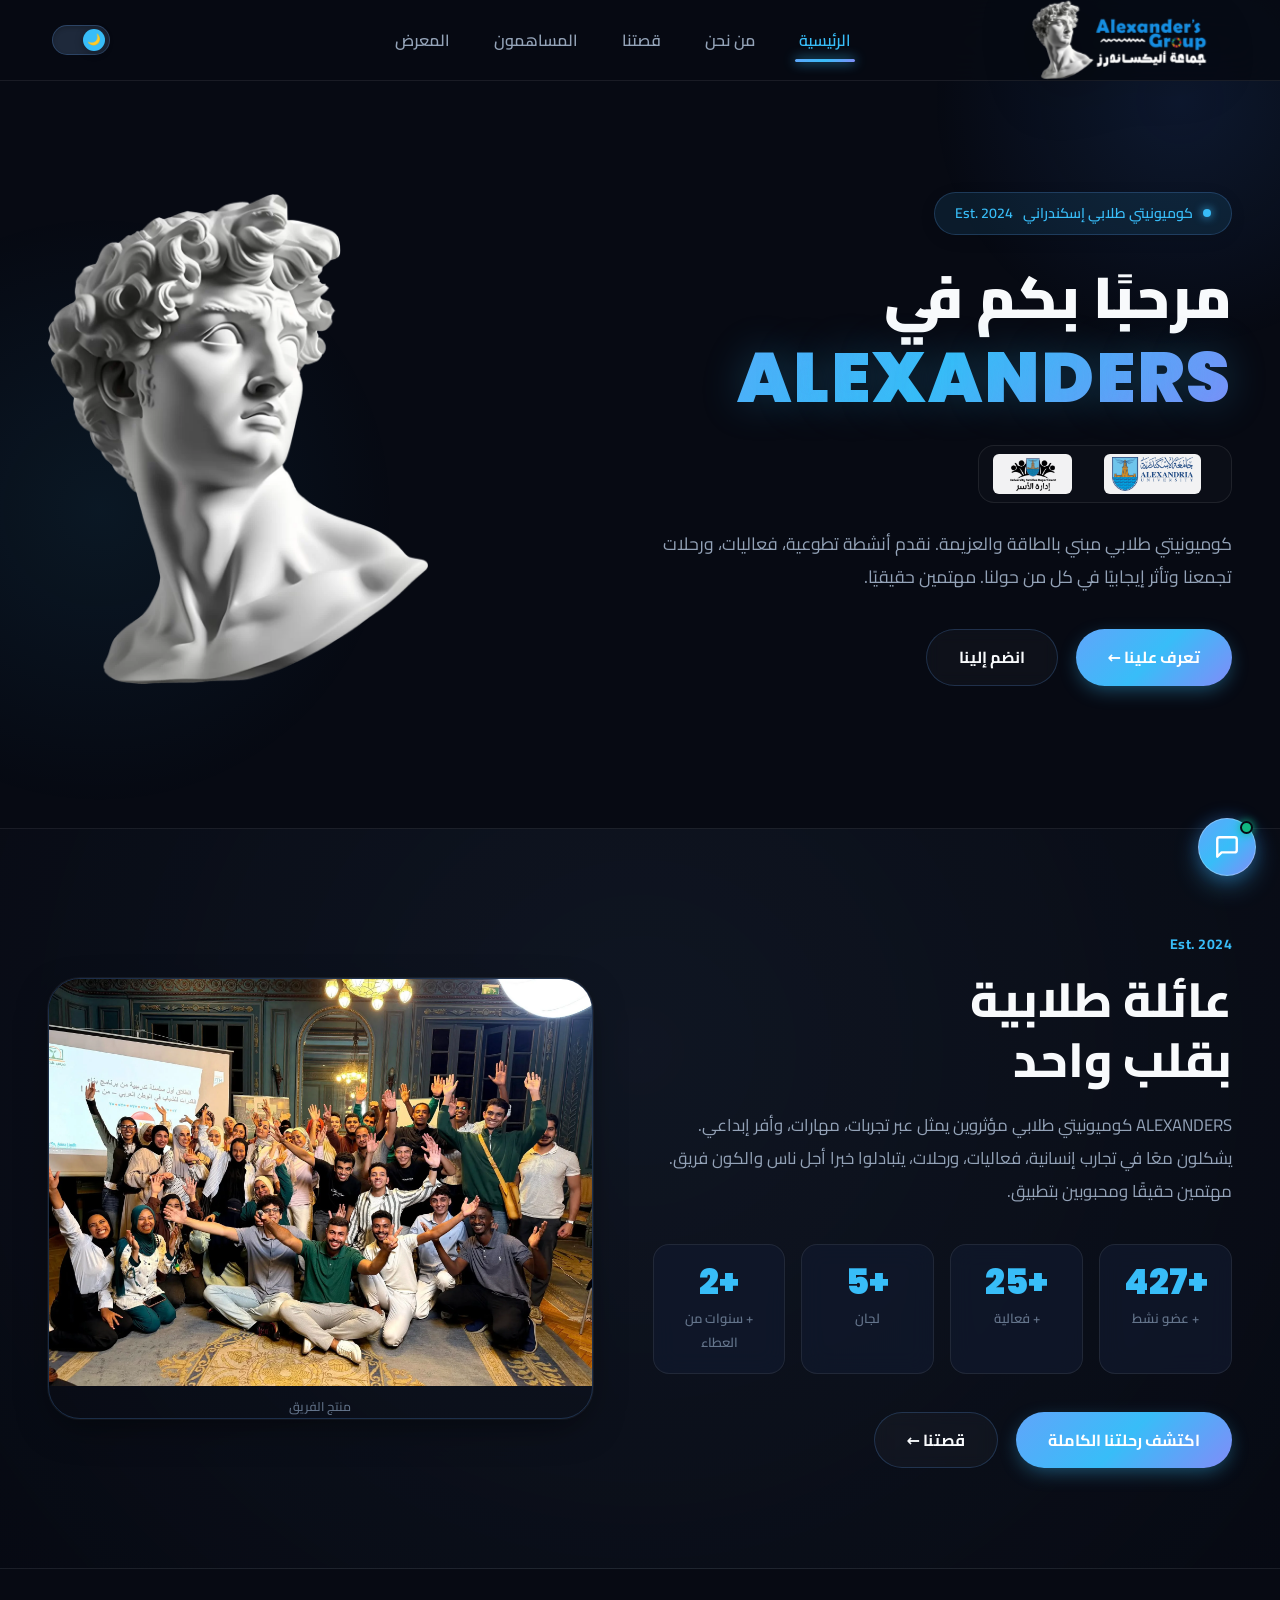
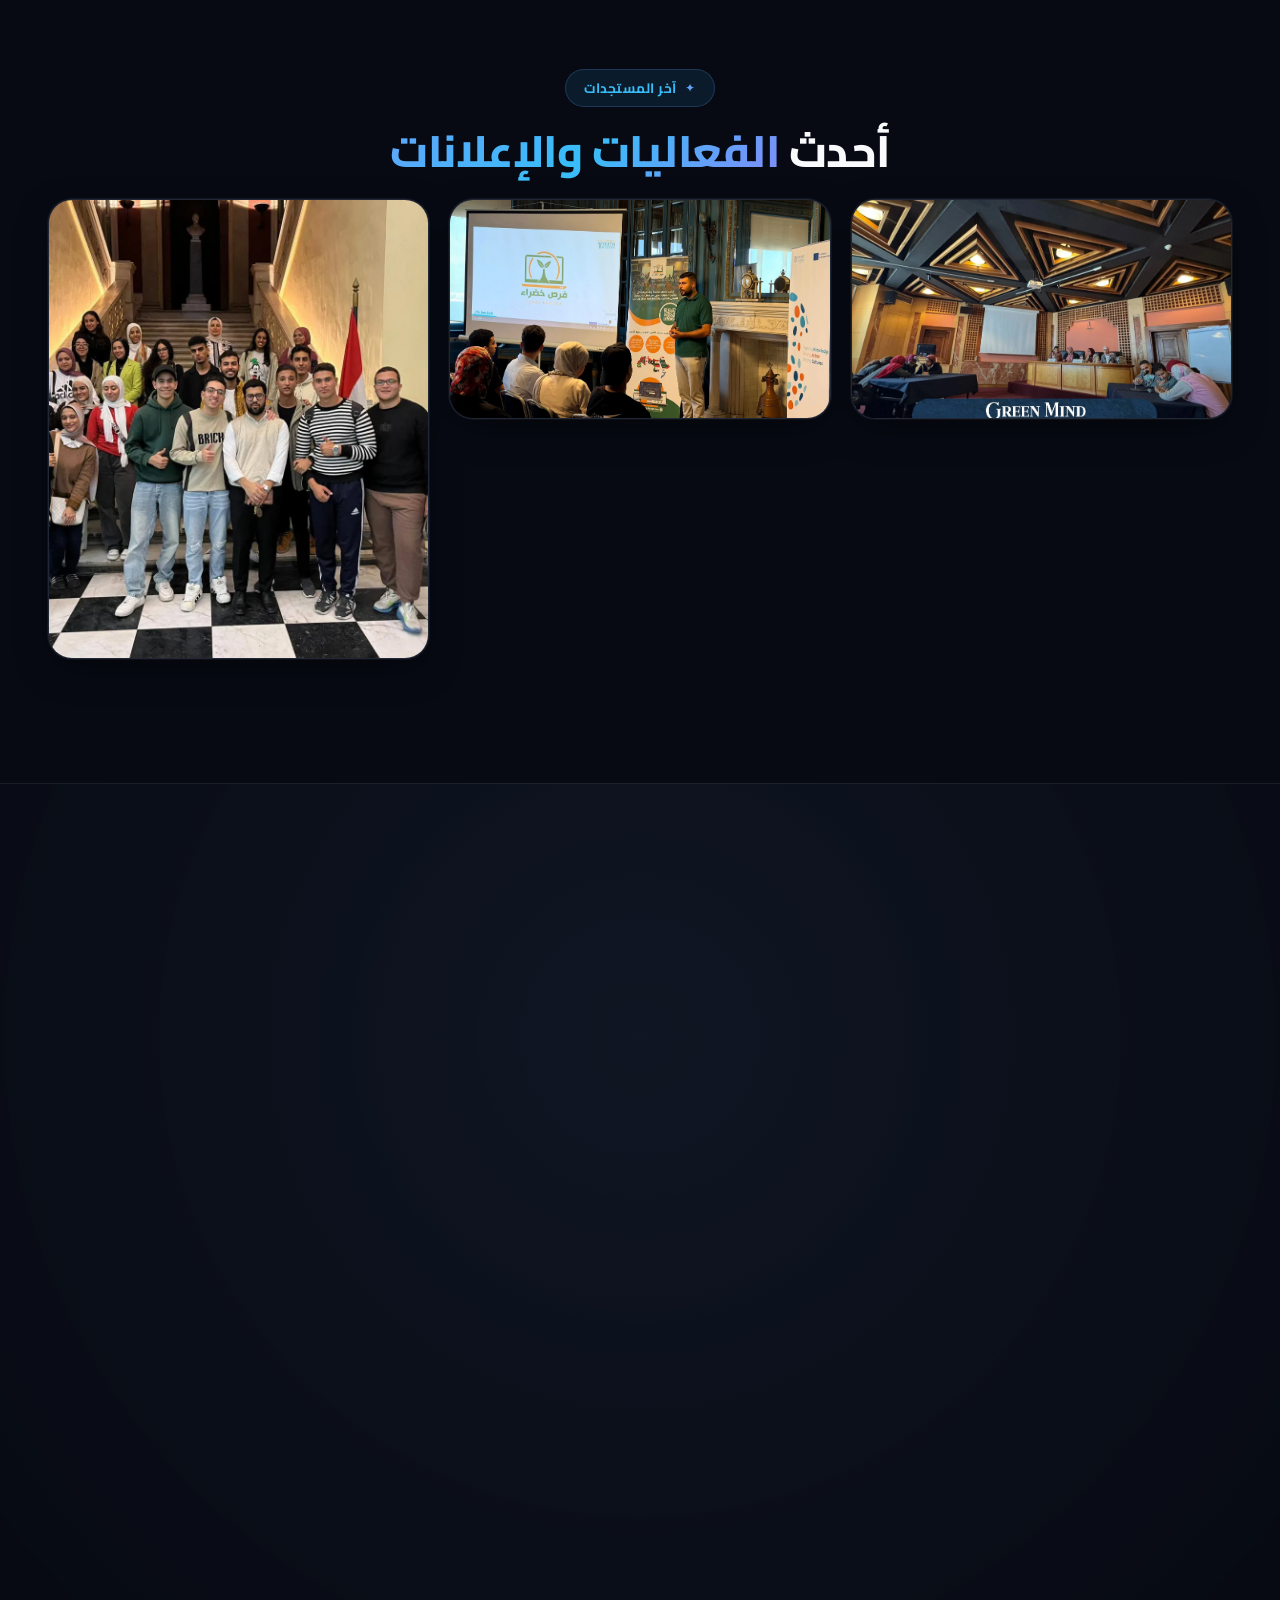
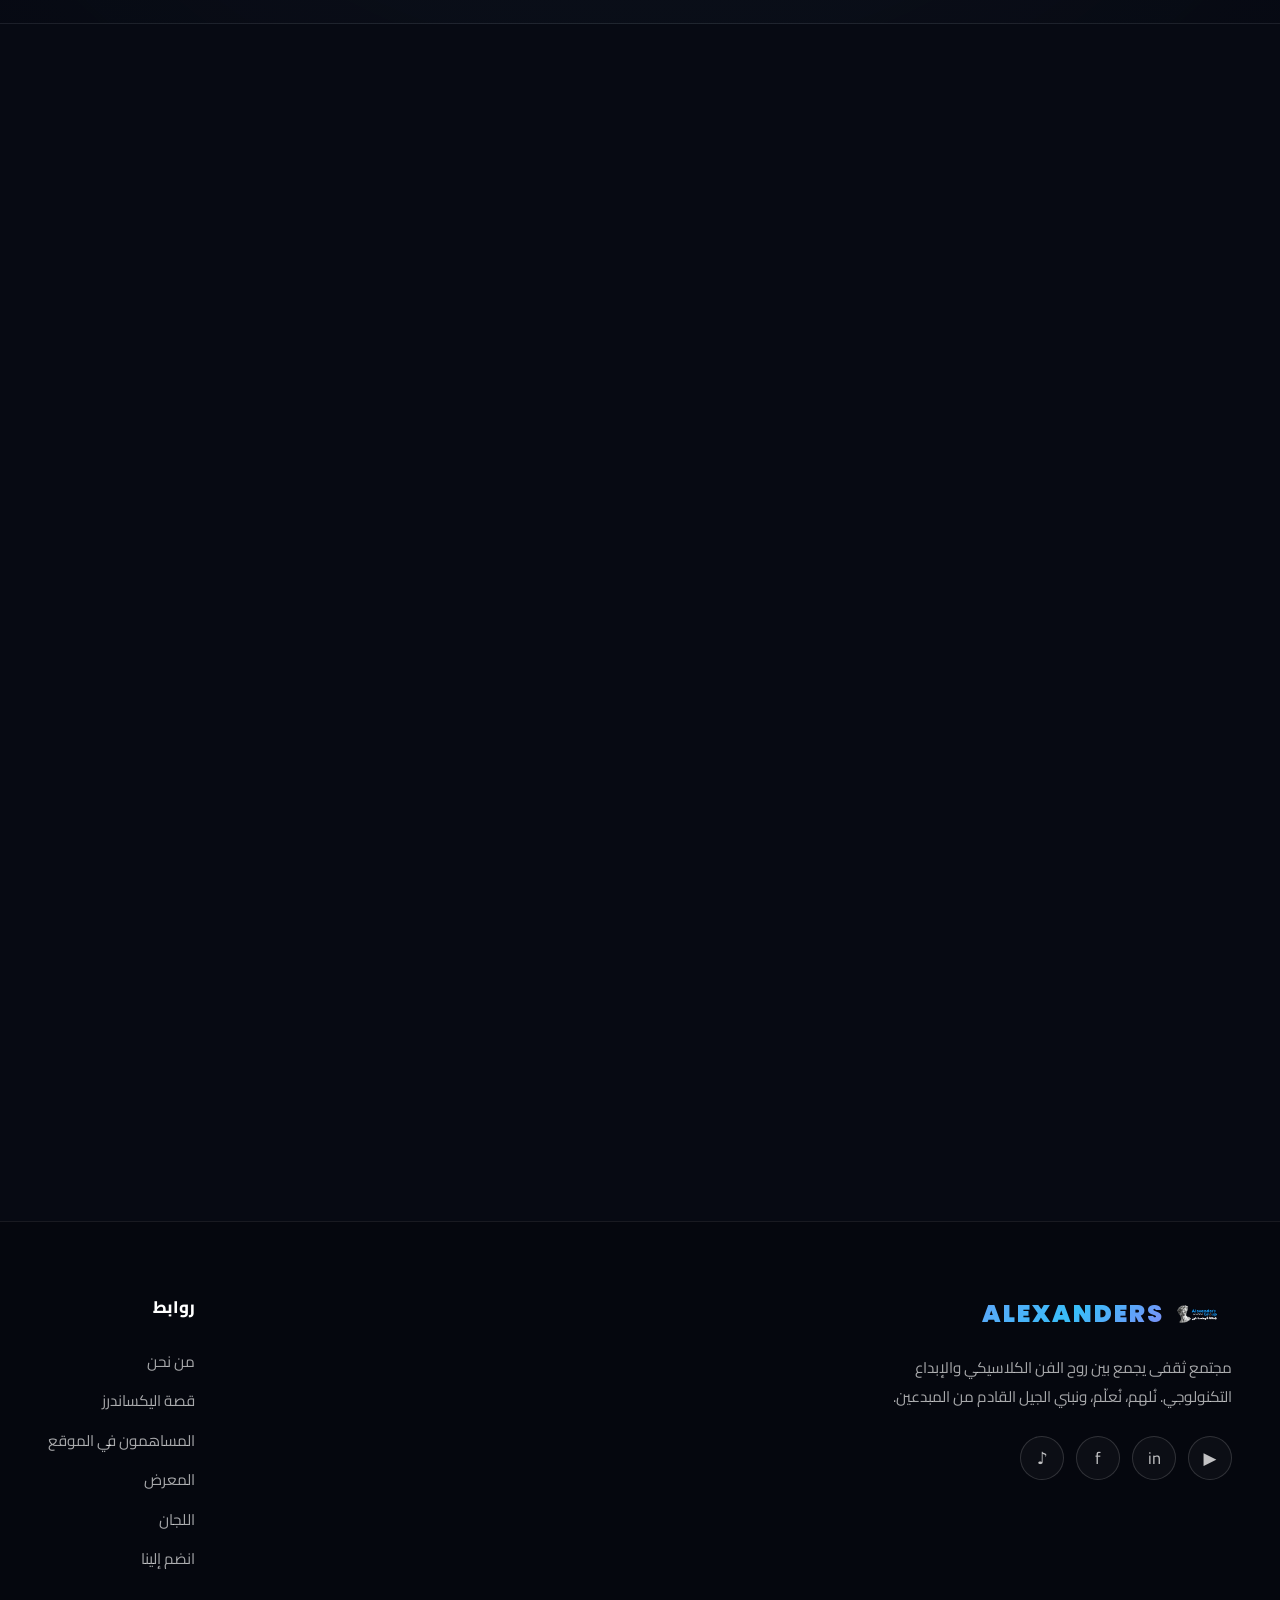
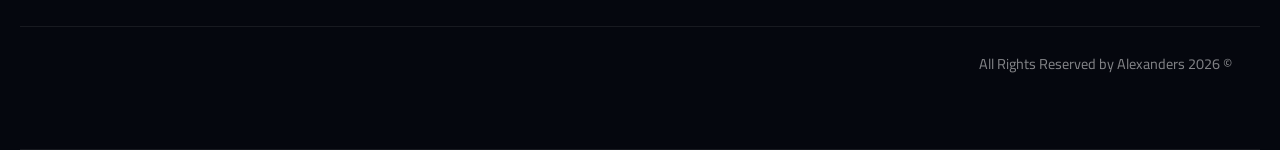
==== index.html @ 52b68302 "modified:   index.html" ====
<!DOCTYPE html>
<html lang="ar" dir="rtl" data-theme="dark">
<head>
  <meta charset="UTF-8">
  <meta name="viewport" content="width=device-width, initial-scale=1.0">
  <title>Alexanders | الرئيسية</title>
  <link rel="icon" href="favicon.webp" type="image/webp">
  <link rel="preconnect" href="https://fonts.googleapis.com">
  <link rel="preconnect" href="https://fonts.gstatic.com" crossorigin>
  <link href="https://fonts.googleapis.com/css2?family=Cairo:wght@400;500;600;700;800&family=Poppins:wght@600;700&display=swap" rel="stylesheet" media="print" onload="this.media='all'">
  <noscript><link href="https://fonts.googleapis.com/css2?family=Cairo:wght@400;500;600;700;800&family=Poppins:wght@600;700&display=swap" rel="stylesheet"></noscript>
  <link rel="stylesheet" href="css/style.css">
  <link rel="stylesheet" href="css/home.css">
</head>
<body>

  <!-- Navbar -->
  <nav class="navbar">
    <div class="container">
      <a href="index.html" class="navbar-logo">
        <picture>
          <source media="(max-width: 768px)" srcset="assets/mobile/logo-DX3b3OH2.webp">
          <img src="assets/pc/logo-DX3b3OH2.webp" alt="Alexanders Logo" width="1080" height="1080">
        </picture>
      </a>
      <div class="navbar-links">
        <a href="index.html" class="active">الرئيسية</a>
        <a href="about.html">من نحن</a>
        <a href="story.html">قصتنا</a>
        <a href="honor.html">المساهمون</a>
        <a href="gallery.html">المعرض</a>
      </div>
      <div class="navbar-actions">
        <button class="theme-toggle" onclick="toggleTheme()" aria-label="Toggle theme">
          <div class="toggle-track">
            <div class="toggle-dot">
              <span class="icon-moon">🌙</span>
              <span class="icon-sun">☀️</span>
            </div>
          </div>
        </button>
        <button class="hamburger" aria-label="Menu">
          <span></span>
          <span></span>
          <span></span>
        </button>
      </div>
    </div>
  </nav>

  <!-- Hero Section -->
  <section class="hero">
    <div class="container">
      <div class="hero-content">
        <div class="hero-badge">
          <span class="dot"></span>
          <span>كوميونيتي طلابي إسكندراني</span>
          <span>Est. 2024</span>
        </div>
        <h1 class="hero-title">
          مرحبًا بكم في
          <span class="brand">ALEXANDERS</span>
        </h1>
        <div class="hero-partners">
          <div class="partner-logos">
            <picture>
              <source media="(max-width: 768px)" srcset="assets/mobile/pop1-DugVZbxT.webp">
              <img src="assets/pc/pop1-DugVZbxT.webp" alt="جامعة الإسكندرية" title="جامعة الإسكندرية" width="8333" height="3496" decoding="async">
            </picture>
            <picture>
              <source media="(max-width: 768px)" srcset="assets/mobile/pop%202-n2Lqw1Sb.webp">
              <img src="assets/pc/pop%202-n2Lqw1Sb.webp" alt="إدارة الأسر والاتحادات الطلابية" title="إدارة الأسر والاتحادات الطلابية" width="856" height="465" decoding="async">
            </picture>
          </div>
        </div>
        <p class="hero-desc">
          كوميونيتي طلابي مبني بالطاقة والعزيمة. نقدم أنشطة تطوعية، فعاليات، ورحلات
          تجمعنا وتأثر إيجابيًا في كل من حولنا. مهتمين حقيقيًا.
        </p>
        <div class="hero-actions">
          <a href="about.html" class="btn btn-primary">تعرف علينا ←</a>
          <a href="#join" class="btn btn-outline">انضم إلينا</a>
        </div>
      </div>
      <div class="hero-image">
        <picture>
          <source media="(max-width: 768px)" srcset="assets/mobile/hero-statue-DgUsH6Rf.webp">
          <img src="assets/pc/hero-statue-DgUsH6Rf.webp" alt="David Statue" width="794" height="1024" fetchpriority="high" decoding="async">
        </picture>

      </div>
    </div>
  </section>

  <!-- About Preview Section -->
  <section class="about-preview">
    <div class="container">
      <div class="about-preview-content fade-in-right">
        <span class="est-badge">Est. 2024</span>
        <h2>عائلة طلابية<br>بقلب واحد</h2>
        <p>
          ALEXANDERS كوميونيتي طلابي مؤثروين يمثل عبر تجربات، مهارات،
          وأفر إبداعي. يشكلون معًا في تجارب إنسانية، فعاليات، ورحلات، يتبادلوا خبرا
          أجل ناس والكون فريق. مهتمين حقيقًا ومحبوبين بتطبيق.
        </p>
        <div class="stats-row stagger-children">
          <div class="stat-item">
            <div class="stat-number" data-target="500">0</div>
            <div class="stat-label">+ عضو نشط</div>
          </div>
          <div class="stat-item">
            <div class="stat-number" data-target="30">0</div>
            <div class="stat-label">+ فعالية</div>
          </div>
          <div class="stat-item">
            <div class="stat-number" data-target="7">0</div>
            <div class="stat-label">لجان</div>
          </div>
          <div class="stat-item">
            <div class="stat-number" data-target="3">0</div>
            <div class="stat-label">+ سنوات من العطاء</div>
          </div>
        </div>
        <div class="about-preview-actions">
          <a href="story.html" class="btn btn-primary">اكتشف رحلتنا الكاملة</a>
          <a href="about.html" class="btn btn-outline">قصتنا ←</a>
        </div>
      </div>
      <div class="about-preview-image fade-in-left">
        <picture>
          <source media="(max-width: 768px)" srcset="assets/mobile/MAIN-BnTpVCgF.webp">
          <img src="assets/pc/MAIN-BnTpVCgF.webp" alt="Alexanders Team" width="2048" height="1536" loading="lazy" decoding="async">
        </picture>
        <span class="credit">منتج الفريق</span>
      </div>
    </div>
  </section>

  <!-- Events Section -->
  <section class="events-section">
    <div class="container">
      <div class="text-center fade-in">
        <span class="section-label">آخر المستجدات</span>
        <h2 class="section-title">أحدث <span class="highlight">الفعاليات والإعلانات</span></h2>
      </div>
      <div class="events-grid stagger-children">
        <div class="event-card">
          <picture>
            <source media="(max-width: 768px)" srcset="assets/mobile/post-1-CZpH6_hv.webp">
            <img src="assets/pc/post-1-CZpH6_hv.webp" alt="Event 1" width="1890" height="1417" loading="lazy" decoding="async">
          </picture>
        </div>
        <div class="event-card">
          <picture>
            <source media="(max-width: 768px)" srcset="assets/mobile/post-2-D8a0PcyW.webp">
            <img src="assets/pc/post-2-D8a0PcyW.webp" alt="Event 2" width="2048" height="1152" loading="lazy" decoding="async">
          </picture>
        </div>
        <div class="event-card large">
          <picture>
            <source media="(max-width: 768px)" srcset="assets/mobile/post-3-DqthT74v.webp">
            <img src="assets/pc/post-3-DqthT74v.webp" alt="Event 3" width="1280" height="960" loading="lazy" decoding="async">
          </picture>
        </div>
      </div>
    </div>
  </section>

  <!-- Committees Section -->
  <section class="committees-section" id="committees">
    <div class="container">
      <div class="text-center fade-in">
        <span class="section-label">الفريق</span>
        <h2 class="section-title">سبع لجان، عائلة واحدة</h2>
        <p class="section-subtitle">كل لجنة فيها ناس فاهم إللي بيعملة — اختار اللجنة اللي تناسب شغفك وانضم للفريق بإمكانك.</p>
      </div>
      <div class="committees-slider">
        <div class="committee-card">
          <div class="card-header">
            <span class="card-number">01</span>
            <div class="card-icon">📰</div>
          </div>
          <h3>لجنة الإعلام</h3>
          <p>نوصل صوت المجتمع للعالم — تغطية إعلامية، كتابة محتوى، وصناعة قصص تلهم.</p>
        </div>
        <div class="committee-card">
          <div class="card-header">
            <span class="card-number">02</span>
            <div class="card-icon">🤝</div>
          </div>
          <h3>العلاقات العامة</h3>
          <p>بناء جسور التعاون مع الكليات والجهات الطلابية وتعزيز صورة المجتمع.</p>
        </div>
        <div class="committee-card">
          <div class="card-header">
            <span class="card-number">03</span>
            <div class="card-icon">💻</div>
          </div>
          <h3>لجنة البرمجة</h3>
          <p>قلب الحلول الرقمية وبناء المنصات — تصميم، تطوير، وإبتكار مواقع وتطبيقات احترافية.</p>
        </div>
        <div class="committee-card">
          <div class="card-header">
            <span class="card-number">04</span>
            <div class="card-icon">🎥</div>
          </div>
          <h3>لجنة الميديا</h3>
          <p>إنتاج فيديوهات، تصاميم، وموشن جرافيك بجودة احترافية تعكس هويتنا.</p>
        </div>
        <div class="committee-card">
          <div class="card-header">
            <span class="card-number">05</span>
            <div class="card-icon">🎤</div>
          </div>
          <h3>لجنة التنظيم</h3>
          <p>تنظيم وإدارة الأحداث والفعاليات — من التخطيط للتنفيذ لخلق تجارب مميزة.</p>
        </div>
        <div class="committee-card">
          <div class="card-header">
            <span class="card-number">06</span>
            <div class="card-icon">📢</div>
          </div>
          <h3>الموارد البشرية</h3>
          <p>بناء فريق متكامل ورعاية روح العائلة بين الأعضاء وتطوير مهاراتهم.</p>
        </div>
        <div class="committee-card">
          <div class="card-header">
            <span class="card-number">07</span>
            <div class="card-icon">🎨</div>
          </div>
          <h3>لجنة الفن</h3>
          <p>الإبداع والتعبير الفني — رسم، تصوير، وتنفيذ أعمال فنية تعبّر عن هوية الفريق.</p>
        </div>
      </div>
      <div class="committees-nav">
        <button class="committees-prev" aria-label="Previous">‹</button>
        <button class="committees-next" aria-label="Next">›</button>
      </div>
    </div>
  </section>

  <!-- What We Offer Section -->
  <section class="offer-section">
    <div class="container">
      <div class="text-center fade-in">
        <span class="section-label">خدماتنا</span>
        <h2 class="section-title"><span class="highlight">Offer</span> What We </h2>
      </div>
      <div class="offer-grid stagger-children">
        <div class="offer-card">
          <div class="offer-icon">🤝</div>
          <h3>أنشطة تطوعية</h3>
          <p>مبادرات إنسانية وأعمال مجتمعية اللجنة للمجتمع وتعود الي تكوين شخصية.</p>
        </div>
        <div class="offer-card">
          <div class="offer-icon">🎉</div>
          <h3>فعاليات وحفلات</h3>
          <p>حفلات تخرج ومناسبات للتعارف في أجواء مفعمة بالحيوية والمرح.</p>
        </div>
        <div class="offer-card">
          <div class="offer-icon">📚</div>
          <h3>ورش ودورات</h3>
          <p>ورش تدريب مهارات — تنمية بشرية واجتماعية هادفة في مختلف المجالات والتقنية.</p>
        </div>
      </div>
    </div>
  </section>

  <!-- CTA Section -->
  <section class="cta-section" id="join">
    <div class="container">
      <div class="cta-box fade-in">
        <h2>يلا انضم لـ العيلة</h2>
        <p>لو بتحب التطوع، الفعاليات والتجارب الجامدة — مكانك هنا! ستكون جزءًا من كيان وإيد واحدة.</p>
        <a href="join.html" class="btn btn-cta">انضم إلينا الآن ←</a>
      </div>
    </div>
  </section>

    <!-- Footer -->
  <footer class="footer">
    <div class="container">
      <div class="footer-brand">
        <div class="brand-header">
          <picture>
            <source media="(max-width: 768px)" srcset="assets/mobile/logo-DX3b3OH2.webp">
            <img src="assets/pc/logo-DX3b3OH2.webp" alt="Alexanders" loading="lazy" decoding="async">
          </picture>
          <span>ALEXANDERS</span>
        </div>
        <p>مجتمع ثقفى يجمع بين روح الفن الكلاسيكي والإبداع التكنولوجي. نُلهم، نُعلّم، ونبني الجيل القادم من المبدعين.</p>
        <div class="footer-socials">
          <a href="https://www.youtube.com/@alexandersgroup" aria-label="YouTube">▶</a>
          <a href="https://www.linkedin.com/company/alexanders-group/posts/" aria-label="LinkedIn">in</a>
          <a href="https://www.facebook.com/profile.php?id=61573564592001" aria-label="Facebook">f</a>
          <a href="https://www.tiktok.com/@alexanders.groupp" aria-label="TikTok">♪</a>
        </div>
      </div>
      <div class="footer-links-group">
        <h4>روابط</h4>
        <a href="about.html">من نحن</a>
        <a href="story.html">قصة اليكساندرز</a>
        <a href="honor.html">المساهمون في الموقع</a>
        <a href="gallery.html">المعرض</a>
        <a href="#committees">اللجان</a>
        <a href="join.html">انضم إلينا</a>
      </div>
      <!--<div class="footer-links-group">
        <h4>قانوني</h4>
        <a href="privacy.html">سياسة الخصوصية</a>
        <a href="terms.html">الشروط والأحكام</a>
      </div>-->
    </div>
    <div class="container">
      <div class="footer-bottom">
        <span class="copyright">© All Rights Reserved by Alexanders 2026</span>
      </div>
    </div>
  </footer>


  <script src="js/main.js"></script>
  <script>
    (() => {
      let loaded = false;
      const loadChat = () => {
        if (loaded) return;
        loaded = true;

        const css = document.createElement('link');
        css.rel = 'stylesheet';
        css.href = 'chat-widget.css';
        document.head.appendChild(css);

        const puter = document.createElement('script');
        puter.src = 'https://js.puter.com/v2/';
        puter.onload = () => {
          const widget = document.createElement('script');
          widget.type = 'module';
          widget.src = 'chat-widget.js';
          document.body.appendChild(widget);
        };
        puter.onerror = () => {
          const widget = document.createElement('script');
          widget.type = 'module';
          widget.src = 'chat-widget.js';
          document.body.appendChild(widget);
        };
        document.body.appendChild(puter);
      };

      ['pointerdown', 'keydown'].forEach(type => {
        window.addEventListener(type, loadChat, { once: true, passive: true });
      });

      const schedule = window.requestIdleCallback || (callback => setTimeout(callback, 1800));
      schedule(loadChat, { timeout: 4000 });
    })();
  </script>
</body>
</html>
---- css/style.css ----
/* ==========================================================================
   ALEXANDERS COMMUNITY - DESIGN SYSTEM (V2 MODERN REFRESH)
   ========================================================================== */

/* ===== CSS Variables & Theming ===== */
:root {
  /* Dark Theme (Default) - Deep Cyber Midnight */
  --bg-primary: #070a13;
  --bg-secondary: #0c1222;
  --bg-card: rgba(16, 24, 44, 0.75);
  --bg-card-hover: rgba(24, 35, 64, 0.85);
  --bg-glass: rgba(15, 23, 42, 0.65);
  --bg-glass-border: rgba(96, 165, 250, 0.18);

  --text-primary: #f8fafc;
  --text-secondary: #94a3b8;
  --text-muted: #64748b;

  --accent-blue: #3b82f6;
  --accent-blue-light: #60a5fa;
  --accent-cyan: #38bdf8;
  --accent-indigo: #818cf8;
  --accent-gradient: linear-gradient(135deg, #60a5fa 0%, #38bdf8 50%, #818cf8 100%);
  --accent-gradient-subtle: linear-gradient(135deg, rgba(59, 130, 246, 0.15), rgba(56, 189, 248, 0.15));

  --border-color: rgba(255, 255, 255, 0.08);
  --border-color-light: rgba(96, 165, 250, 0.22);
  --border-glow: rgba(56, 189, 248, 0.4);

  --shadow-sm: 0 2px 8px rgba(0, 0, 0, 0.25);
  --shadow-card: 0 12px 36px -8px rgba(0, 0, 0, 0.5), 0 0 0 1px rgba(255, 255, 255, 0.06);
  --shadow-card-hover: 0 20px 48px -10px rgba(56, 189, 248, 0.2), 0 0 0 1px rgba(96, 165, 250, 0.35);
  --shadow-glow: 0 0 40px rgba(56, 189, 248, 0.25);

  --nav-bg: rgba(7, 10, 19, 0.82);
  --cta-bg: linear-gradient(135deg, #1d4ed8 0%, #0284c7 50%, #0d9488 100%);
  --cta-text: #ffffff;
  --footer-bg: #05070e;
  --toggle-bg: #1e293b;
  --toggle-dot: #38bdf8;
  --section-alt-bg: radial-gradient(circle at 50% 30%, rgba(30, 41, 59, 0.4) 0%, rgba(7, 10, 19, 0.95) 100%);

  --committee-card-bg: rgba(15, 23, 42, 0.7);
  --committee-card-border: rgba(96, 165, 250, 0.18);
  --offer-card-bg: rgba(16, 24, 44, 0.65);
  --offer-icon-bg: linear-gradient(135deg, rgba(59, 130, 246, 0.2), rgba(56, 189, 248, 0.25));
  --timeline-line: linear-gradient(180deg, #3b82f6 0%, #38bdf8 50%, #818cf8 100%);
  --timeline-dot: #38bdf8;
  --gallery-placeholder-bg: rgba(16, 24, 44, 0.6);

  --radius-sm: 10px;
  --radius-md: 16px;
  --radius-lg: 24px;
  --radius-xl: 32px;
  --radius-pill: 9999px;
}

/* Light Theme - Clean Modern Ceramic */
[data-theme="light"] {
  --bg-primary: #f8fafc;
  --bg-secondary: #f1f5f9;
  --bg-card: rgba(255, 255, 255, 0.95);
  --bg-card-hover: #ffffff;
  --bg-glass: rgba(255, 255, 255, 0.85);
  --bg-glass-border: rgba(37, 99, 235, 0.15);

  --text-primary: #0f172a;
  --text-secondary: #475569;
  --text-muted: #94a3b8;

  --accent-blue: #2563eb;
  --accent-blue-light: #1d4ed8;
  --accent-cyan: #0284c7;
  --accent-indigo: #4f46e5;
  --accent-gradient: linear-gradient(135deg, #1d4ed8 0%, #0284c7 60%, #0f766e 100%);
  --accent-gradient-subtle: linear-gradient(135deg, rgba(37, 99, 235, 0.08), rgba(2, 132, 199, 0.08));

  --border-color: rgba(15, 23, 42, 0.08);
  --border-color-light: rgba(37, 99, 235, 0.18);
  --border-glow: rgba(37, 99, 235, 0.25);

  --shadow-sm: 0 2px 6px rgba(15, 23, 42, 0.04);
  --shadow-card: 0 10px 30px -6px rgba(15, 23, 42, 0.07), 0 0 0 1px rgba(15, 23, 42, 0.04);
  --shadow-card-hover: 0 20px 40px -8px rgba(37, 99, 235, 0.15), 0 0 0 1px rgba(37, 99, 235, 0.25);
  --shadow-glow: 0 0 35px rgba(37, 99, 235, 0.12);

  --nav-bg: rgba(248, 250, 252, 0.88);
  --cta-bg: linear-gradient(135deg, #2563eb 0%, #0284c7 60%, #0d9488 100%);
  --cta-text: #ffffff;
  --footer-bg: #0f172a;
  --toggle-bg: #e2e8f0;
  --toggle-dot: #f59e0b;
  --section-alt-bg: #f1f5f9;

  --committee-card-bg: #ffffff;
  --committee-card-border: rgba(37, 99, 235, 0.12);
  --offer-card-bg: #ffffff;
  --offer-icon-bg: linear-gradient(135deg, rgba(37, 99, 235, 0.12), rgba(2, 132, 199, 0.15));
  --timeline-line: linear-gradient(180deg, #2563eb 0%, #0284c7 50%, #4f46e5 100%);
  --timeline-dot: #2563eb;
  --gallery-placeholder-bg: #ffffff;
}

/* ===== Global Reset & Standards ===== */
*,
*::before,
*::after {
  margin: 0;
  padding: 0;
  box-sizing: border-box;
}

html {
  scroll-behavior: smooth;
  font-size: 16px;
  -webkit-text-size-adjust: 100%;
  overflow-x: clip;
}

body {
  font-family: 'Cairo', system-ui, -apple-system, BlinkMacSystemFont, 'Segoe UI', Roboto, sans-serif;
  background-color: var(--bg-primary);
  color: var(--text-primary);
  direction: rtl;
  line-height: 1.8;
  transition: background-color 0.4s cubic-bezier(0.4, 0, 0.2, 1), color 0.4s ease;
  position: relative;
}

/* Ambient Background Light Blobs */
body::before {
  content: '';
  position: fixed;
  top: -150px;
  right: -150px;
  width: 500px;
  height: 500px;
  border-radius: 50%;
  background: radial-gradient(circle, rgba(59, 130, 246, 0.12) 0%, transparent 70%);
  pointer-events: none;
  z-index: 0;
}

body::after {
  content: '';
  position: fixed;
  bottom: 10%;
  left: -200px;
  width: 600px;
  height: 600px;
  border-radius: 50%;
  background: radial-gradient(circle, rgba(56, 189, 248, 0.08) 0%, transparent 70%);
  pointer-events: none;
  z-index: 0;
}

a {
  text-decoration: none;
  color: inherit;
  transition: all 0.25s ease;
}

ul {
  list-style: none;
}

img {
  max-width: 100%;
  height: auto;
  display: block;
}

.container {
  width: 100%;
  max-width: 1240px;
  margin: 0 auto;
  padding: 0 28px;
  position: relative;
  z-index: 1;
}

/* ===== Section Framework ===== */
section {
  padding: 100px 0;
  position: relative;
}

.section-label {
  display: inline-flex;
  align-items: center;
  gap: 8px;
  padding: 6px 18px;
  border-radius: var(--radius-pill);
  background: rgba(56, 189, 248, 0.1);
  border: 1px solid var(--border-color-light);
  color: var(--accent-cyan);
  font-size: 0.85rem;
  font-weight: 700;
  letter-spacing: 0.5px;
  margin-bottom: 16px;
  backdrop-filter: blur(8px);
}

.section-label::before {
  content: '✦';
  font-size: 0.75rem;
  color: var(--accent-blue-light);
}

.section-title {
  font-size: clamp(2rem, 3.5vw, 2.75rem);
  font-weight: 800;
  letter-spacing: -0.5px;
  margin-bottom: 18px;
  line-height: 1.3;
}

.section-title .highlight {
  background: var(--accent-gradient);
  -webkit-background-clip: text;
  -webkit-text-fill-color: transparent;
  background-clip: text;
  display: inline-block;
}

.section-subtitle {
  color: var(--text-secondary);
  font-size: 1.05rem;
  max-width: 620px;
  margin: 0 auto 52px;
  line-height: 1.9;
}

.text-center {
  text-align: center;
}

/* ===== Navbar (Elevated Floating Glass) ===== */
.navbar {
  position: fixed;
  top: 0;
  left: 0;
  right: 0;
  z-index: 1000;
  background: var(--nav-bg);
  backdrop-filter: blur(20px);
  -webkit-backdrop-filter: blur(20px);
  border-bottom: 1px solid var(--border-color);
  transition: all 0.3s cubic-bezier(0.4, 0, 0.2, 1);
}

.navbar .container {
  display: flex;
  align-items: center;
  justify-content: space-between;
  height: 80px;
}

.navbar-logo {
  display: flex;
  align-items: center;
  gap: 12px;
  transition: transform 0.25s ease;
}

.navbar-logo:hover {
  transform: translateY(-2px);
}

.navbar-logo img {
  height: 88px;
  width: auto;
  transform: scale(2.2);
  transform-origin: center right;
  filter: drop-shadow(0 4px 12px rgba(0, 0, 0, 0.35));
}

.navbar-links {
  display: flex;
  align-items: center;
  gap: 36px;
}

.navbar-links a {
  font-size: 1rem;
  font-weight: 600;
  color: var(--text-secondary);
  position: relative;
  padding: 8px 4px;
  transition: color 0.25s ease;
}

.navbar-links a:hover {
  color: var(--text-primary);
}

.navbar-links a.active {
  color: var(--accent-cyan);
}

.navbar-links a.active::after {
  content: '';
  position: absolute;
  bottom: 0;
  right: 0;
  left: 0;
  height: 3px;
  background: var(--accent-gradient);
  border-radius: var(--radius-pill);
  box-shadow: 0 0 12px var(--accent-cyan);
}

/* Theme Toggle Button */
.theme-toggle {
  display: flex;
  align-items: center;
  cursor: pointer;
  background: none;
  border: none;
  padding: 4px;
}

.theme-toggle .toggle-track {
  width: 58px;
  height: 30px;
  background: var(--toggle-bg);
  border-radius: var(--radius-pill);
  position: relative;
  transition: all 0.3s cubic-bezier(0.4, 0, 0.2, 1);
  border: 1.5px solid var(--border-color-light);
  box-shadow: inset 0 2px 4px rgba(0, 0, 0, 0.2);
}

.theme-toggle .toggle-dot {
  width: 22px;
  height: 22px;
  border-radius: 50%;
  background: var(--toggle-dot);
  position: absolute;
  top: 2.5px;
  right: 4px;
  transition: transform 0.35s cubic-bezier(0.4, 0, 0.2, 1), background 0.3s ease;
  display: flex;
  align-items: center;
  justify-content: center;
  font-size: 11px;
  box-shadow: 0 2px 8px rgba(0, 0, 0, 0.3);
}

[data-theme="light"] .theme-toggle .toggle-dot {
  transform: translateX(-28px);
}

.theme-toggle .icon-moon,
.theme-toggle .icon-sun {
  font-size: 11px;
  line-height: 1;
}

.theme-toggle .icon-sun {
  display: none;
}

[data-theme="light"] .theme-toggle .icon-moon {
  display: none;
}

[data-theme="light"] .theme-toggle .icon-sun {
  display: block;
}

/* Mobile Hamburger Menu */
.hamburger {
  display: none;
  flex-direction: column;
  justify-content: center;
  gap: 6px;
  background: none;
  border: none;
  cursor: pointer;
  padding: 8px;
  border-radius: 8px;
}

.hamburger span {
  display: block;
  width: 26px;
  height: 2.5px;
  background: var(--text-primary);
  border-radius: 3px;
  transition: all 0.3s ease;
}

.hamburger.active span:nth-child(1) {
  transform: rotate(45deg) translate(6px, 6px);
}

.hamburger.active span:nth-child(2) {
  opacity: 0;
  transform: translateX(-8px);
}

.hamburger.active span:nth-child(3) {
  transform: rotate(-45deg) translate(6px, -6px);
}

/* ===== Buttons & Interactions ===== */
.btn {
  display: inline-flex;
  align-items: center;
  justify-content: center;
  gap: 10px;
  padding: 13px 32px;
  border-radius: var(--radius-pill);
  font-size: 1rem;
  font-weight: 700;
  cursor: pointer;
  border: none;
  transition: all 0.3s cubic-bezier(0.4, 0, 0.2, 1);
  font-family: inherit;
  position: relative;
  overflow: hidden;
}

.btn-primary {
  background: var(--accent-gradient);
  color: #ffffff;
  box-shadow: 0 6px 20px -4px rgba(56, 189, 248, 0.45);
}

.btn-primary:hover {
  transform: translateY(-3px);
  box-shadow: 0 12px 28px -4px rgba(56, 189, 248, 0.6);
  filter: brightness(1.08);
}

.btn-outline {
  background: rgba(255, 255, 255, 0.03);
  color: var(--text-primary);
  border: 1.5px solid var(--border-color-light);
  backdrop-filter: blur(8px);
}

.btn-outline:hover {
  background: rgba(56, 189, 248, 0.1);
  border-color: var(--accent-cyan);
  color: var(--accent-cyan);
  transform: translateY(-3px);
  box-shadow: 0 6px 20px -4px rgba(56, 189, 248, 0.2);
}

.btn-cta {
  background: #ffffff;
  color: #0f172a;
  padding: 16px 42px;
  border-radius: var(--radius-pill);
  font-size: 1.05rem;
  box-shadow: 0 8px 24px rgba(0, 0, 0, 0.2);
}

.btn-cta:hover {
  transform: translateY(-3px) scale(1.02);
  box-shadow: 0 14px 32px rgba(0, 0, 0, 0.3);
  background: #f8fafc;
}

/* ===== Hero Section ===== */
.hero {
  padding-top: 150px;
  padding-bottom: 100px;
  min-height: 92vh;
  display: flex;
  align-items: center;
  position: relative;
}

.hero .container {
  display: flex;
  align-items: center;
  justify-content: space-between;
  gap: 60px;
}

.hero-content {
  flex: 1.2;
  max-width: 600px;
}

.hero-badge {
  display: inline-flex;
  align-items: center;
  gap: 10px;
  background: rgba(56, 189, 248, 0.1);
  border: 1px solid var(--border-color-light);
  padding: 8px 20px;
  border-radius: var(--radius-pill);
  font-size: 0.88rem;
  font-weight: 600;
  color: var(--accent-cyan);
  margin-bottom: 28px;
  box-shadow: 0 4px 16px rgba(0, 0, 0, 0.1);
}

.hero-badge .dot {
  width: 8px;
  height: 8px;
  border-radius: 50%;
  background: var(--accent-cyan);
  box-shadow: 0 0 10px var(--accent-cyan);
  animation: pulse-dot 2s infinite ease-in-out;
}

@keyframes pulse-dot {
  0%, 100% { opacity: 1; transform: scale(1); }
  50% { opacity: 0.4; transform: scale(0.8); }
}

.hero-title {
  font-size: clamp(2.5rem, 4.5vw, 3.6rem);
  font-weight: 900;
  line-height: 1.2;
  margin-bottom: 12px;
}

.hero-title .brand {
  display: block;
  font-size: clamp(3rem, 5.5vw, 4.4rem);
  font-weight: 900;
  letter-spacing: 2px;
  background: var(--accent-gradient);
  -webkit-background-clip: text;
  -webkit-text-fill-color: transparent;
  background-clip: text;
  font-family: 'Poppins', 'Cairo', sans-serif;
  margin-top: 4px;
  text-shadow: 0 0 40px rgba(56, 189, 248, 0.25);
}

.hero-partners {
  display: flex;
  align-items: center;
  gap: 16px;
  margin: 24px 0;
  padding: 8px 14px;
  background: rgba(255, 255, 255, 0.02);
  border-radius: var(--radius-md);
  border: 1px solid var(--border-color);
  width: fit-content;
}

.hero-partners .partner-logos {
  display: flex;
  align-items: center;
  gap: 16px;
}

.hero-partners .partner-logos img {
  height: 40px;
  width: auto;
  object-fit: contain;
  background: #ffffff;
  border-radius: 6px;
  padding: 3px 8px;
  opacity: 0.95;
  transition: opacity 0.3s ease;
}

.hero-partners .partner-logos img:hover {
  opacity: 1;
  transform: none;
}

.hero-desc {
  color: var(--text-secondary);
  font-size: 1.1rem;
  line-height: 1.9;
  margin-bottom: 36px;
}

.hero-actions {
  display: flex;
  gap: 18px;
  flex-wrap: wrap;
}

.hero-image {
  flex: 0 0 auto;
  position: relative;
  display: flex;
  justify-content: center;
  align-items: center;
}

/* Floating animation for statue */
@keyframes float {
  0%, 100% { transform: translateY(0px) rotate(0deg); }
  50% { transform: translateY(-12px) rotate(0.8deg); }
}

.hero-image img {
  width: 380px;
  max-width: 100%;
  height: auto;
  transition: transform 0.4s ease;
}

.hero-founder-badge {
  position: absolute;
  bottom: 24px;
  right: -10px;
  background: var(--bg-card);
  backdrop-filter: blur(16px);
  border: 1px solid var(--border-color-light);
  border-radius: var(--radius-pill);
  padding: 10px 22px;
  display: flex;
  align-items: center;
  gap: 10px;
  box-shadow: var(--shadow-card);
  transition: all 0.3s ease;
}

.hero-founder-badge:hover {
  transform: translateY(-3px);
  box-shadow: var(--shadow-card-hover);
  border-color: var(--accent-cyan);
}

.hero-founder-badge .status-dot {
  width: 10px;
  height: 10px;
  border-radius: 50%;
  background: #10b981;
  box-shadow: 0 0 10px #10b981;
}

.hero-founder-badge span {
  font-size: 0.88rem;
  font-weight: 700;
  color: var(--text-primary);
}

/* ===== About Preview Section (Homepage) ===== */
.about-preview {
  background: var(--section-alt-bg);
  border-top: 1px solid var(--border-color);
  border-bottom: 1px solid var(--border-color);
}

.about-preview .container {
  display: flex;
  align-items: center;
  gap: 60px;
}

.about-preview-content {
  flex: 1.1;
}

.about-preview-content .est-badge {
  display: inline-block;
  color: var(--accent-cyan);
  font-size: 0.88rem;
  font-weight: 700;
  margin-bottom: 12px;
  letter-spacing: 0.5px;
}

.about-preview-content h2 {
  font-size: clamp(2.2rem, 3.8vw, 3rem);
  font-weight: 800;
  line-height: 1.25;
  margin-bottom: 20px;
}

.about-preview-content p {
  color: var(--text-secondary);
  font-size: 1.05rem;
  line-height: 1.95;
  margin-bottom: 36px;
}

/* Elevated Modern Stats Grid */
.stats-row {
  display: grid;
  grid-template-columns: repeat(4, 1fr);
  gap: 16px;
  margin-bottom: 38px;
}

.stat-item {
  background: var(--bg-card);
  border: 1px solid var(--border-color);
  border-radius: var(--radius-md);
  padding: 18px 14px;
  text-align: center;
  backdrop-filter: blur(12px);
  transition: all 0.3s cubic-bezier(0.4, 0, 0.2, 1);
}

.stat-item:hover {
  transform: translateY(-4px);
  border-color: var(--border-color-light);
  box-shadow: var(--shadow-card-hover);
}

.stat-item .stat-number {
  font-size: 2.2rem;
  font-weight: 900;
  color: var(--accent-cyan);
  line-height: 1.1;
  font-family: 'Poppins', 'Cairo', sans-serif;
}

.stat-item .stat-label {
  font-size: 0.82rem;
  font-weight: 600;
  color: var(--text-muted);
  margin-top: 6px;
}

.about-preview-actions {
  display: flex;
  gap: 18px;
  flex-wrap: wrap;
}

.about-preview-image {
  flex: 0 0 46%;
  border-radius: var(--radius-xl);
  overflow: hidden;
  box-shadow: var(--shadow-card);
  border: 1px solid var(--border-color-light);
  position: relative;
  transition: all 0.4s ease;
}

.about-preview-image:hover {
  transform: translateY(-4px);
  box-shadow: var(--shadow-card-hover);
  border-color: var(--accent-cyan);
}

.about-preview-image img {
  width: 100%;
  height: 100%;
  max-height: 440px;
  object-fit: cover;
  transition: transform 0.6s ease;
}

.about-preview-image:hover img {
  transform: none;
}

.about-preview-image .credit {
  display: block;
  font-size: 0.78rem;
  color: var(--text-muted);
  text-align: center;
  margin-top: 10px;
  font-weight: 500;
}

/* ===== Events Section ===== */
.events-section {
  padding: 100px 0;
}

.events-grid {
  display: grid;
  grid-template-columns: repeat(3, 1fr);
  grid-auto-rows: 220px;
  gap: 20px;
  margin-bottom: 24px;
}

.event-card {
  border-radius: var(--radius-lg);
  overflow: hidden;
  position: relative;
  background: var(--bg-card);
  border: 1px solid var(--border-color);
  box-shadow: var(--shadow-card);
}

.event-card:hover {
  transform: none;
  box-shadow: var(--shadow-card);
  border-color: var(--border-color);
}

.event-card img {
  width: 100%;
  height: 100%;
  object-fit: cover;
}

.event-card:hover img {
  transform: none;
}

.event-card.large {
  grid-row: span 2;
}

.event-card .event-overlay {
  position: absolute;
  inset: auto 0 0 0;
  padding: 24px 20px;
  background: linear-gradient(180deg, transparent 0%, rgba(7, 10, 19, 0.92) 100%);
  color: #ffffff;
  display: flex;
  flex-direction: column;
  justify-content: flex-end;
  transition: background 0.3s ease;
}

.event-card:hover .event-overlay {
  background: linear-gradient(180deg, transparent 0%, rgba(7, 10, 19, 0.96) 100%);
}

.event-card .event-overlay h4 {
  font-size: 1.1rem;
  font-weight: 800;
  margin-bottom: 6px;
  line-height: 1.4;
}

.event-card .event-overlay p {
  font-size: 0.88rem;
  color: #cbd5e1;
}

/* Secondary Events Row */
.events-row {
  display: grid;
  grid-template-columns: repeat(2, 1fr);
  gap: 20px;
}

.events-row .event-card {
  height: 250px;
}

/* ===== Committees Section ===== */
.committees-section {
  background: var(--section-alt-bg);
  border-top: 1px solid var(--border-color);
  border-bottom: 1px solid var(--border-color);
  scroll-margin-top: 80px;
}

.committees-slider {
  display: flex;
  gap: 24px;
  overflow-x: auto;
  scroll-snap-type: x mandatory;
  padding: 24px 8px;
  -ms-overflow-style: none;
  scrollbar-width: none;
}

.committees-slider::-webkit-scrollbar {
  display: none;
}

.committee-card {
  flex: 0 0 350px;
  background: var(--committee-card-bg);
  backdrop-filter: blur(14px);
  border: 1px solid var(--committee-card-border);
  border-radius: var(--radius-lg);
  padding: 34px 28px;
  scroll-snap-align: start;
  transition: all 0.35s cubic-bezier(0.4, 0, 0.2, 1);
  box-shadow: var(--shadow-card);
  position: relative;
  overflow: hidden;
}

.committee-card::before {
  content: '';
  position: absolute;
  top: 0;
  right: 0;
  left: 0;
  height: 3px;
  background: var(--accent-gradient);
  opacity: 0;
  transition: opacity 0.3s ease;
}

.committee-card:hover {
  transform: translateY(-6px);
  border-color: var(--accent-cyan);
  box-shadow: var(--shadow-card-hover);
}

.committee-card:hover::before {
  opacity: 1;
}

.committee-card .card-header {
  display: flex;
  align-items: center;
  justify-content: space-between;
  margin-bottom: 22px;
}

.committee-card .card-number {
  font-size: 2.2rem;
  font-weight: 900;
  color: var(--text-muted);
  font-family: 'Poppins', sans-serif;
  opacity: 0.5;
}

.committee-card .card-icon {
  width: 52px;
  height: 52px;
  border-radius: var(--radius-md);
  background: var(--offer-icon-bg);
  border: 1px solid var(--border-color-light);
  display: flex;
  align-items: center;
  justify-content: center;
  color: var(--accent-cyan);
  font-size: 1.4rem;
  box-shadow: 0 4px 12px rgba(0, 0, 0, 0.15);
  transition: transform 0.3s ease;
}

.committee-card:hover .card-icon {
  transform: rotate(-6deg) scale(1.08);
}

.committee-card h3 {
  font-size: 1.3rem;
  font-weight: 800;
  margin-bottom: 12px;
  color: var(--text-primary);
}

.committee-card p {
  font-size: 0.95rem;
  color: var(--text-secondary);
  line-height: 1.85;
}

.committees-nav {
  display: flex;
  justify-content: center;
  gap: 16px;
  margin-top: 36px;
}

.committees-nav button {
  width: 48px;
  height: 48px;
  border-radius: 50%;
  border: 1.5px solid var(--border-color-light);
  background: var(--bg-card);
  backdrop-filter: blur(8px);
  color: var(--text-primary);
  cursor: pointer;
  display: flex;
  align-items: center;
  justify-content: center;
  transition: all 0.25s ease;
  font-size: 1.3rem;
  box-shadow: var(--shadow-sm);
}

.committees-nav button:hover {
  background: var(--accent-gradient);
  border-color: transparent;
  color: #ffffff;
  transform: translateY(-2px);
  box-shadow: 0 6px 18px -2px rgba(56, 189, 248, 0.4);
}

/* ===== What We Offer Section ===== */
.offer-section {
  padding: 100px 0;
}

.offer-grid {
  display: grid;
  grid-template-columns: repeat(3, 1fr);
  gap: 28px;
}

.offer-card {
  background: var(--offer-card-bg);
  backdrop-filter: blur(14px);
  border: 1px solid var(--border-color);
  border-radius: var(--radius-lg);
  padding: 40px 30px;
  text-align: center;
  transition: all 0.35s cubic-bezier(0.4, 0, 0.2, 1);
  box-shadow: var(--shadow-card);
  position: relative;
}

.offer-card:hover {
  transform: translateY(-6px);
  border-color: var(--border-color-light);
  box-shadow: var(--shadow-card-hover);
}

.offer-card .offer-icon {
  width: 68px;
  height: 68px;
  border-radius: var(--radius-lg);
  background: var(--offer-icon-bg);
  border: 1px solid var(--border-color-light);
  display: flex;
  align-items: center;
  justify-content: center;
  margin: 0 auto 22px;
  font-size: 1.8rem;
  color: var(--accent-cyan);
  box-shadow: var(--shadow-sm);
  transition: transform 0.3s ease;
}

.offer-card:hover .offer-icon {
  transform: scale(1.1) rotate(5deg);
}

.offer-card h3 {
  font-size: 1.25rem;
  font-weight: 800;
  margin-bottom: 12px;
}

.offer-card p {
  font-size: 0.95rem;
  color: var(--text-secondary);
  line-height: 1.85;
}

/* ===== CTA Section ===== */
.cta-section {
  padding: 90px 0;
}

.cta-box {
  background: var(--cta-bg);
  border-radius: var(--radius-xl);
  padding: 72px 48px;
  text-align: center;
  position: relative;
  overflow: hidden;
  box-shadow: 0 20px 50px -10px rgba(2, 132, 199, 0.4);
}

.cta-box::before {
  content: '';
  position: absolute;
  top: -60%;
  right: -20%;
  width: 480px;
  height: 480px;
  border-radius: 50%;
  background: radial-gradient(circle, rgba(255, 255, 255, 0.15) 0%, transparent 70%);
  pointer-events: none;
}

.cta-box h2 {
  font-size: clamp(2.2rem, 4vw, 3rem);
  font-weight: 900;
  color: #ffffff;
  margin-bottom: 16px;
  text-shadow: 0 2px 10px rgba(0, 0, 0, 0.15);
}

.cta-box p {
  color: rgba(255, 255, 255, 0.92);
  font-size: 1.1rem;
  margin-bottom: 36px;
  max-width: 580px;
  margin-left: auto;
  margin-right: auto;
  line-height: 1.9;
}

.cta-box .btn-cta {
  background: #ffffff;
  border: none;
  color: #0369a1;
  font-weight: 800;
}

.cta-box .btn-cta:hover {
  background: #f8fafc;
  color: #0284c7;
  transform: translateY(-3px) scale(1.03);
}

/* ===== Footer ===== */
.footer {
  background: var(--footer-bg);
  padding: 70px 0 0;
  color: #ffffff;
  border-top: 1px solid var(--border-color);
}

.footer .container {
  display: flex;
  justify-content: space-between;
  gap: 50px;
  padding-bottom: 48px;
  border-bottom: 1px solid rgba(255, 255, 255, 0.08);
}

.footer-brand {
  max-width: 380px;
}

.footer-brand .brand-header {
  display: flex;
  align-items: center;
  gap: 12px;
  margin-bottom: 18px;
}

.footer-brand .brand-header img {
  height: 44px;
}

.footer-brand .brand-header span {
  font-size: 1.5rem;
  font-weight: 900;
  letter-spacing: 2px;
  font-family: 'Poppins', sans-serif;
  background: var(--accent-gradient);
  -webkit-background-clip: text;
  -webkit-text-fill-color: transparent;
  background-clip: text;
}

.footer-brand p {
  color: rgba(255, 255, 255, 0.65);
  font-size: 0.95rem;
  line-height: 1.9;
  margin-bottom: 24px;
}

.footer-socials {
  display: flex;
  gap: 12px;
}

.footer-socials a {
  width: 44px;
  height: 44px;
  border-radius: 50%;
  border: 1px solid rgba(255, 255, 255, 0.15);
  background: rgba(255, 255, 255, 0.03);
  display: flex;
  align-items: center;
  justify-content: center;
  color: rgba(255, 255, 255, 0.75);
  transition: all 0.3s ease;
  font-size: 1.05rem;
}

.footer-socials a:hover {
  background: var(--accent-gradient);
  border-color: transparent;
  color: #ffffff;
  transform: translateY(-3px);
  box-shadow: 0 6px 16px rgba(56, 189, 248, 0.35);
}

.footer-links-group h4 {
  font-size: 1.05rem;
  font-weight: 800;
  margin-bottom: 20px;
  color: #ffffff;
}

.footer-links-group a {
  display: block;
  color: rgba(255, 255, 255, 0.65);
  font-size: 0.95rem;
  padding: 6px 0;
  transition: all 0.25s ease;
}

.footer-links-group a:hover {
  color: var(--accent-cyan);
  transform: translateX(-4px);
}

.footer-bottom {
  display: flex;
  align-items: center;
  justify-content: space-between;
  padding: 24px 0;
}

.footer-bottom .copyright {
  font-size: 0.9rem;
  color: rgba(255, 255, 255, 0.5);
}

.footer-bottom .designer-badge {
  display: inline-flex;
  align-items: center;
  gap: 10px;
  background: rgba(56, 189, 248, 0.08);
  border: 1px solid var(--border-color-light);
  border-radius: var(--radius-pill);
  padding: 8px 22px;
  font-size: 0.88rem;
  color: var(--accent-cyan);
  transition: all 0.3s ease;
}

.footer-bottom .designer-badge:hover {
  background: rgba(56, 189, 248, 0.18);
  border-color: var(--accent-cyan);
  transform: translateY(-2px);
  box-shadow: 0 4px 16px rgba(56, 189, 248, 0.25);
}

.footer-bottom .designer-badge .arrow {
  font-size: 1rem;
  transition: transform 0.25s ease;
}

.footer-bottom .designer-badge:hover .arrow {
  transform: translate(-2px, -2px);
}

.footer-bottom .designer-badge .name {
  color: #ffffff;
  font-weight: 700;
}

/* ===== About Page Specifics ===== */
.page-hero {
  padding-top: 160px;
  padding-bottom: 70px;
  text-align: center;
  position: relative;
}

.page-hero .section-label {
  margin-bottom: 16px;
}

.page-hero h1 {
  font-size: clamp(2.6rem, 4.5vw, 3.5rem);
  font-weight: 900;
  margin-bottom: 22px;
}

.page-hero h1 .highlight {
  background: var(--accent-gradient);
  -webkit-background-clip: text;
  -webkit-text-fill-color: transparent;
  background-clip: text;
}

.page-hero p {
  color: var(--text-secondary);
  font-size: 1.1rem;
  max-width: 760px;
  margin: 0 auto;
  line-height: 2;
}

/* Leadership Section */
.leadership-section {
  padding: 80px 0;
}

.leaders-grid {
  display: grid;
  grid-template-columns: repeat(4, 1fr);
  gap: 28px;
}

.leader-card {
  text-align: center;
  background: var(--bg-card);
  backdrop-filter: blur(12px);
  border: 1px solid var(--border-color);
  border-radius: var(--radius-lg);
  padding: 32px 20px;
  box-shadow: var(--shadow-card);
  transition: all 0.35s cubic-bezier(0.4, 0, 0.2, 1);
}

.leader-card:hover {
  transform: translateY(-6px);
  border-color: var(--accent-cyan);
  box-shadow: var(--shadow-card-hover);
}

.leader-card .leader-role {
  display: inline-block;
  background: rgba(56, 189, 248, 0.1);
  border: 1px solid var(--border-color-light);
  border-radius: var(--radius-pill);
  padding: 4px 16px;
  font-size: 0.78rem;
  font-weight: 700;
  color: var(--accent-cyan);
  margin-bottom: 18px;
}

.leader-card .leader-avatar {
  width: 90px;
  height: 90px;
  border-radius: 50%;
  background: linear-gradient(135deg, rgba(59, 130, 246, 0.2), rgba(56, 189, 248, 0.15));
  border: 2px solid var(--border-color-light);
  display: flex;
  align-items: center;
  justify-content: center;
  margin: 0 auto 16px;
  font-size: 2rem;
  font-weight: 800;
  color: var(--accent-cyan);
  box-shadow: 0 4px 16px rgba(0, 0, 0, 0.2);
  transition: all 0.3s ease;
}

.leader-card:hover .leader-avatar {
  transform: scale(1.08);
  border-color: var(--accent-cyan);
  box-shadow: 0 0 20px rgba(56, 189, 248, 0.4);
}

.leader-card .leader-name {
  font-size: 1.15rem;
  font-weight: 800;
  margin-bottom: 6px;
  color: var(--text-primary);
}

.leader-card .leader-desc {
  font-size: 0.85rem;
  color: var(--text-muted);
}

/* Activities Grid (About Page) */
.activities-section {
  padding: 80px 0 100px;
  background: var(--section-alt-bg);
  border-top: 1px solid var(--border-color);
}

.activities-grid {
  display: grid;
  grid-template-columns: repeat(3, 1fr);
  gap: 28px;
}

.activity-card {
  border-radius: var(--radius-lg);
  overflow: hidden;
  background: var(--bg-card);
  backdrop-filter: blur(14px);
  border: 1px solid var(--border-color);
  box-shadow: var(--shadow-card);
  transition: all 0.35s cubic-bezier(0.4, 0, 0.2, 1);
  display: flex;
  flex-direction: column;
}

.activity-card:hover {
  transform: translateY(-6px);
  border-color: var(--accent-cyan);
  box-shadow: var(--shadow-card-hover);
}

.activity-card .card-image {
  height: 220px;
  overflow: hidden;
  position: relative;
}

.activity-card .card-image img {
  width: 100%;
  height: 100%;
  object-fit: cover;
  transition: transform 0.6s cubic-bezier(0.4, 0, 0.2, 1);
}

.activity-card:hover .card-image img {
  transform: none;
}

.activity-card .card-body {
  padding: 24px 20px;
  text-align: center;
  flex: 1;
  display: flex;
  flex-direction: column;
  justify-content: space-between;
}

.activity-card .card-tag {
  display: inline-block;
  background: rgba(56, 189, 248, 0.1);
  color: var(--accent-cyan);
  border: 1px solid var(--border-color-light);
  border-radius: var(--radius-pill);
  padding: 4px 14px;
  font-size: 0.78rem;
  font-weight: 700;
  margin: 0 auto 10px;
}

.activity-card .card-body h3 {
  font-size: 1.15rem;
  font-weight: 800;
  margin-bottom: 8px;
  line-height: 1.45;
}

.activity-card .card-body p {
  font-size: 0.88rem;
  color: var(--text-secondary);
  line-height: 1.7;
}

/* ===== Story Page (Interactive Timeline) ===== */
.timeline-section {
  padding: 50px 0 100px;
}

.timeline {
  position: relative;
  max-width: 980px;
  margin: 0 auto;
}

.timeline::before {
  content: '';
  position: absolute;
  top: 0;
  bottom: 0;
  right: 50%;
  width: 3px;
  background: var(--timeline-line);
  transform: translateX(50%);
  border-radius: var(--radius-pill);
  box-shadow: 0 0 16px rgba(56, 189, 248, 0.4);
}

.timeline-item {
  display: flex;
  align-items: center;
  justify-content: space-between;
  margin-bottom: 70px;
  position: relative;
}

.timeline-item:nth-child(odd) {
  flex-direction: row-reverse;
}

.timeline-item .timeline-dot {
  position: absolute;
  right: 50%;
  transform: translateX(50%);
  width: 20px;
  height: 20px;
  border-radius: 50%;
  background: var(--timeline-dot);
  border: 4px solid var(--bg-primary);
  z-index: 2;
  box-shadow: 0 0 18px var(--accent-cyan);
  transition: transform 0.3s ease;
}

.timeline-item:hover .timeline-dot {
  transform: translateX(50%) scale(1.3);
}

.timeline-item .timeline-image {
  width: calc(50% - 32px);
  border-radius: var(--radius-lg);
  overflow: hidden;
  box-shadow: var(--shadow-card);
  border: 1px solid var(--border-color);
  position: relative;
  transition: all 0.4s ease;
}

.timeline-item:hover .timeline-image {
  transform: translateY(-4px);
  border-color: var(--accent-cyan);
  box-shadow: var(--shadow-card-hover);
}

.timeline-item .timeline-image img {
  width: 100%;
  height: 260px;
  object-fit: cover;
  transition: transform 0.6s ease;
}

.timeline-item:hover .timeline-image img {
  transform: none;
}

.timeline-item .timeline-image .image-label {
  position: absolute;
  bottom: 14px;
  right: 14px;
  background: rgba(7, 10, 19, 0.78);
  backdrop-filter: blur(12px);
  color: #ffffff;
  padding: 6px 18px;
  border-radius: var(--radius-pill);
  font-size: 0.9rem;
  font-weight: 800;
  border: 1px solid rgba(255, 255, 255, 0.15);
}

.timeline-item:nth-child(odd) .timeline-image .image-label {
  right: auto;
  left: 14px;
}

.timeline-item .timeline-text {
  width: calc(50% - 32px);
  padding: 0;
}

.timeline-item .timeline-text .text-bubble {
  background: var(--bg-card);
  backdrop-filter: blur(14px);
  border: 1px solid var(--border-color);
  border-radius: var(--radius-lg);
  padding: 26px 28px;
  font-size: 1rem;
  color: var(--text-secondary);
  line-height: 1.9;
  box-shadow: var(--shadow-card);
  transition: all 0.35s ease;
  position: relative;
}

.timeline-item:hover .timeline-text .text-bubble {
  border-color: var(--border-color-light);
  transform: translateY(-3px);
  color: var(--text-primary);
  box-shadow: var(--shadow-card-hover);
}

/* ===== Gallery Page ===== */
.gallery-section {
  padding: 50px 0 110px;
}

.gallery-placeholder {
  max-width: 760px;
  margin: 0 auto;
  background: var(--gallery-placeholder-bg);
  backdrop-filter: blur(18px);
  border: 1.5px dashed var(--border-color-light);
  border-radius: var(--radius-xl);
  padding: 90px 48px;
  text-align: center;
  box-shadow: var(--shadow-card);
  transition: all 0.4s ease;
  position: relative;
  overflow: hidden;
}

.gallery-placeholder::before {
  content: '✨';
  display: block;
  font-size: 2.5rem;
  margin-bottom: 16px;
  animation: pulse-dot 3s infinite ease-in-out;
}

.gallery-placeholder:hover {
  border-color: var(--accent-cyan);
  box-shadow: var(--shadow-glow);
  transform: translateY(-4px);
}

.gallery-placeholder h3 {
  font-size: 1.5rem;
  font-weight: 800;
  color: var(--text-primary);
  margin-bottom: 12px;
}

.gallery-placeholder p {
  color: var(--accent-cyan);
  font-size: 1.1rem;
  font-weight: 700;
}

/* ===== Scroll & Entrance Animations ===== */
.fade-in {
  opacity: 0;
  transform: translateY(30px);
  transition: opacity 0.7s cubic-bezier(0.4, 0, 0.2, 1), transform 0.7s cubic-bezier(0.4, 0, 0.2, 1);
}

.fade-in.visible {
  opacity: 1;
  transform: translateY(0);
}

.fade-in-right {
  opacity: 0;
  transform: translateY(20px);
  transition: opacity 0.7s cubic-bezier(0.4, 0, 0.2, 1), transform 0.7s cubic-bezier(0.4, 0, 0.2, 1);
}

.fade-in-right.visible {
  opacity: 1;
  transform: translateY(0);
}

.fade-in-left {
  opacity: 0;
  transform: translateY(20px);
  transition: opacity 0.7s cubic-bezier(0.4, 0, 0.2, 1), transform 0.7s cubic-bezier(0.4, 0, 0.2, 1);
}

.fade-in-left.visible {
  opacity: 1;
  transform: translateY(0);
}

/* Stagger Children Entrance */
.stagger-children > * {
  opacity: 0;
  transform: translateY(24px);
  transition: opacity 0.6s cubic-bezier(0.4, 0, 0.2, 1), transform 0.6s cubic-bezier(0.4, 0, 0.2, 1);
}

.stagger-children.visible > *:nth-child(1) { transition-delay: 0.08s; }
.stagger-children.visible > *:nth-child(2) { transition-delay: 0.16s; }
.stagger-children.visible > *:nth-child(3) { transition-delay: 0.24s; }
.stagger-children.visible > *:nth-child(4) { transition-delay: 0.32s; }
.stagger-children.visible > *:nth-child(5) { transition-delay: 0.40s; }
.stagger-children.visible > *:nth-child(6) { transition-delay: 0.48s; }

.stagger-children.visible > * {
  opacity: 1;
  transform: translateY(0);
}

/* ===== Responsive Breakpoints ===== */
@media (max-width: 1024px) {
  .hero .container {
    flex-direction: column-reverse;
    text-align: center;
    gap: 40px;
  }

  .hero-content {
    max-width: 100%;
  }

  .hero-partners {
    margin-left: auto;
    margin-right: auto;
  }

  .hero-actions {
    justify-content: center;
  }

  .hero-image img {
    width: 300px;
  }

  .about-preview .container {
    flex-direction: column;
    text-align: center;
  }

  .about-preview-image {
    width: 100%;
    max-height: 380px;
  }

  .about-preview-content h2 {
    font-size: clamp(1.8rem, 5vw, 3rem);
  }

  .about-preview-actions {
    justify-content: center;
  }

  .events-grid {
    grid-template-columns: repeat(2, 1fr);
    grid-auto-rows: 200px;
  }

  .event-card.large {
    grid-row: span 1;
  }

  .leaders-grid {
    grid-template-columns: repeat(2, 1fr);
  }

  .activities-grid {
    grid-template-columns: repeat(2, 1fr);
  }

  .footer .container {
    flex-direction: column;
    text-align: center;
    gap: 40px;
  }

  .footer-brand {
    max-width: 100%;
  }

  .footer-brand .brand-header,
  .footer-socials {
    justify-content: center;
  }
}

@media (max-width: 768px) {
  .navbar-links {
    display: none;
    position: absolute;
    top: 80px;
    left: 0;
    right: 0;
    background: var(--nav-bg);
    backdrop-filter: blur(24px);
    flex-direction: column;
    padding: 28px;
    gap: 20px;
    border-bottom: 1px solid var(--border-color);
  }

  .navbar-links.open {
    display: flex;
  }

  .hamburger {
    display: flex;
  }

  section {
    padding: 60px 0;
  }

  .hero {
    padding-top: 120px;
    padding-bottom: 60px;
  }

  .hero-image img {
    width: 240px;
  }

  .stats-row {
    grid-template-columns: repeat(2, 1fr);
  }

  .events-grid {
    grid-template-columns: 1fr;
    grid-auto-rows: 220px;
  }

  .events-row {
    grid-template-columns: 1fr;
  }

  .offer-grid {
    grid-template-columns: 1fr;
  }

  .committee-card {
    flex: 0 0 290px;
  }

  .leaders-grid {
    grid-template-columns: 1fr 1fr;
    gap: 20px;
  }

  .activities-grid {
    grid-template-columns: 1fr;
  }

  .cta-box {
    padding: 50px 24px;
  }

  .timeline::before {
    right: 24px;
    transform: none;
  }

  .timeline-item {
    flex-direction: column !important;
    align-items: flex-start;
    padding-right: 50px;
    margin-bottom: 48px;
  }

  .timeline-item .timeline-dot {
    right: 15px;
    transform: none;
    top: 10px;
  }

  .timeline-item:hover .timeline-dot {
    transform: scale(1.2);
  }

  .timeline-item .timeline-image,
  .timeline-item .timeline-text {
    width: 100%;
    padding: 0;
  }

  .timeline-item .timeline-image {
    margin-bottom: 16px;
  }

  .footer-bottom {
    flex-direction: column;
    gap: 16px;
    text-align: center;
  }
}

@media (max-width: 480px) {
  .container {
    padding: 0 16px;
  }

  .hero-founder-badge {
    position: static;
    margin-top: 16px;
    display: inline-flex;
  }

  .leaders-grid {
    grid-template-columns: 1fr;
  }

  /* Prevent hero badge text from overflowing */
  .hero-badge {
    max-width: 100%;
    flex-wrap: wrap;
    justify-content: center;
    text-align: center;
  }

  /* Constrain hero image on very small screens */
  .hero-image img {
    width: 200px;
  }

  /* Ensure hero title doesn't overflow */
  .hero-title {
    font-size: clamp(1.8rem, 8vw, 2.5rem);
    word-break: break-word;
  }

  .hero-title .brand {
    font-size: clamp(2rem, 10vw, 3rem);
    letter-spacing: 0;
  }

  /* Ensure buttons don't overflow on small screens */
  .hero-actions {
    flex-direction: column;
    align-items: center;
    width: 100%;
  }

  .hero-actions .btn {
    width: 100%;
    max-width: 280px;
    padding: 12px 24px;
    font-size: 0.95rem;
  }

  /* Stats grid: 2 columns is fine, but reduce stat-number size */
  .stat-item .stat-number {
    font-size: 1.6rem;
  }

  .stat-item {
    padding: 14px 10px;
  }

  /* About-preview actions */
  .about-preview-actions {
    flex-direction: column;
    align-items: center;
  }

  .about-preview-actions .btn {
    width: 100%;
    max-width: 280px;
  }

  /* Constrain hero-partners */
  .hero-partners {
    max-width: 100%;
    flex-wrap: wrap;
    justify-content: center;
    padding: 10px 14px;
  }

  /* CTA box */
  .cta-box {
    padding: 40px 16px;
  }

  .cta-box h2 {
    font-size: clamp(1.6rem, 6vw, 2.2rem);
  }

  .btn-cta {
    padding: 14px 28px;
    font-size: 0.95rem;
  }

  /* Committee cards fit viewport */
  .committee-card {
    flex: 0 0 260px;
    padding: 24px 18px;
  }

  /* Footer spacing */
  .footer .container {
    gap: 30px;
  }

  /* Timeline adjustments */
  .timeline-item {
    padding-right: 40px;
  }

  .timeline-item .timeline-text .text-bubble {
    padding: 18px 16px;
    font-size: 0.92rem;
  }

  /* Page hero text */
  .page-hero h1 {
    font-size: clamp(1.8rem, 7vw, 2.6rem);
  }

  .page-hero p {
    font-size: 0.95rem;
  }

  /* Gallery placeholder */
  .gallery-placeholder {
    padding: 50px 20px;
  }

  /* Scale header logo gracefully on small mobile */
  .navbar-logo img {
    height: 70px;
    transform: scale(1.8);
    transform-origin: center right;
  }
}

/* ==========================================================================
   ALEXANDERS COMMUNITY - HONOR BOARD STYLES (honor.html)
   ========================================================================== */

.honor-section {
  padding: 50px 0 110px;
}

.honor-grid {
  display: grid;
  grid-template-columns: repeat(3, 1fr);
  gap: 28px;
}

.honor-card {
  background: var(--bg-card);
  backdrop-filter: blur(14px);
  border: 1px solid var(--border-color);
  border-radius: var(--radius-lg);
  box-shadow: var(--shadow-card);
  overflow: hidden;
  text-align: center;
  transition: transform 0.3s ease, border-color 0.3s ease, box-shadow 0.3s ease;
}

.honor-card:hover {
  transform: translateY(-6px);
  border-color: var(--accent-cyan);
  box-shadow: var(--shadow-card-hover);
}

/* Responsive picture element support */
picture {
  display: contents;
}

.honor-photo picture {
  display: block;
  width: 100%;
  height: 100%;
}

.honor-photo {
  aspect-ratio: 1 / 1;
  display: flex;
  align-items: center;
  justify-content: center;
  background: linear-gradient(135deg, rgba(59, 130, 246, 0.2), rgba(56, 189, 248, 0.15));
  overflow: hidden;
}

.honor-photo img {
  width: 100%;
  height: 100%;
  object-fit: cover;
}

.honor-photo img.photo-pos-top {
  object-position: center top;
}

.honor-body {
  padding: 22px 18px 26px;
}

.honor-title {
  display: inline-block;
  padding: 4px 14px;
  margin-bottom: 12px;
  border-radius: var(--radius-pill);
  border: 1px solid var(--border-color-light);
  background: rgba(56, 189, 248, 0.1);
  color: var(--accent-cyan);
  font-size: 0.8rem;
  font-weight: 700;
}

.honor-name {
  font-size: 1.15rem;
  font-weight: 800;
  line-height: 1.4;
  margin-bottom: 6px;
  color: var(--text-primary);
}

.honor-committee {
  font-size: 0.9rem;
  color: var(--text-secondary);
}

@media (max-width: 1024px) {
  .honor-grid { grid-template-columns: repeat(2, 1fr); gap: 22px; }
}

@media (max-width: 768px) {
  .honor-grid { grid-template-columns: repeat(2, 1fr); gap: 16px; }
  .honor-section { padding: 30px 0 70px; }
}

@media (max-width: 520px) {
  .honor-grid { grid-template-columns: 1fr; }
}
---- css/home.css ----
/* ==========================================================================
   ALEXANDERS COMMUNITY - HOMEPAGE STYLES (index.html)
   ========================================================================== */

/* ===== Hero Section ===== */
.hero {
  padding-top: 150px;
  padding-bottom: 100px;
  min-height: 92vh;
  display: flex;
  align-items: center;
  position: relative;
}

.hero .container {
  display: flex;
  align-items: center;
  justify-content: space-between;
  gap: 60px;
}

.hero-content {
  flex: 1.2;
  max-width: 600px;
}

.hero-badge {
  display: inline-flex;
  align-items: center;
  gap: 10px;
  background: rgba(56, 189, 248, 0.1);
  border: 1px solid var(--border-color-light);
  padding: 8px 20px;
  border-radius: var(--radius-pill);
  font-size: 0.88rem;
  font-weight: 600;
  color: var(--accent-cyan);
  margin-bottom: 28px;
  box-shadow: 0 4px 16px rgba(0, 0, 0, 0.1);
}

.hero-badge .dot {
  width: 8px;
  height: 8px;
  border-radius: 50%;
  background: var(--accent-cyan);
  box-shadow: 0 0 10px var(--accent-cyan);
  animation: pulse-dot 2s infinite ease-in-out;
}

.hero-title {
  font-size: clamp(2.5rem, 4.5vw, 3.6rem);
  font-weight: 900;
  line-height: 1.2;
  margin-bottom: 12px;
}

.hero-title .brand {
  display: block;
  font-size: clamp(3rem, 5.5vw, 4.4rem);
  font-weight: 900;
  letter-spacing: 2px;
  background: var(--accent-gradient);
  -webkit-background-clip: text;
  -webkit-text-fill-color: transparent;
  background-clip: text;
  font-family: 'Poppins', 'Cairo', sans-serif;
  margin-top: 4px;
  text-shadow: 0 0 40px rgba(56, 189, 248, 0.25);
}

.hero-partners {
  display: flex;
  align-items: center;
  gap: 16px;
  margin: 24px 0;
  padding: 8px 14px;
  background: rgba(255, 255, 255, 0.02);
  border-radius: var(--radius-md);
  border: 1px solid var(--border-color);
  width: fit-content;
}

.hero-partners .partner-logos {
  display: flex;
  align-items: center;
  gap: 16px;
}

.hero-partners .partner-logos img {
  height: 40px;
  width: auto;
  object-fit: contain;
  background: #ffffff;
  border-radius: 6px;
  padding: 3px 8px;
  opacity: 0.95;
  transition: opacity 0.3s ease;
}

.hero-partners .partner-logos img:hover {
  opacity: 1;
  transform: none;
}

.hero-desc {
  color: var(--text-secondary);
  font-size: 1.1rem;
  line-height: 1.9;
  margin-bottom: 36px;
}

.hero-actions {
  display: flex;
  gap: 18px;
  flex-wrap: wrap;
}

.about-preview,
.events-section,
.committees-section,
.offer-section,
.cta-section {
  content-visibility: auto;
  contain-intrinsic-size: auto 600px;
}

.hero-image {
  flex: 0 0 auto;
  position: relative;
  display: flex;
  justify-content: center;
  align-items: center;
}

/* Floating animation for statue */
@keyframes float {
  0%, 100% { transform: translateY(0px) rotate(0deg); }
  50% { transform: translateY(-12px) rotate(0.8deg); }
}

.hero-image img {
  width: 380px;
  max-width: 100%;
  height: auto;
  transition: transform 0.4s ease;
}

@media (prefers-reduced-motion: reduce) {
  .hero-badge .dot,
  .hero-image img,
  .fade-in,
  .fade-in-right,
  .fade-in-left,
  .stagger-children > * {
    animation: none !important;
    transition: none !important;
  }
}

.hero-founder-badge {
  position: absolute;
  bottom: 24px;
  right: -10px;
  background: var(--bg-card);
  backdrop-filter: blur(16px);
  border: 1px solid var(--border-color-light);
  border-radius: var(--radius-pill);
  padding: 10px 22px;
  display: flex;
  align-items: center;
  gap: 10px;
  box-shadow: var(--shadow-card);
  transition: all 0.3s ease;
}

.hero-founder-badge:hover {
  transform: translateY(-3px);
  box-shadow: var(--shadow-card-hover);
  border-color: var(--accent-cyan);
}

.hero-founder-badge .status-dot {
  width: 10px;
  height: 10px;
  border-radius: 50%;
  background: #10b981;
  box-shadow: 0 0 10px #10b981;
}

.hero-founder-badge span {
  font-size: 0.88rem;
  font-weight: 700;
  color: var(--text-primary);
}

/* ===== About Preview Section (Homepage) ===== */
.about-preview {
  background: var(--section-alt-bg);
  border-top: 1px solid var(--border-color);
  border-bottom: 1px solid var(--border-color);
}

.about-preview .container {
  display: flex;
  align-items: center;
  gap: 60px;
}

.about-preview-content {
  flex: 1.1;
}

.about-preview-content .est-badge {
  display: inline-block;
  color: var(--accent-cyan);
  font-size: 0.88rem;
  font-weight: 700;
  margin-bottom: 12px;
  letter-spacing: 0.5px;
}

.about-preview-content h2 {
  font-size: clamp(2.2rem, 3.8vw, 3rem);
  font-weight: 800;
  line-height: 1.25;
  margin-bottom: 20px;
}

.about-preview-content p {
  color: var(--text-secondary);
  font-size: 1.05rem;
  line-height: 1.95;
  margin-bottom: 36px;
}

/* Elevated Modern Stats Grid */
.stats-row {
  display: grid;
  grid-template-columns: repeat(4, 1fr);
  gap: 16px;
  margin-bottom: 38px;
}

.stat-item {
  background: var(--bg-card);
  border: 1px solid var(--border-color);
  border-radius: var(--radius-md);
  padding: 18px 14px;
  text-align: center;
  backdrop-filter: blur(12px);
  transition: all 0.3s cubic-bezier(0.4, 0, 0.2, 1);
}

.stat-item:hover {
  transform: translateY(-4px);
  border-color: var(--border-color-light);
  box-shadow: var(--shadow-card-hover);
}

.stat-item .stat-number {
  font-size: 2.2rem;
  font-weight: 900;
  color: var(--accent-cyan);
  line-height: 1.1;
  font-family: 'Poppins', 'Cairo', sans-serif;
}

.stat-item .stat-label {
  font-size: 0.82rem;
  font-weight: 600;
  color: var(--text-muted);
  margin-top: 6px;
}

.about-preview-actions {
  display: flex;
  gap: 18px;
  flex-wrap: wrap;
}

.about-preview-image {
  flex: 0 0 46%;
  border-radius: var(--radius-xl);
  overflow: hidden;
  box-shadow: var(--shadow-card);
  border: 1px solid var(--border-color-light);
  position: relative;
  transition: all 0.4s ease;
}

.about-preview-image:hover {
  transform: translateY(-4px);
  box-shadow: var(--shadow-card-hover);
  border-color: var(--accent-cyan);
}

.about-preview-image img {
  width: 100%;
  height: 100%;
  max-height: 440px;
  object-fit: cover;
  transition: transform 0.6s ease;
}

.about-preview-image:hover img {
  transform: none;
}

.about-preview-image .credit {
  display: block;
  font-size: 0.78rem;
  color: var(--text-muted);
  text-align: center;
  margin-top: 10px;
  font-weight: 500;
}

/* ===== Events Section ===== */
.events-section {
  padding: 100px 0;
}

.events-grid {
  display: grid;
  grid-template-columns: repeat(3, 1fr);
  grid-auto-rows: 220px;
  gap: 20px;
  margin-bottom: 24px;
}

.event-card {
  border-radius: var(--radius-lg);
  overflow: hidden;
  position: relative;
  background: var(--bg-card);
  border: 1px solid var(--border-color);
  box-shadow: var(--shadow-card);
}

.event-card:hover {
  transform: none;
  box-shadow: var(--shadow-card);
  border-color: var(--border-color);
}

.event-card img {
  width: 100%;
  height: 100%;
  object-fit: cover;
}

.event-card:hover img {
  transform: none;
}

.event-card.large {
  grid-row: span 2;
}

.event-card .event-overlay {
  position: absolute;
  inset: auto 0 0 0;
  padding: 24px 20px;
  background: linear-gradient(180deg, transparent 0%, rgba(7, 10, 19, 0.92) 100%);
  color: #ffffff;
  display: flex;
  flex-direction: column;
  justify-content: flex-end;
  transition: background 0.3s ease;
}

.event-card:hover .event-overlay {
  background: linear-gradient(180deg, transparent 0%, rgba(7, 10, 19, 0.96) 100%);
}

.event-card .event-overlay h4 {
  font-size: 1.1rem;
  font-weight: 800;
  margin-bottom: 6px;
  line-height: 1.4;
}

.event-card .event-overlay p {
  font-size: 0.88rem;
  color: #cbd5e1;
}

/* Secondary Events Row */
.events-row {
  display: grid;
  grid-template-columns: repeat(2, 1fr);
  gap: 20px;
}

.events-row .event-card {
  height: 250px;
}

/* ===== Committees Section ===== */
.committees-section {
  background: var(--section-alt-bg);
  border-top: 1px solid var(--border-color);
  border-bottom: 1px solid var(--border-color);
  scroll-margin-top: 80px;
}

.committees-slider {
  display: flex;
  gap: 24px;
  overflow-x: auto;
  scroll-snap-type: x mandatory;
  padding: 24px 8px;
  -ms-overflow-style: none;
  scrollbar-width: none;
}

.committees-slider::-webkit-scrollbar {
  display: none;
}

.committee-card {
  flex: 0 0 350px;
  background: var(--committee-card-bg);
  backdrop-filter: blur(14px);
  border: 1px solid var(--committee-card-border);
  border-radius: var(--radius-lg);
  padding: 34px 28px;
  scroll-snap-align: start;
  transition: all 0.35s cubic-bezier(0.4, 0, 0.2, 1);
  box-shadow: var(--shadow-card);
  position: relative;
  overflow: hidden;
}

.committee-card::before {
  content: '';
  position: absolute;
  top: 0;
  right: 0;
  left: 0;
  height: 3px;
  background: var(--accent-gradient);
  opacity: 0;
  transition: opacity 0.3s ease;
}

.committee-card:hover {
  transform: translateY(-6px);
  border-color: var(--accent-cyan);
  box-shadow: var(--shadow-card-hover);
}

.committee-card:hover::before {
  opacity: 1;
}

.committee-card .card-header {
  display: flex;
  align-items: center;
  justify-content: space-between;
  margin-bottom: 22px;
}

.committee-card .card-number {
  font-size: 2.2rem;
  font-weight: 900;
  color: var(--text-muted);
  font-family: 'Poppins', sans-serif;
  opacity: 0.5;
}

.committee-card .card-icon {
  width: 52px;
  height: 52px;
  border-radius: var(--radius-md);
  background: var(--offer-icon-bg);
  border: 1px solid var(--border-color-light);
  display: flex;
  align-items: center;
  justify-content: center;
  color: var(--accent-cyan);
  font-size: 1.4rem;
  box-shadow: 0 4px 12px rgba(0, 0, 0, 0.15);
  transition: transform 0.3s ease;
}

.committee-card:hover .card-icon {
  transform: rotate(-6deg) scale(1.08);
}

.committee-card h3 {
  font-size: 1.3rem;
  font-weight: 800;
  margin-bottom: 12px;
  color: var(--text-primary);
}

.committee-card p {
  font-size: 0.95rem;
  color: var(--text-secondary);
  line-height: 1.85;
}

.committees-nav {
  display: flex;
  justify-content: center;
  gap: 16px;
  margin-top: 36px;
}

.committees-nav button {
  width: 48px;
  height: 48px;
  border-radius: 50%;
  border: 1.5px solid var(--border-color-light);
  background: var(--bg-card);
  backdrop-filter: blur(8px);
  color: var(--text-primary);
  cursor: pointer;
  display: flex;
  align-items: center;
  justify-content: center;
  transition: all 0.25s ease;
  font-size: 1.3rem;
  box-shadow: var(--shadow-sm);
}

.committees-nav button:hover {
  background: var(--accent-gradient);
  border-color: transparent;
  color: #ffffff;
  transform: translateY(-2px);
  box-shadow: 0 6px 18px -2px rgba(56, 189, 248, 0.4);
}

/* ===== What We Offer Section ===== */
.offer-section {
  padding: 100px 0;
}

.offer-grid {
  display: grid;
  grid-template-columns: repeat(3, 1fr);
  gap: 28px;
}

.offer-card {
  background: var(--offer-card-bg);
  backdrop-filter: blur(14px);
  border: 1px solid var(--border-color);
  border-radius: var(--radius-lg);
  padding: 40px 30px;
  text-align: center;
  transition: all 0.35s cubic-bezier(0.4, 0, 0.2, 1);
  box-shadow: var(--shadow-card);
  position: relative;
}

.offer-card:hover {
  transform: translateY(-6px);
  border-color: var(--border-color-light);
  box-shadow: var(--shadow-card-hover);
}

.offer-card .offer-icon {
  width: 68px;
  height: 68px;
  border-radius: var(--radius-lg);
  background: var(--offer-icon-bg);
  border: 1px solid var(--border-color-light);
  display: flex;
  align-items: center;
  justify-content: center;
  margin: 0 auto 22px;
  font-size: 1.8rem;
  color: var(--accent-cyan);
  box-shadow: var(--shadow-sm);
  transition: transform 0.3s ease;
}

.offer-card:hover .offer-icon {
  transform: scale(1.1) rotate(5deg);
}

.offer-card h3 {
  font-size: 1.25rem;
  font-weight: 800;
  margin-bottom: 12px;
}

.offer-card p {
  font-size: 0.95rem;
  color: var(--text-secondary);
  line-height: 1.85;
}

/* ===== CTA Section ===== */
.cta-section {
  padding: 90px 0;
}

.cta-box {
  background: var(--cta-bg);
  border-radius: var(--radius-xl);
  padding: 72px 48px;
  text-align: center;
  position: relative;
  overflow: hidden;
  box-shadow: 0 20px 50px -10px rgba(2, 132, 199, 0.4);
}

.cta-box::before {
  content: '';
  position: absolute;
  top: -60%;
  right: -20%;
  width: 480px;
  height: 480px;
  border-radius: 50%;
  background: radial-gradient(circle, rgba(255, 255, 255, 0.15) 0%, transparent 70%);
  pointer-events: none;
}

.cta-box h2 {
  font-size: clamp(2.2rem, 4vw, 3rem);
  font-weight: 900;
  color: #ffffff;
  margin-bottom: 16px;
  text-shadow: 0 2px 10px rgba(0, 0, 0, 0.15);
}

.cta-box p {
  color: rgba(255, 255, 255, 0.92);
  font-size: 1.1rem;
  margin-bottom: 36px;
  max-width: 580px;
  margin-left: auto;
  margin-right: auto;
  line-height: 1.9;
}

.cta-box .btn-cta {
  background: #ffffff;
  border: none;
  color: #0369a1;
  font-weight: 800;
}

.cta-box .btn-cta:hover {
  background: #f8fafc;
  color: #0284c7;
  transform: translateY(-3px) scale(1.03);
}

/* ===== Homepage Responsive Breakpoints ===== */
@media (max-width: 1024px) {
  .hero .container {
    flex-direction: column-reverse;
    text-align: center;
    gap: 40px;
  }

  .hero-content {
    max-width: 100%;
  }

  .hero-partners {
    margin-left: auto;
    margin-right: auto;
  }

  .hero-actions {
    justify-content: center;
  }

  .hero-image img {
    width: 300px;
  }

  .about-preview .container {
    flex-direction: column;
    text-align: center;
  }

  .about-preview-image {
    width: 100%;
    max-height: 380px;
  }

  .about-preview-content h2 {
    font-size: clamp(1.8rem, 5vw, 3rem);
  }

  .about-preview-actions {
    justify-content: center;
  }

  .events-grid {
    grid-template-columns: repeat(2, 1fr);
    grid-auto-rows: 200px;
  }

  .event-card.large {
    grid-row: span 1;
  }
}

@media (max-width: 768px) {
  .hero {
    padding-top: 120px;
    padding-bottom: 60px;
  }

  .hero-image img {
    width: 240px;
  }

  .stats-row {
    grid-template-columns: repeat(2, 1fr);
  }

  .events-grid {
    grid-template-columns: 1fr;
    grid-auto-rows: 220px;
  }

  .events-row {
    grid-template-columns: 1fr;
  }

  .offer-grid {
    grid-template-columns: 1fr;
  }

  .committee-card {
    flex: 0 0 290px;
  }

  .cta-box {
    padding: 50px 24px;
  }
}

@media (max-width: 480px) {
  .hero-founder-badge {
    position: static;
    margin-top: 16px;
    display: inline-flex;
  }

  /* Prevent hero badge text from overflowing */
  .hero-badge {
    max-width: 100%;
    flex-wrap: wrap;
    justify-content: center;
    text-align: center;
  }

  /* Constrain hero image on very small screens */
  .hero-image img {
    width: 200px;
  }

  /* Ensure hero title doesn't overflow */
  .hero-title {
    font-size: clamp(1.8rem, 8vw, 2.5rem);
    word-break: break-word;
  }

  .hero-title .brand {
    font-size: clamp(2rem, 10vw, 3rem);
    letter-spacing: 0;
  }

  /* Ensure buttons don't overflow on small screens */
  .hero-actions {
    flex-direction: column;
    align-items: center;
    width: 100%;
  }

  .hero-actions .btn {
    width: 100%;
    max-width: 280px;
    padding: 12px 24px;
    font-size: 0.95rem;
  }

  /* Stats grid: 2 columns is fine, but reduce stat-number size */
  .stat-item .stat-number {
    font-size: 1.6rem;
  }

  .stat-item {
    padding: 14px 10px;
  }

  /* About-preview actions */
  .about-preview-actions {
    flex-direction: column;
    align-items: center;
  }

  .about-preview-actions .btn {
    width: 100%;
    max-width: 280px;
  }

  /* Constrain hero-partners */
  .hero-partners {
    max-width: 100%;
    flex-wrap: wrap;
    justify-content: center;
    padding: 10px 14px;
  }

  /* CTA box */
  .cta-box {
    padding: 40px 16px;
  }

  .cta-box h2 {
    font-size: clamp(1.6rem, 6vw, 2.2rem);
  }

  .btn-cta {
    padding: 14px 28px;
    font-size: 0.95rem;
  }

  /* Committee cards fit viewport */
  .committee-card {
    flex: 0 0 260px;
    padding: 24px 18px;
  }
}
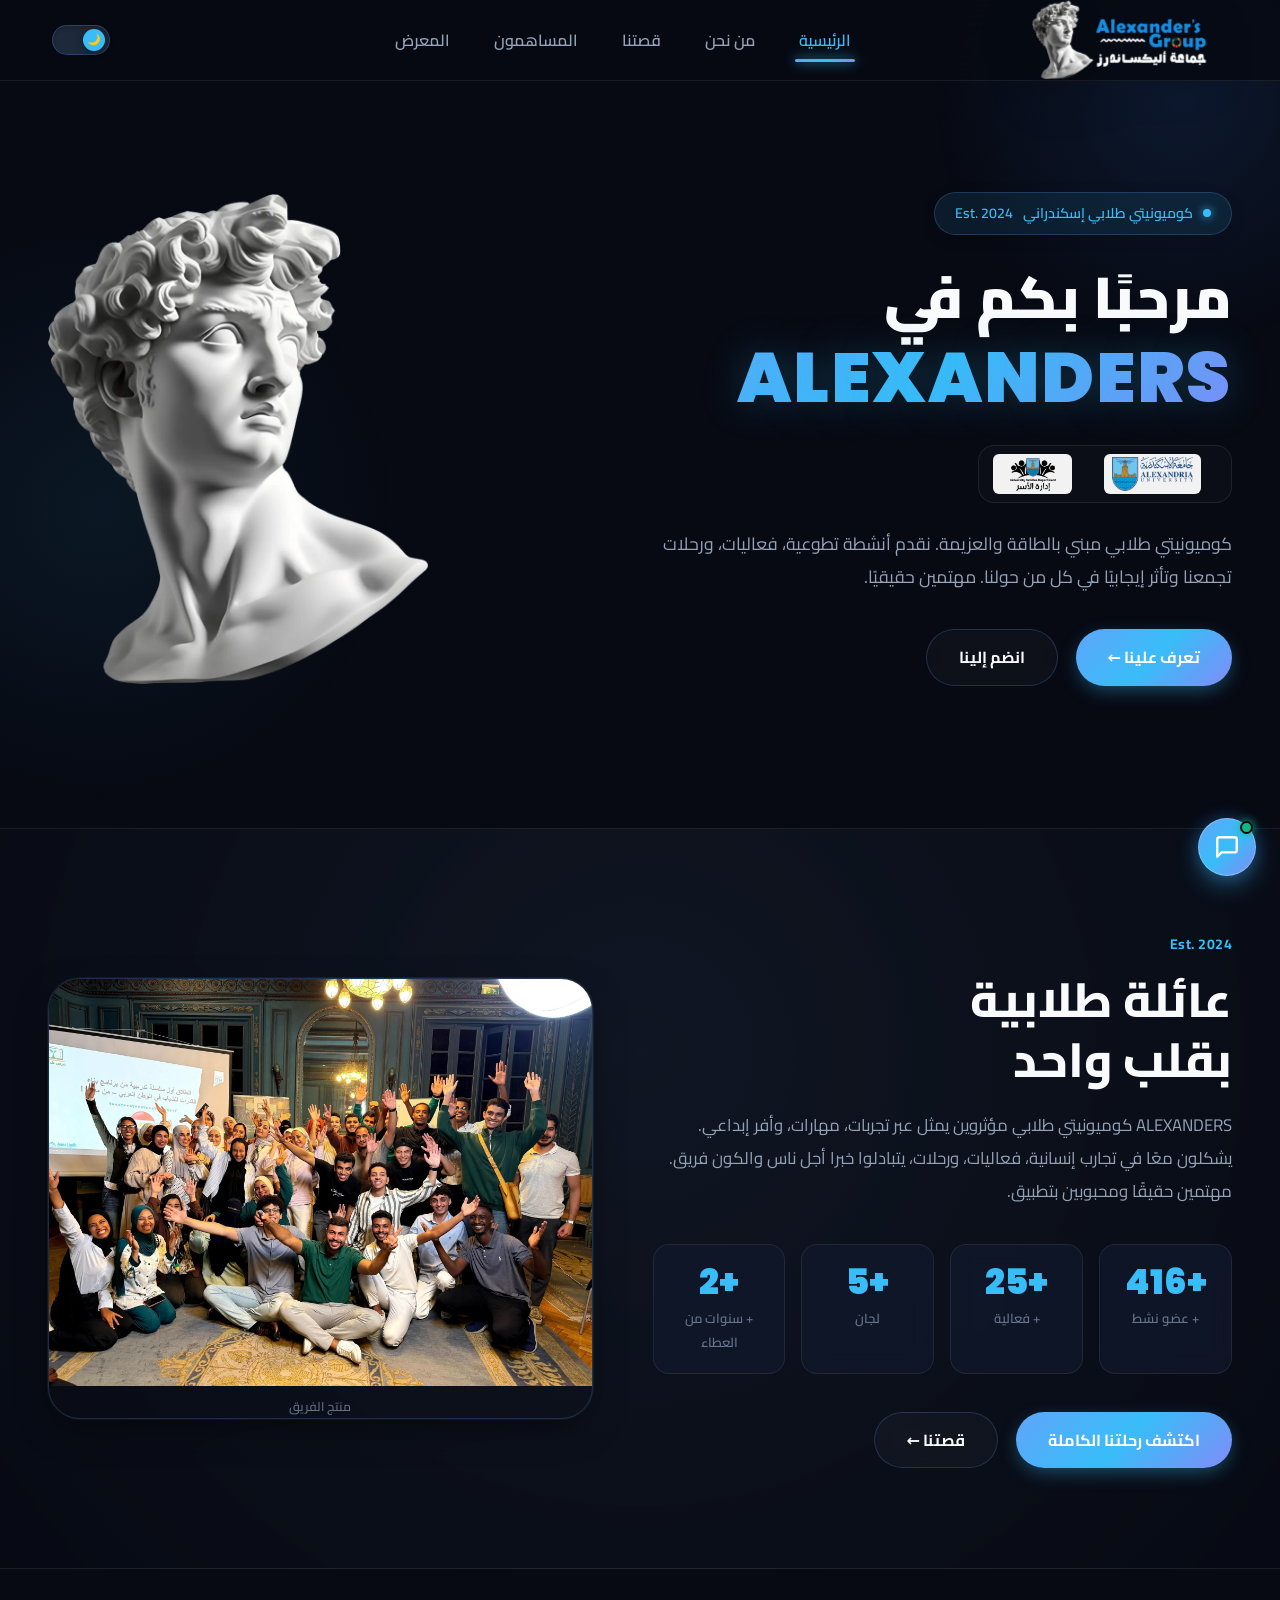
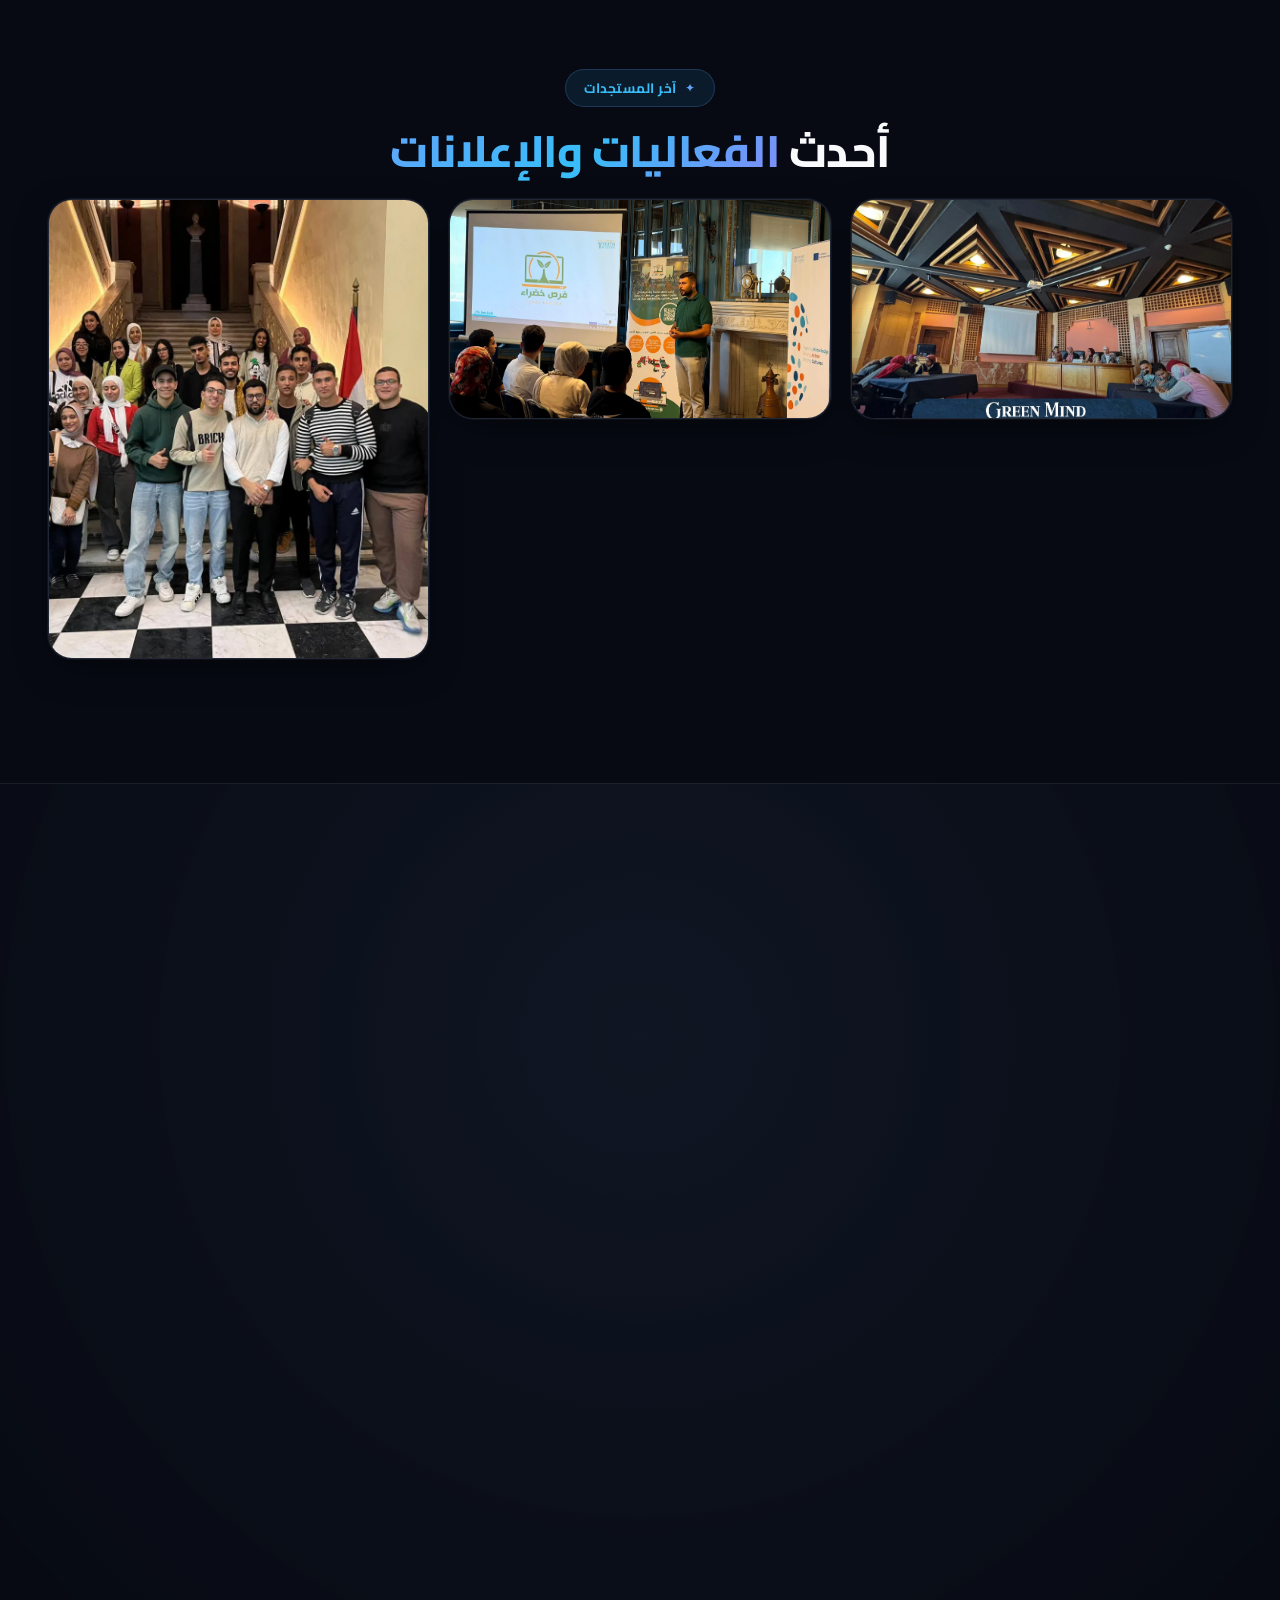
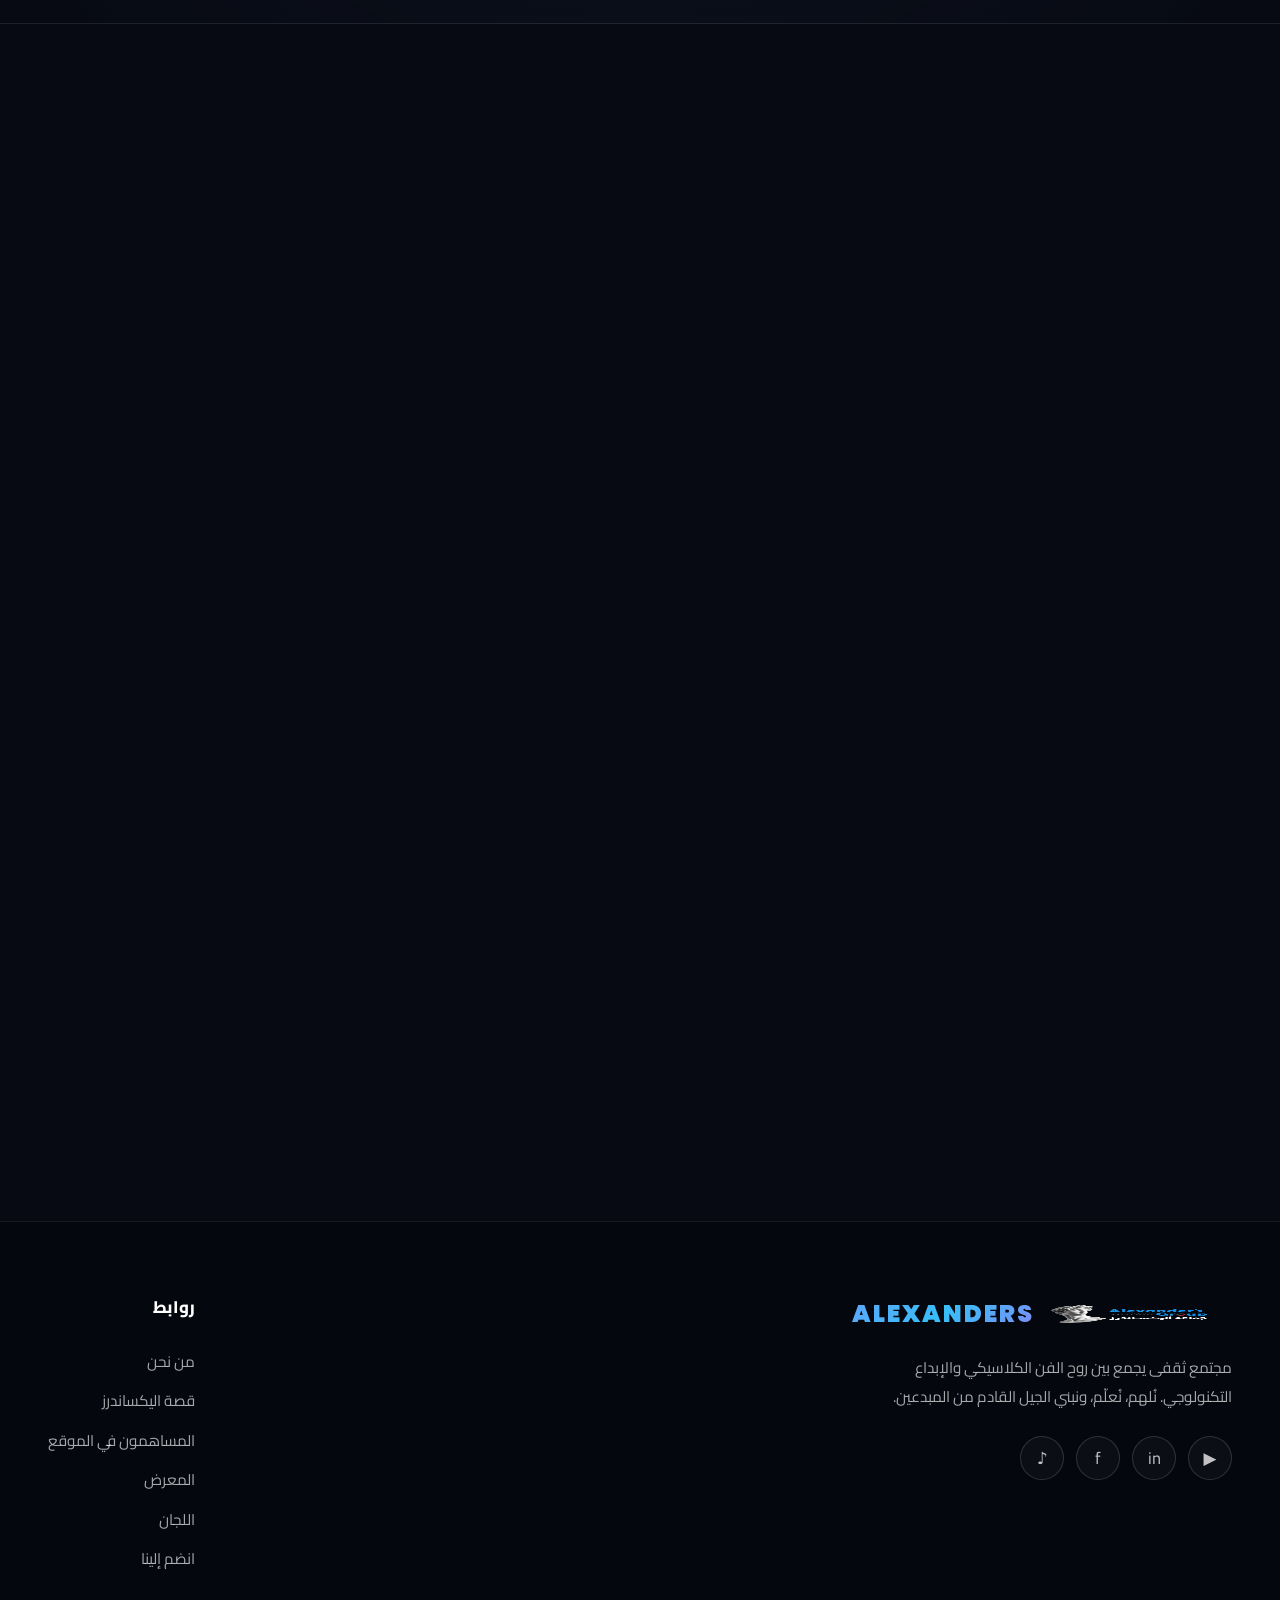
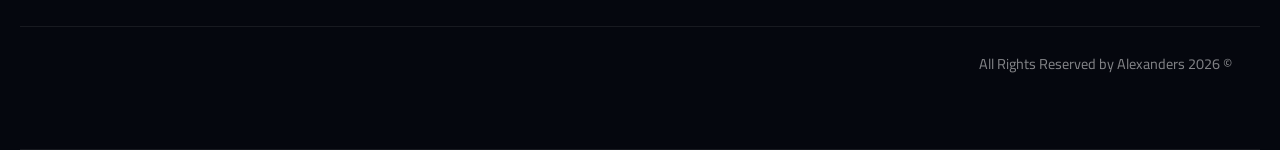
==== commit 5421d849: "Optimize pop1 desktop asset (-432KB), eliminate CLS with explicit img dimensions, and defer chat wid" ====
--- a/index.html
+++ b/index.html
@@ -65,7 +65,7 @@
           <div class="partner-logos">
             <picture>
               <source media="(max-width: 768px)" srcset="assets/mobile/pop1-DugVZbxT.webp">
-              <img src="assets/pc/pop1-DugVZbxT.webp" alt="جامعة الإسكندرية" title="جامعة الإسكندرية" width="8333" height="3496" decoding="async">
+              <img src="assets/pc/pop1-DugVZbxT.webp" alt="جامعة الإسكندرية" title="جامعة الإسكندرية" width="480" height="201" decoding="async">
             </picture>
             <picture>
               <source media="(max-width: 768px)" srcset="assets/mobile/pop%202-n2Lqw1Sb.webp">
@@ -284,7 +284,7 @@
         <div class="brand-header">
           <picture>
             <source media="(max-width: 768px)" srcset="assets/mobile/logo-DX3b3OH2.webp">
-            <img src="assets/pc/logo-DX3b3OH2.webp" alt="Alexanders" loading="lazy" decoding="async">
+            <img src="assets/pc/logo-DX3b3OH2.webp" alt="Alexanders" loading="lazy" decoding="async" width="1080" height="1080">
           </picture>
           <span>ALEXANDERS</span>
         </div>
--- a/css/style.css
+++ b/css/style.css
@@ -308,6 +308,12 @@
   background: var(--accent-gradient);
   border-radius: var(--radius-pill);
   box-shadow: 0 0 12px var(--accent-cyan);
+}
+
+.navbar-actions {
+  display: flex;
+  align-items: center;
+  gap: 12px;
 }
 
 /* Theme Toggle Button */
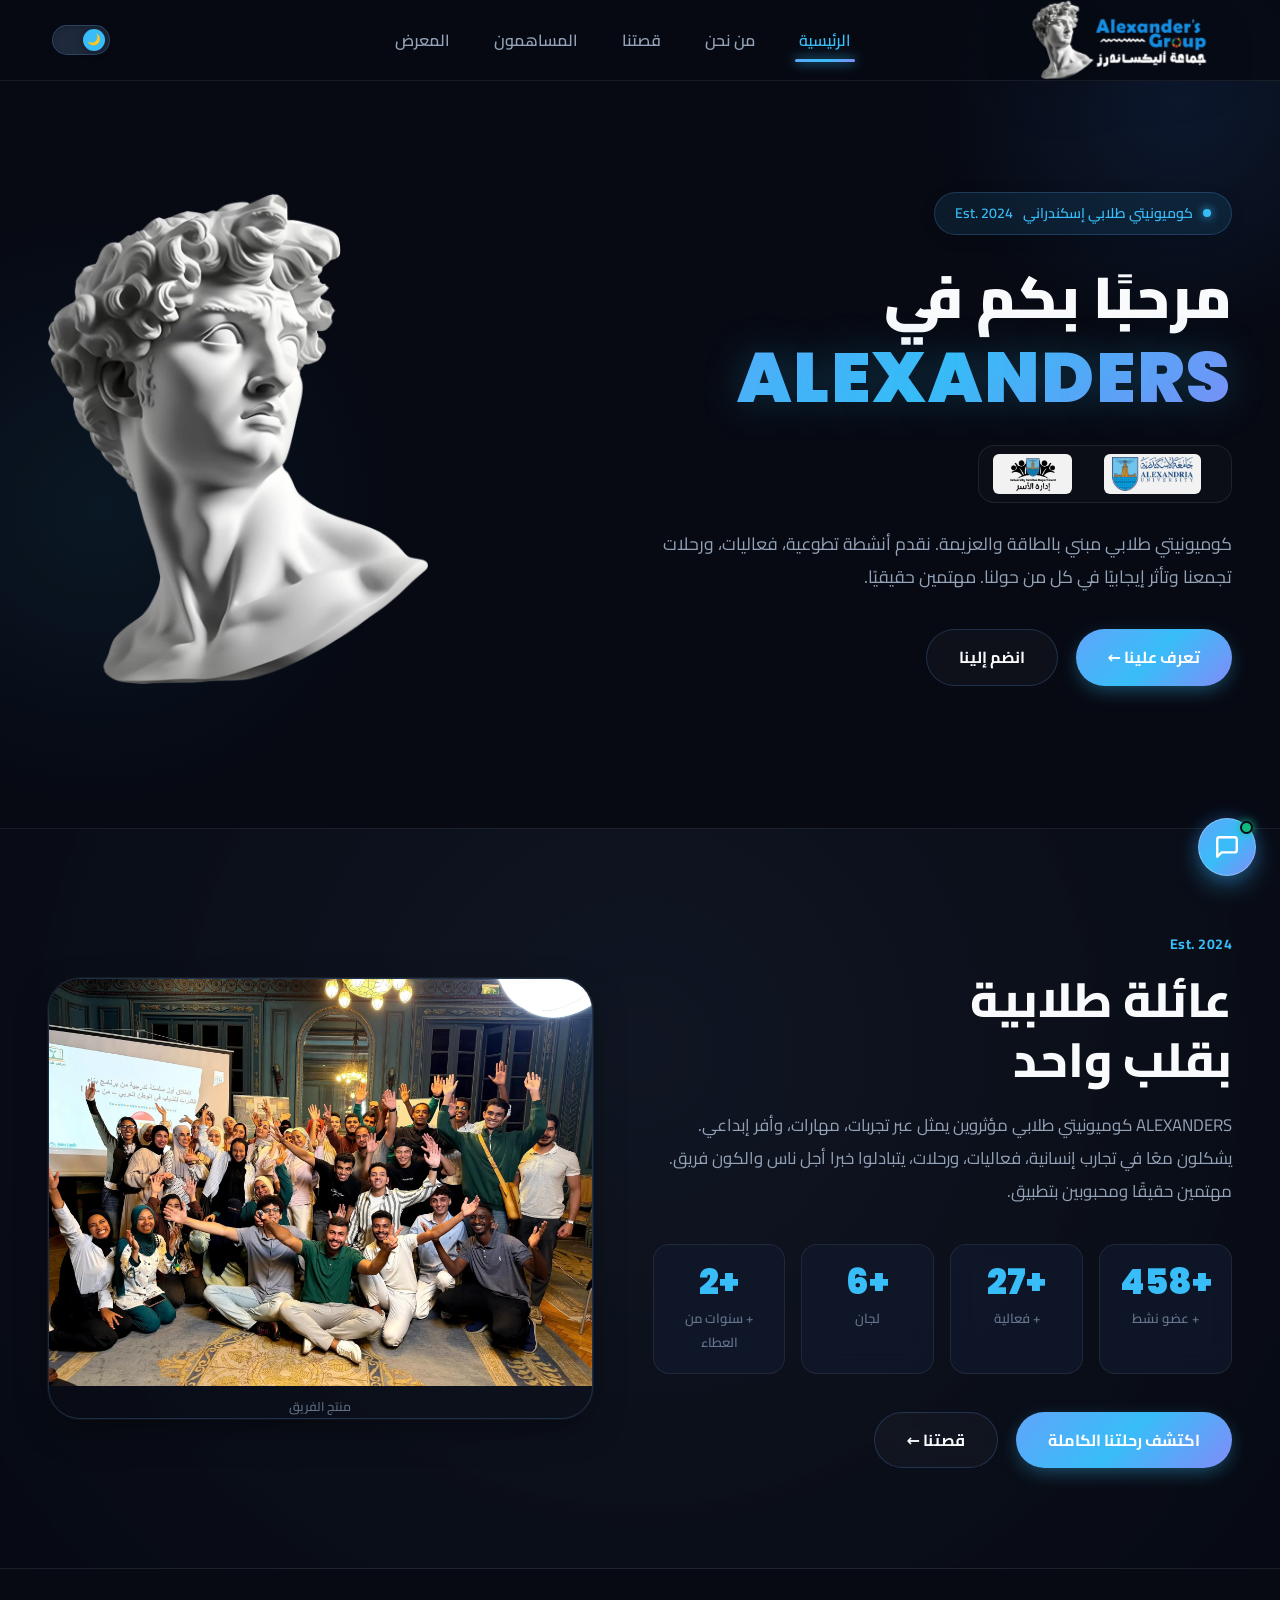
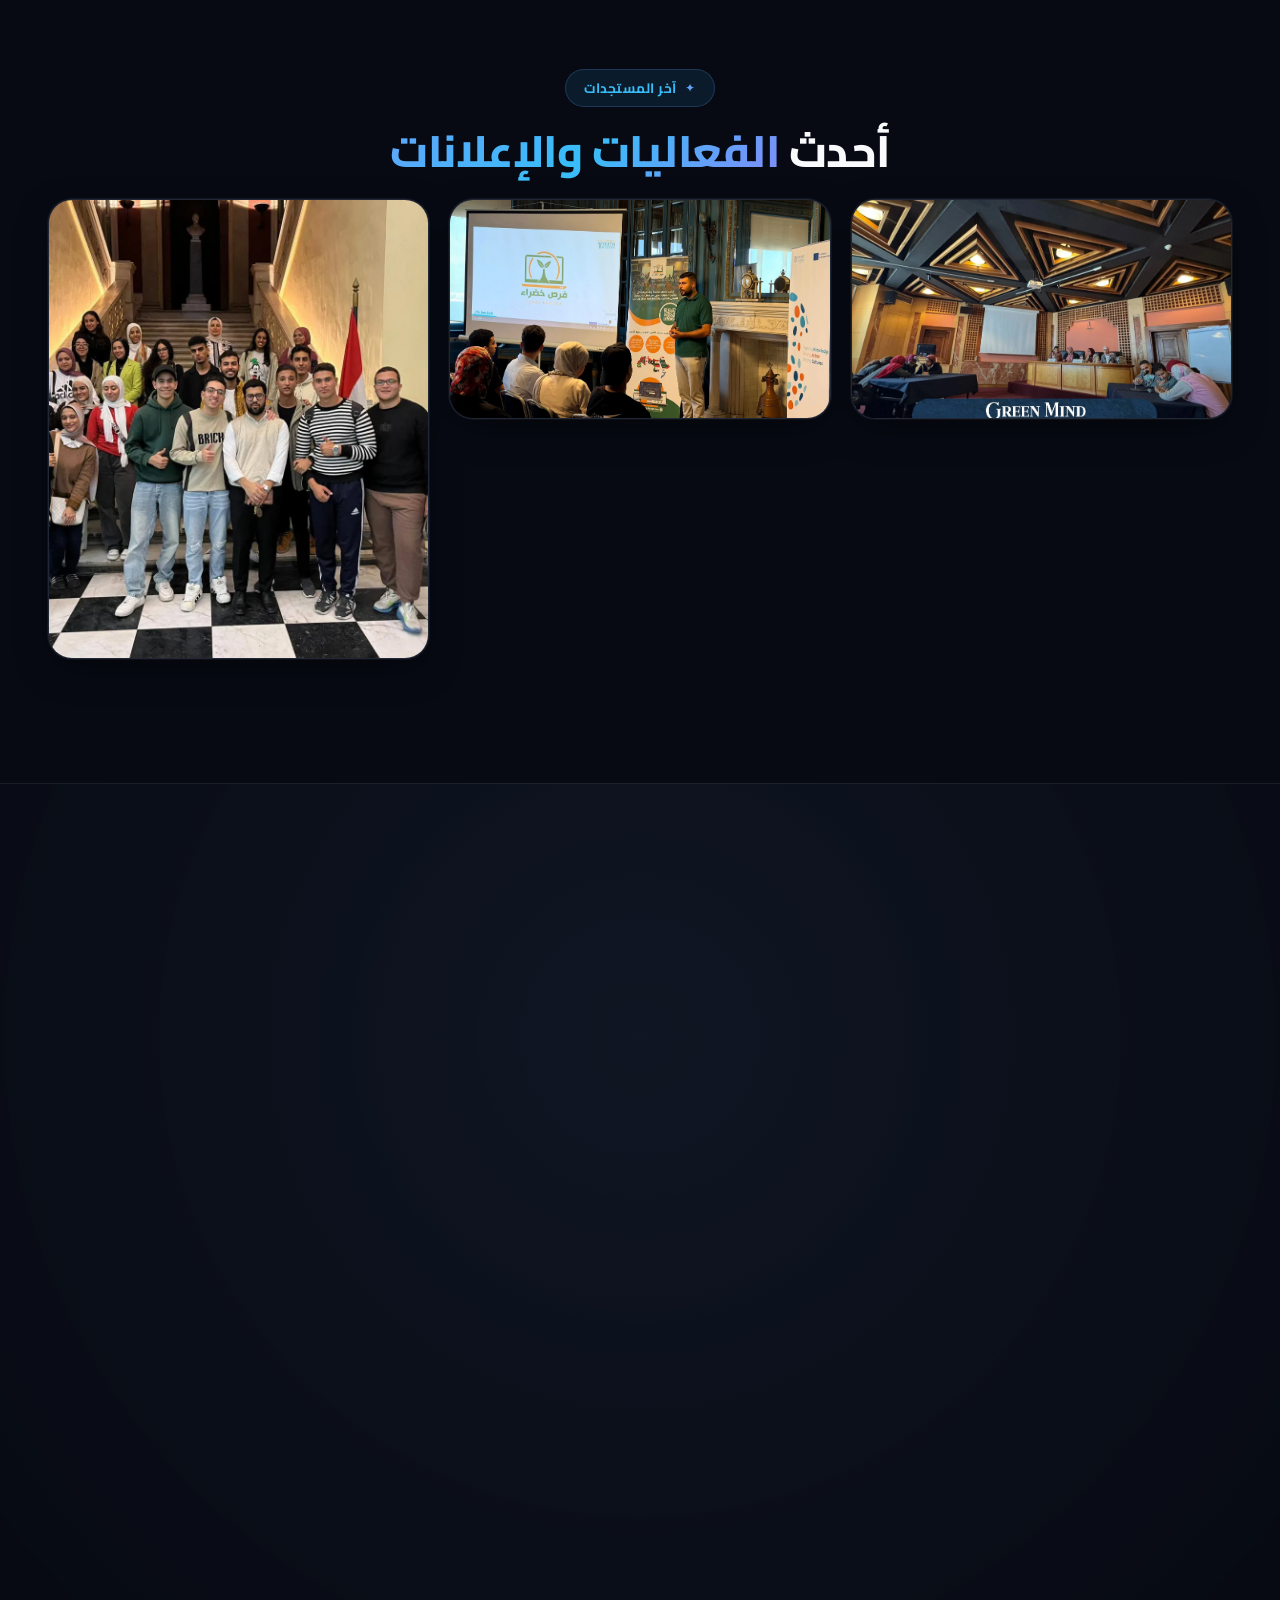
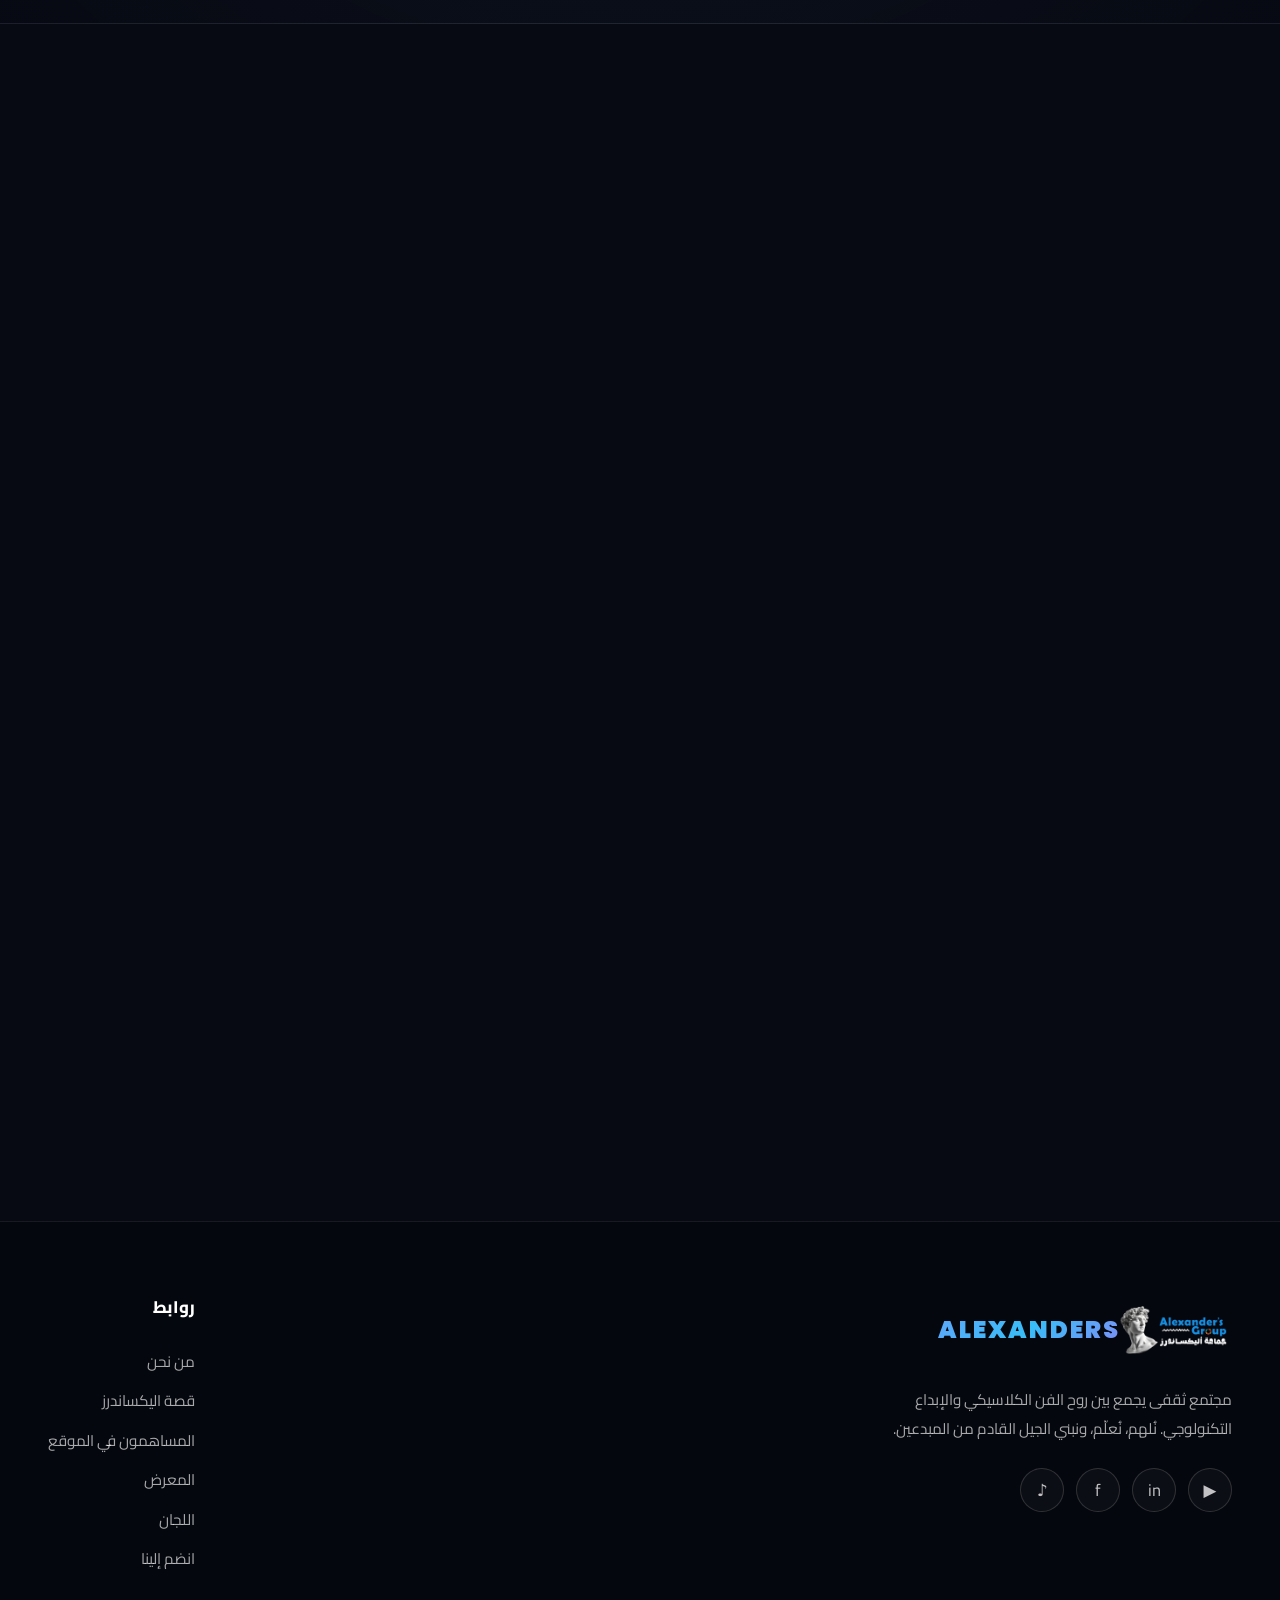
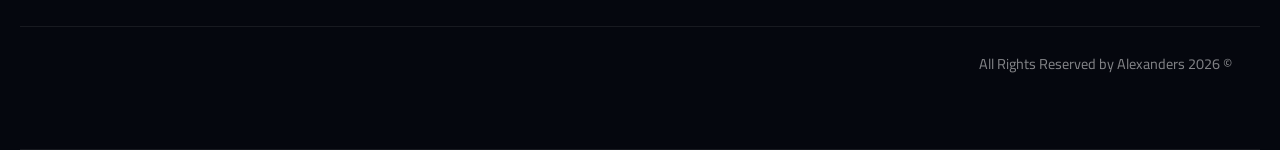
==== commit 3825adde: "Add GrapesJS Visual CMS Studio, css/variables.css tokens, and PR validation workflow" ====
--- a/index.html
+++ b/index.html
@@ -9,6 +9,7 @@
   <link rel="preconnect" href="https://fonts.gstatic.com" crossorigin>
   <link href="https://fonts.googleapis.com/css2?family=Cairo:wght@400;500;600;700;800&family=Poppins:wght@600;700&display=swap" rel="stylesheet" media="print" onload="this.media='all'">
   <noscript><link href="https://fonts.googleapis.com/css2?family=Cairo:wght@400;500;600;700;800&family=Poppins:wght@600;700&display=swap" rel="stylesheet"></noscript>
+  <link rel="stylesheet" href="css/variables.css">
   <link rel="stylesheet" href="css/style.css">
   <link rel="stylesheet" href="css/home.css">
 </head>
--- a/css/variables.css
+++ b/css/variables.css
@@ -0,0 +1,100 @@
+:root {
+  /* Typography */
+  --font-primary: 'Cairo', system-ui, -apple-system, BlinkMacSystemFont, 'Segoe UI', Roboto, sans-serif;
+  --font-display: 'Poppins', 'Cairo', sans-serif;
+
+  /* Dark Theme (Default) - Deep Cyber Midnight */
+  --bg-primary: #070a13;
+  --bg-secondary: #0c1222;
+  --bg-card: rgba(16, 24, 44, 0.75);
+  --bg-card-hover: rgba(24, 35, 64, 0.85);
+  --bg-glass: rgba(15, 23, 42, 0.65);
+  --bg-glass-border: rgba(96, 165, 250, 0.18);
+
+  --text-primary: #f8fafc;
+  --text-secondary: #94a3b8;
+  --text-muted: #64748b;
+
+  --accent-blue: #3b82f6;
+  --accent-blue-light: #60a5fa;
+  --accent-cyan: #38bdf8;
+  --accent-indigo: #818cf8;
+  --accent-gradient: linear-gradient(135deg, #60a5fa 0%, #38bdf8 50%, #818cf8 100%);
+  --accent-gradient-subtle: linear-gradient(135deg, rgba(59, 130, 246, 0.15), rgba(56, 189, 248, 0.15));
+
+  --border-color: rgba(255, 255, 255, 0.08);
+  --border-color-light: rgba(96, 165, 250, 0.22);
+  --border-glow: rgba(56, 189, 248, 0.4);
+
+  --shadow-sm: 0 2px 8px rgba(0, 0, 0, 0.25);
+  --shadow-card: 0 12px 36px -8px rgba(0, 0, 0, 0.5), 0 0 0 1px rgba(255, 255, 255, 0.06);
+  --shadow-card-hover: 0 20px 48px -10px rgba(56, 189, 248, 0.2), 0 0 0 1px rgba(96, 165, 250, 0.35);
+  --shadow-glow: 0 0 40px rgba(56, 189, 248, 0.25);
+
+  --nav-bg: rgba(7, 10, 19, 0.82);
+  --cta-bg: linear-gradient(135deg, #1d4ed8 0%, #0284c7 50%, #0d9488 100%);
+  --cta-text: #ffffff;
+  --footer-bg: #05070e;
+  --toggle-bg: #1e293b;
+  --toggle-dot: #38bdf8;
+  --section-alt-bg: radial-gradient(circle at 50% 30%, rgba(30, 41, 59, 0.4) 0%, rgba(7, 10, 19, 0.95) 100%);
+
+  --committee-card-bg: rgba(15, 23, 42, 0.7);
+  --committee-card-border: rgba(96, 165, 250, 0.18);
+  --offer-card-bg: rgba(16, 24, 44, 0.65);
+  --offer-icon-bg: linear-gradient(135deg, rgba(59, 130, 246, 0.2), rgba(56, 189, 248, 0.25));
+  --timeline-line: linear-gradient(180deg, #3b82f6 0%, #38bdf8 50%, #818cf8 100%);
+  --timeline-dot: #38bdf8;
+  --gallery-placeholder-bg: rgba(16, 24, 44, 0.6);
+
+  --radius-sm: 10px;
+  --radius-md: 16px;
+  --radius-lg: 24px;
+  --radius-xl: 32px;
+  --radius-pill: 9999px;
+}
+
+[data-theme="light"] {
+  --bg-primary: #f8fafc;
+  --bg-secondary: #f1f5f9;
+  --bg-card: rgba(255, 255, 255, 0.95);
+  --bg-card-hover: #ffffff;
+  --bg-glass: rgba(255, 255, 255, 0.85);
+  --bg-glass-border: rgba(37, 99, 235, 0.15);
+
+  --text-primary: #0f172a;
+  --text-secondary: #475569;
+  --text-muted: #94a3b8;
+
+  --accent-blue: #2563eb;
+  --accent-blue-light: #1d4ed8;
+  --accent-cyan: #0284c7;
+  --accent-indigo: #4f46e5;
+  --accent-gradient: linear-gradient(135deg, #1d4ed8 0%, #0284c7 60%, #0f766e 100%);
+  --accent-gradient-subtle: linear-gradient(135deg, rgba(37, 99, 235, 0.08), rgba(2, 132, 199, 0.08));
+
+  --border-color: rgba(15, 23, 42, 0.08);
+  --border-color-light: rgba(37, 99, 235, 0.18);
+  --border-glow: rgba(37, 99, 235, 0.25);
+
+  --shadow-sm: 0 2px 6px rgba(15, 23, 42, 0.04);
+  --shadow-card: 0 10px 30px -6px rgba(15, 23, 42, 0.07), 0 0 0 1px rgba(15, 23, 42, 0.04);
+  --shadow-card-hover: 0 20px 40px -8px rgba(37, 99, 235, 0.15), 0 0 0 1px rgba(37, 99, 235, 0.25);
+  --shadow-glow: 0 0 35px rgba(37, 99, 235, 0.12);
+
+  --nav-bg: rgba(248, 250, 252, 0.88);
+  --cta-bg: linear-gradient(135deg, #2563eb 0%, #0284c7 60%, #0d9488 100%);
+  --cta-text: #ffffff;
+  --footer-bg: #0f172a;
+  --toggle-bg: #e2e8f0;
+  --toggle-dot: #f59e0b;
+  --section-alt-bg: #f1f5f9;
+
+  --committee-card-bg: #ffffff;
+  --committee-card-border: rgba(37, 99, 235, 0.12);
+  --offer-card-bg: #ffffff;
+  --offer-icon-bg: linear-gradient(135deg, rgba(37, 99, 235, 0.12), rgba(2, 132, 199, 0.15));
+  --timeline-line: linear-gradient(180deg, #2563eb 0%, #0284c7 50%, #4f46e5 100%);
+  --timeline-dot: #2563eb;
+  --gallery-placeholder-bg: #ffffff;
+}
--- a/css/style.css
+++ b/css/style.css
@@ -1,105 +1,7 @@
 /* ==========================================================================
    ALEXANDERS COMMUNITY - DESIGN SYSTEM (V2 MODERN REFRESH)
+   Theme tokens (:root & [data-theme="light"]) live in css/variables.css
    ========================================================================== */
-
-/* ===== CSS Variables & Theming ===== */
-:root {
-  /* Dark Theme (Default) - Deep Cyber Midnight */
-  --bg-primary: #070a13;
-  --bg-secondary: #0c1222;
-  --bg-card: rgba(16, 24, 44, 0.75);
-  --bg-card-hover: rgba(24, 35, 64, 0.85);
-  --bg-glass: rgba(15, 23, 42, 0.65);
-  --bg-glass-border: rgba(96, 165, 250, 0.18);
-
-  --text-primary: #f8fafc;
-  --text-secondary: #94a3b8;
-  --text-muted: #64748b;
-
-  --accent-blue: #3b82f6;
-  --accent-blue-light: #60a5fa;
-  --accent-cyan: #38bdf8;
-  --accent-indigo: #818cf8;
-  --accent-gradient: linear-gradient(135deg, #60a5fa 0%, #38bdf8 50%, #818cf8 100%);
-  --accent-gradient-subtle: linear-gradient(135deg, rgba(59, 130, 246, 0.15), rgba(56, 189, 248, 0.15));
-
-  --border-color: rgba(255, 255, 255, 0.08);
-  --border-color-light: rgba(96, 165, 250, 0.22);
-  --border-glow: rgba(56, 189, 248, 0.4);
-
-  --shadow-sm: 0 2px 8px rgba(0, 0, 0, 0.25);
-  --shadow-card: 0 12px 36px -8px rgba(0, 0, 0, 0.5), 0 0 0 1px rgba(255, 255, 255, 0.06);
-  --shadow-card-hover: 0 20px 48px -10px rgba(56, 189, 248, 0.2), 0 0 0 1px rgba(96, 165, 250, 0.35);
-  --shadow-glow: 0 0 40px rgba(56, 189, 248, 0.25);
-
-  --nav-bg: rgba(7, 10, 19, 0.82);
-  --cta-bg: linear-gradient(135deg, #1d4ed8 0%, #0284c7 50%, #0d9488 100%);
-  --cta-text: #ffffff;
-  --footer-bg: #05070e;
-  --toggle-bg: #1e293b;
-  --toggle-dot: #38bdf8;
-  --section-alt-bg: radial-gradient(circle at 50% 30%, rgba(30, 41, 59, 0.4) 0%, rgba(7, 10, 19, 0.95) 100%);
-
-  --committee-card-bg: rgba(15, 23, 42, 0.7);
-  --committee-card-border: rgba(96, 165, 250, 0.18);
-  --offer-card-bg: rgba(16, 24, 44, 0.65);
-  --offer-icon-bg: linear-gradient(135deg, rgba(59, 130, 246, 0.2), rgba(56, 189, 248, 0.25));
-  --timeline-line: linear-gradient(180deg, #3b82f6 0%, #38bdf8 50%, #818cf8 100%);
-  --timeline-dot: #38bdf8;
-  --gallery-placeholder-bg: rgba(16, 24, 44, 0.6);
-
-  --radius-sm: 10px;
-  --radius-md: 16px;
-  --radius-lg: 24px;
-  --radius-xl: 32px;
-  --radius-pill: 9999px;
-}
-
-/* Light Theme - Clean Modern Ceramic */
-[data-theme="light"] {
-  --bg-primary: #f8fafc;
-  --bg-secondary: #f1f5f9;
-  --bg-card: rgba(255, 255, 255, 0.95);
-  --bg-card-hover: #ffffff;
-  --bg-glass: rgba(255, 255, 255, 0.85);
-  --bg-glass-border: rgba(37, 99, 235, 0.15);
-
-  --text-primary: #0f172a;
-  --text-secondary: #475569;
-  --text-muted: #94a3b8;
-
-  --accent-blue: #2563eb;
-  --accent-blue-light: #1d4ed8;
-  --accent-cyan: #0284c7;
-  --accent-indigo: #4f46e5;
-  --accent-gradient: linear-gradient(135deg, #1d4ed8 0%, #0284c7 60%, #0f766e 100%);
-  --accent-gradient-subtle: linear-gradient(135deg, rgba(37, 99, 235, 0.08), rgba(2, 132, 199, 0.08));
-
-  --border-color: rgba(15, 23, 42, 0.08);
-  --border-color-light: rgba(37, 99, 235, 0.18);
-  --border-glow: rgba(37, 99, 235, 0.25);
-
-  --shadow-sm: 0 2px 6px rgba(15, 23, 42, 0.04);
-  --shadow-card: 0 10px 30px -6px rgba(15, 23, 42, 0.07), 0 0 0 1px rgba(15, 23, 42, 0.04);
-  --shadow-card-hover: 0 20px 40px -8px rgba(37, 99, 235, 0.15), 0 0 0 1px rgba(37, 99, 235, 0.25);
-  --shadow-glow: 0 0 35px rgba(37, 99, 235, 0.12);
-
-  --nav-bg: rgba(248, 250, 252, 0.88);
-  --cta-bg: linear-gradient(135deg, #2563eb 0%, #0284c7 60%, #0d9488 100%);
-  --cta-text: #ffffff;
-  --footer-bg: #0f172a;
-  --toggle-bg: #e2e8f0;
-  --toggle-dot: #f59e0b;
-  --section-alt-bg: #f1f5f9;
-
-  --committee-card-bg: #ffffff;
-  --committee-card-border: rgba(37, 99, 235, 0.12);
-  --offer-card-bg: #ffffff;
-  --offer-icon-bg: linear-gradient(135deg, rgba(37, 99, 235, 0.12), rgba(2, 132, 199, 0.15));
-  --timeline-line: linear-gradient(180deg, #2563eb 0%, #0284c7 50%, #4f46e5 100%);
-  --timeline-dot: #2563eb;
-  --gallery-placeholder-bg: #ffffff;
-}
 
 /* ===== Global Reset & Standards ===== */
 *,
@@ -118,7 +20,7 @@
 }
 
 body {
-  font-family: 'Cairo', system-ui, -apple-system, BlinkMacSystemFont, 'Segoe UI', Roboto, sans-serif;
+  font-family: var(--font-primary, 'Cairo', system-ui, -apple-system, BlinkMacSystemFont, 'Segoe UI', Roboto, sans-serif);
   background-color: var(--bg-primary);
   color: var(--text-primary);
   direction: rtl;
@@ -1128,12 +1030,15 @@
 .footer-brand .brand-header {
   display: flex;
   align-items: center;
-  gap: 12px;
+  gap: 18px;
   margin-bottom: 18px;
 }
 
 .footer-brand .brand-header img {
-  height: 44px;
+  height: 76px;
+  width: auto;
+  transform: scale(1.55);
+  transform-origin: center;
 }
 
 .footer-brand .brand-header span {
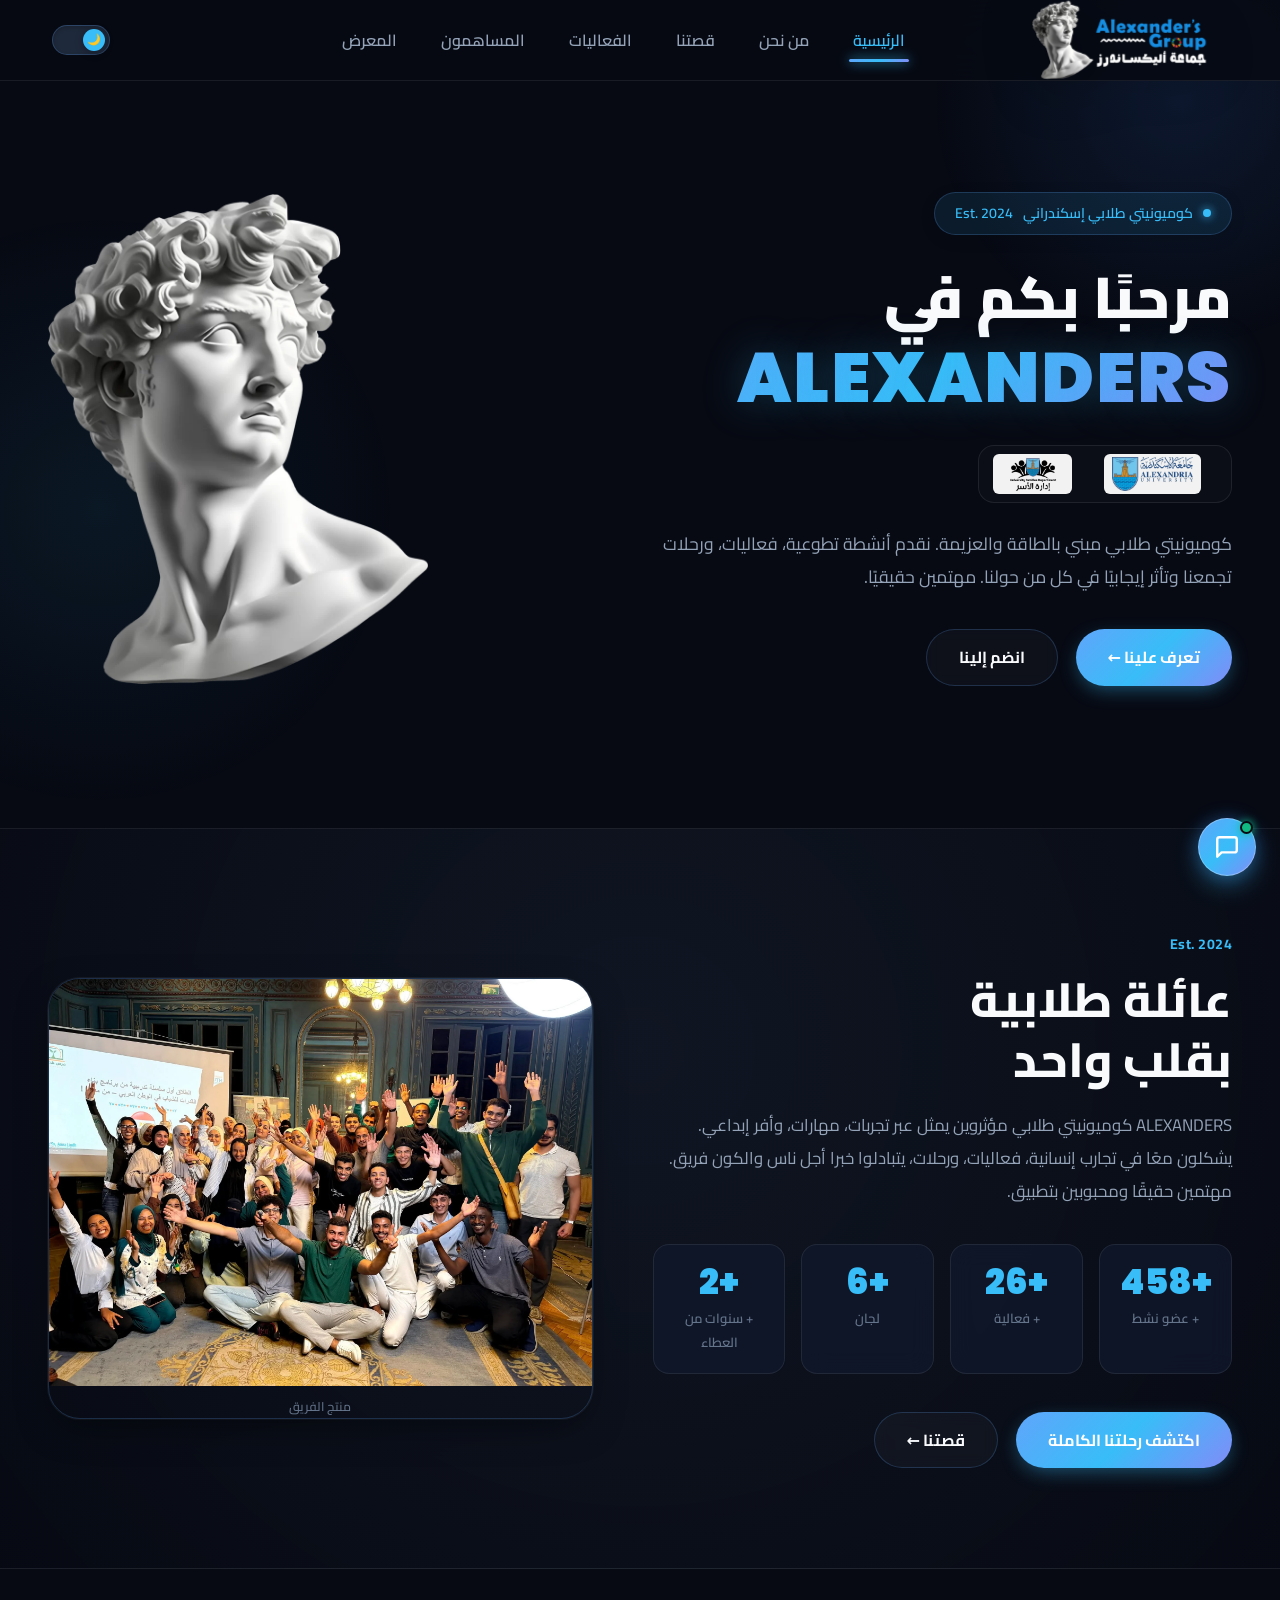
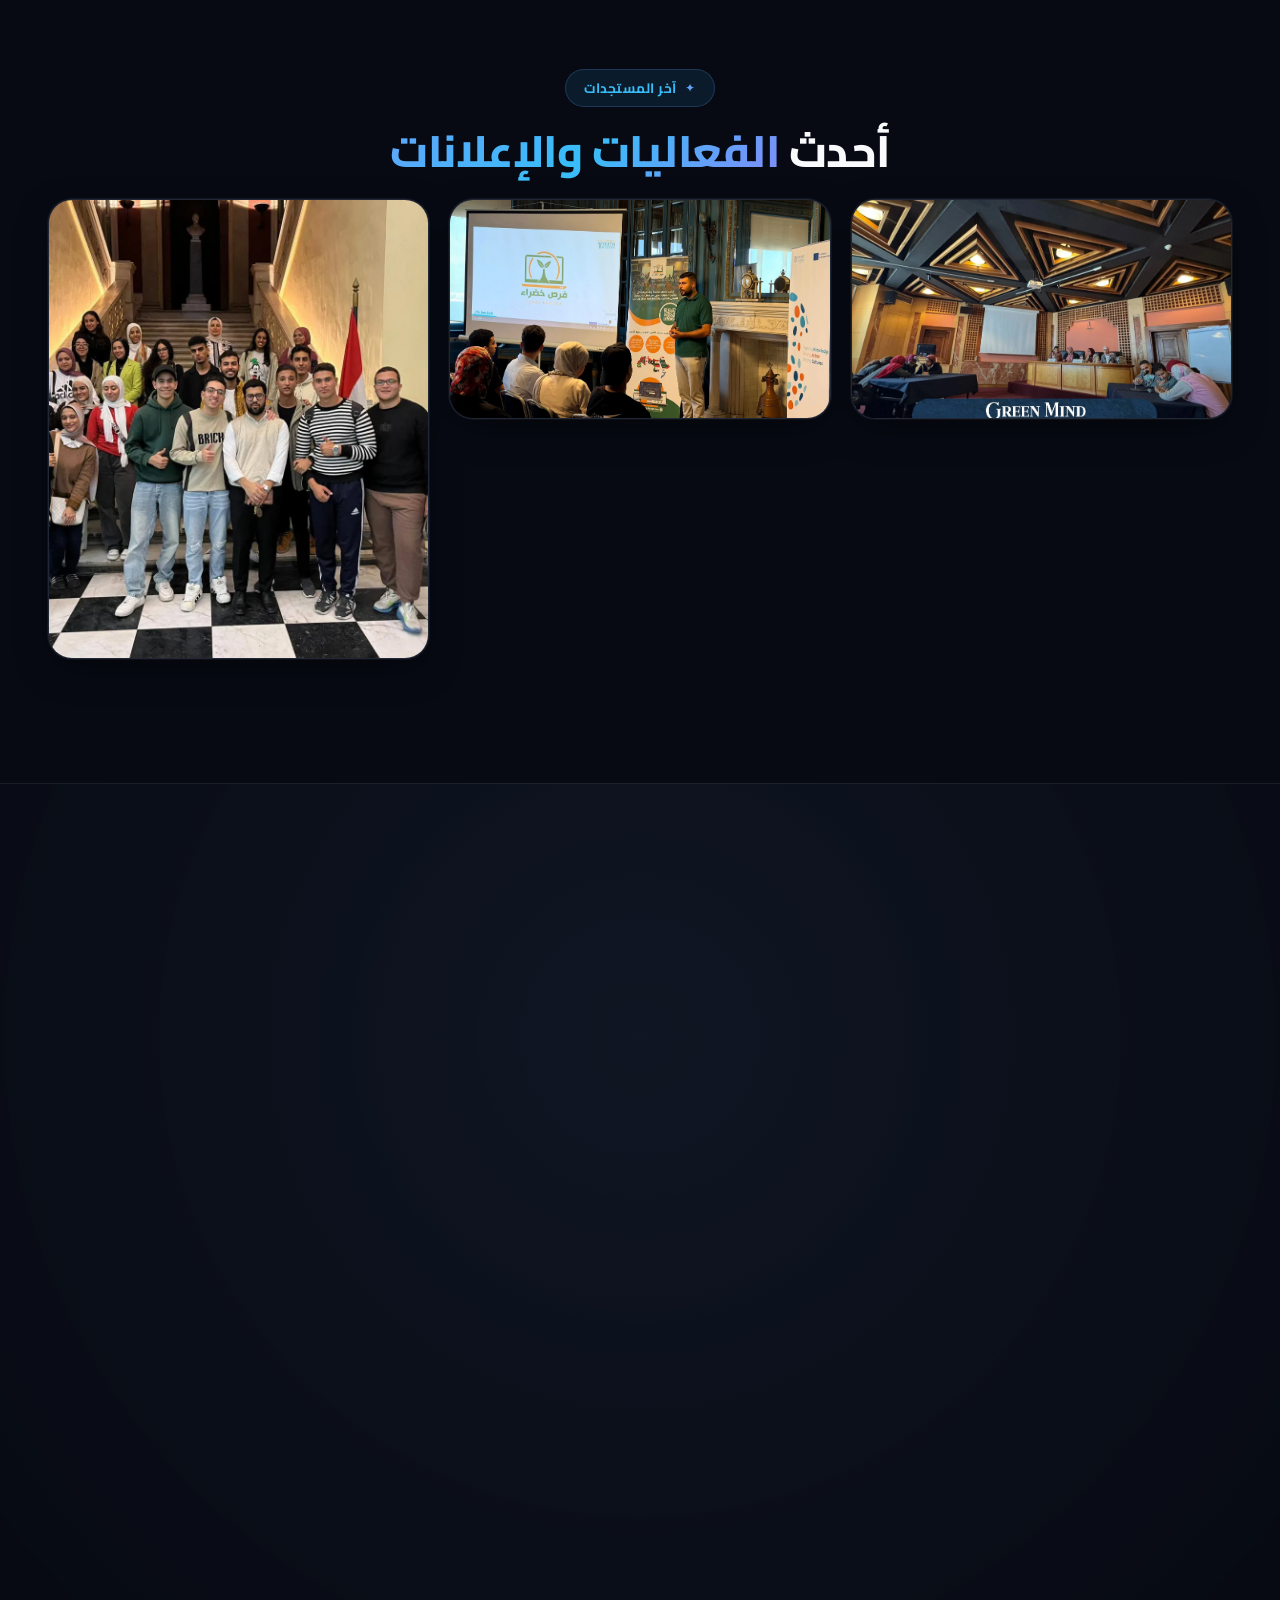
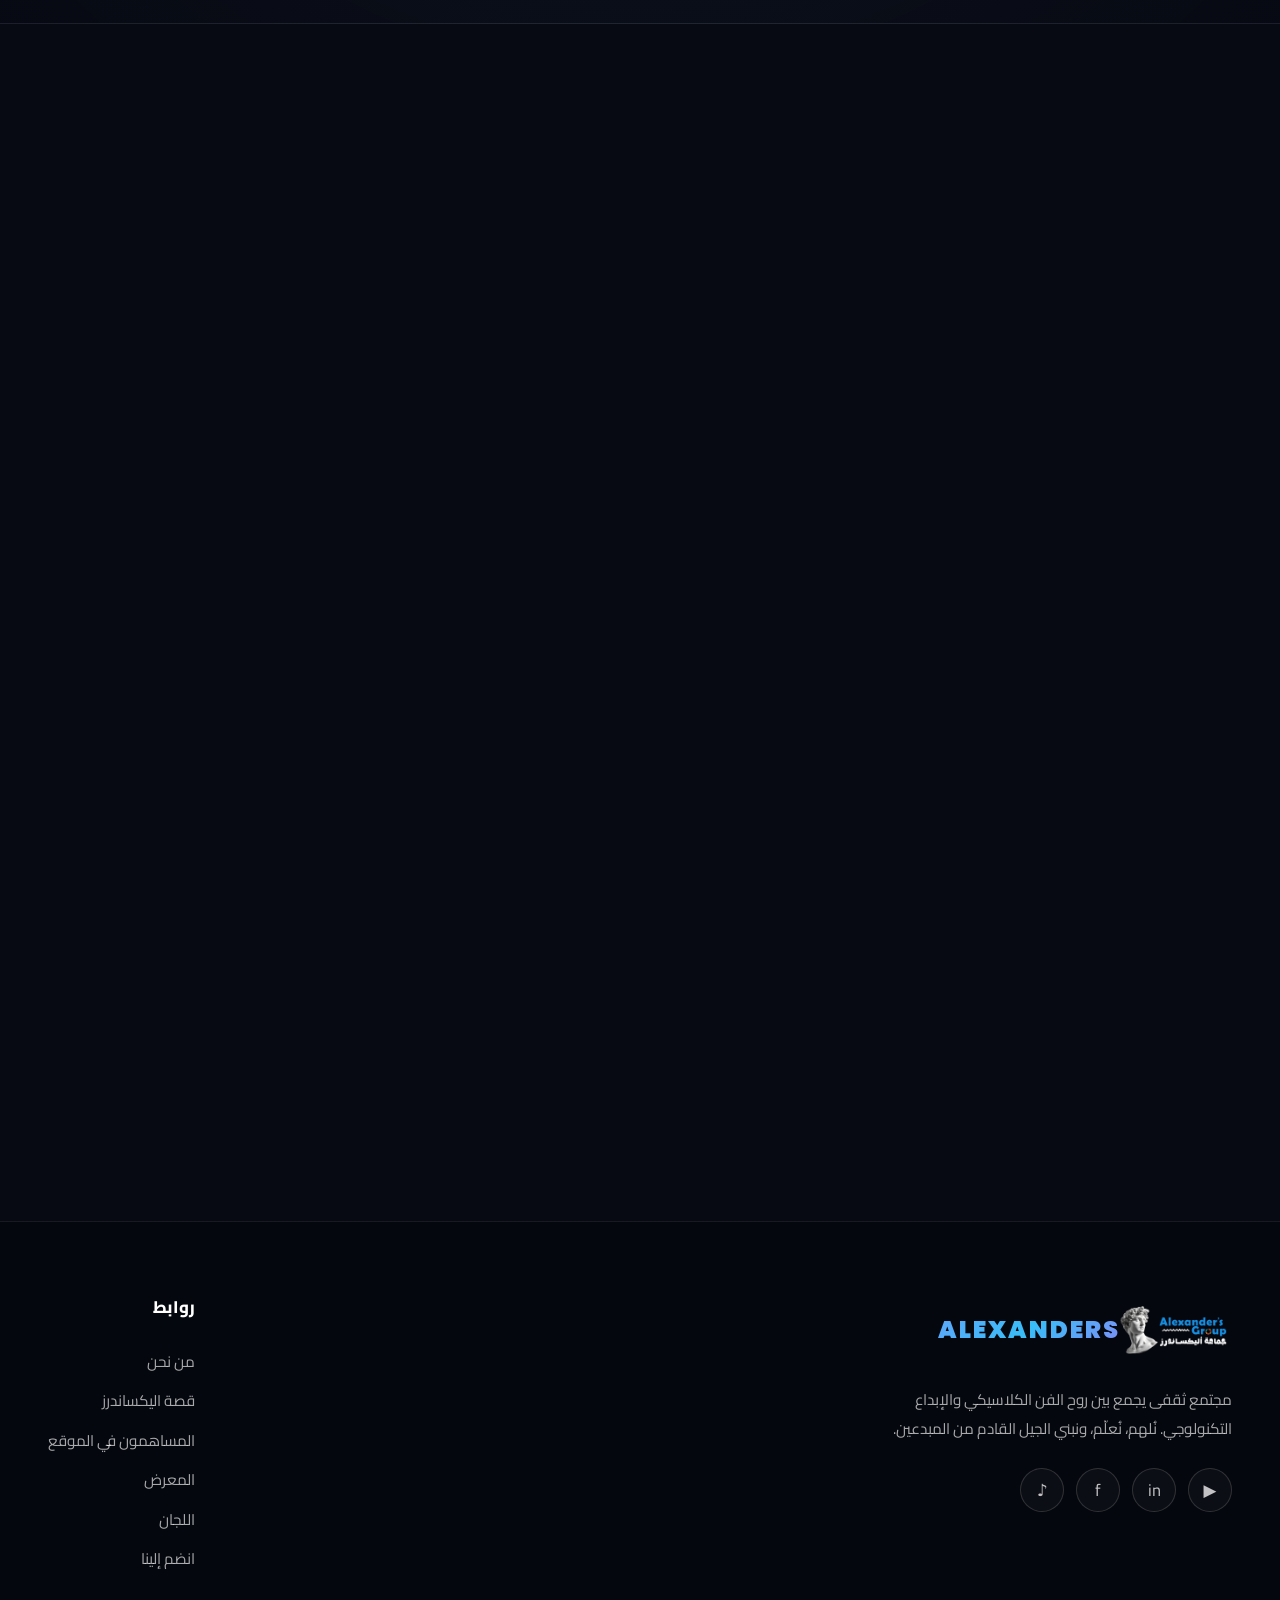
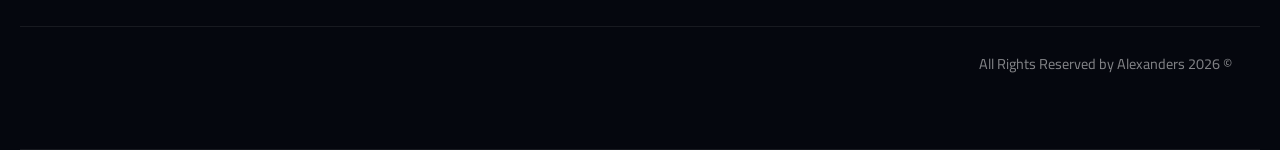
==== commit 45a77ed0: "Add public Events page, admin/events dashboard (Egypt time), placeholder image, and navbar links" ====
--- a/index.html
+++ b/index.html
@@ -28,6 +28,7 @@
         <a href="index.html" class="active">الرئيسية</a>
         <a href="about.html">من نحن</a>
         <a href="story.html">قصتنا</a>
+        <a href="events.html">الفعاليات</a>
         <a href="honor.html">المساهمون</a>
         <a href="gallery.html">المعرض</a>
       </div>
--- a/css/variables.css
+++ b/css/variables.css
@@ -1,4 +1,5 @@
-:root {
+:root,
+[data-theme="dark"] {
   /* Typography */
   --font-primary: 'Cairo', system-ui, -apple-system, BlinkMacSystemFont, 'Segoe UI', Roboto, sans-serif;
   --font-display: 'Poppins', 'Cairo', sans-serif;
@@ -14,11 +15,14 @@
   --text-primary: #f8fafc;
   --text-secondary: #94a3b8;
   --text-muted: #64748b;
+  --on-accent: #ffffff;
+  --light-overlay-text: #cbd5e1;
 
   --accent-blue: #3b82f6;
   --accent-blue-light: #60a5fa;
   --accent-cyan: #38bdf8;
   --accent-indigo: #818cf8;
+  --status-live: #10b981;
   --accent-gradient: linear-gradient(135deg, #60a5fa 0%, #38bdf8 50%, #818cf8 100%);
   --accent-gradient-subtle: linear-gradient(135deg, rgba(59, 130, 246, 0.15), rgba(56, 189, 248, 0.15));
 
@@ -34,15 +38,27 @@
   --nav-bg: rgba(7, 10, 19, 0.82);
   --cta-bg: linear-gradient(135deg, #1d4ed8 0%, #0284c7 50%, #0d9488 100%);
   --cta-text: #ffffff;
+  --cta-glow-bg: radial-gradient(circle, rgba(255, 255, 255, 0.15) 0%, transparent 70%);
+  --btn-cta-bg: #ffffff;
+  --btn-cta-text: #0369a1;
+  --btn-cta-hover-bg: #f8fafc;
+  --btn-cta-hover-text: #0284c7;
+  --partner-badge-bg: #ffffff;
   --footer-bg: #05070e;
+  --footer-text: #f8fafc;
   --toggle-bg: #1e293b;
   --toggle-dot: #38bdf8;
   --section-alt-bg: radial-gradient(circle at 50% 30%, rgba(30, 41, 59, 0.4) 0%, rgba(7, 10, 19, 0.95) 100%);
+  --ambient-blob-top: radial-gradient(circle, rgba(59, 130, 246, 0.12) 0%, transparent 70%);
+  --ambient-blob-bottom: radial-gradient(circle, rgba(56, 189, 248, 0.08) 0%, transparent 70%);
 
   --committee-card-bg: rgba(15, 23, 42, 0.7);
   --committee-card-border: rgba(96, 165, 250, 0.18);
   --offer-card-bg: rgba(16, 24, 44, 0.65);
   --offer-icon-bg: linear-gradient(135deg, rgba(59, 130, 246, 0.2), rgba(56, 189, 248, 0.25));
+  --card-media-placeholder: linear-gradient(135deg, rgba(59, 130, 246, 0.2), rgba(56, 189, 248, 0.15));
+  --event-overlay-bg: linear-gradient(180deg, transparent 0%, rgba(7, 10, 19, 0.92) 100%);
+  --event-overlay-hover-bg: linear-gradient(180deg, transparent 0%, rgba(7, 10, 19, 0.96) 100%);
   --timeline-line: linear-gradient(180deg, #3b82f6 0%, #38bdf8 50%, #818cf8 100%);
   --timeline-dot: #38bdf8;
   --gallery-placeholder-bg: rgba(16, 24, 44, 0.6);
@@ -65,11 +81,14 @@
   --text-primary: #0f172a;
   --text-secondary: #475569;
   --text-muted: #94a3b8;
+  --on-accent: #ffffff;
+  --light-overlay-text: #cbd5e1;
 
   --accent-blue: #2563eb;
   --accent-blue-light: #1d4ed8;
   --accent-cyan: #0284c7;
   --accent-indigo: #4f46e5;
+  --status-live: #10b981;
   --accent-gradient: linear-gradient(135deg, #1d4ed8 0%, #0284c7 60%, #0f766e 100%);
   --accent-gradient-subtle: linear-gradient(135deg, rgba(37, 99, 235, 0.08), rgba(2, 132, 199, 0.08));
 
@@ -85,15 +104,27 @@
   --nav-bg: rgba(248, 250, 252, 0.88);
   --cta-bg: linear-gradient(135deg, #2563eb 0%, #0284c7 60%, #0d9488 100%);
   --cta-text: #ffffff;
+  --cta-glow-bg: radial-gradient(circle, rgba(255, 255, 255, 0.15) 0%, transparent 70%);
+  --btn-cta-bg: #ffffff;
+  --btn-cta-text: #0369a1;
+  --btn-cta-hover-bg: #f8fafc;
+  --btn-cta-hover-text: #0284c7;
+  --partner-badge-bg: #ffffff;
   --footer-bg: #0f172a;
+  --footer-text: #f8fafc;
   --toggle-bg: #e2e8f0;
   --toggle-dot: #f59e0b;
   --section-alt-bg: #f1f5f9;
+  --ambient-blob-top: radial-gradient(circle, rgba(37, 99, 235, 0.08) 0%, transparent 70%);
+  --ambient-blob-bottom: radial-gradient(circle, rgba(2, 132, 199, 0.06) 0%, transparent 70%);
 
   --committee-card-bg: #ffffff;
   --committee-card-border: rgba(37, 99, 235, 0.12);
   --offer-card-bg: #ffffff;
   --offer-icon-bg: linear-gradient(135deg, rgba(37, 99, 235, 0.12), rgba(2, 132, 199, 0.15));
+  --card-media-placeholder: linear-gradient(135deg, rgba(37, 99, 235, 0.12), rgba(2, 132, 199, 0.12));
+  --event-overlay-bg: linear-gradient(180deg, transparent 0%, rgba(15, 23, 42, 0.88) 100%);
+  --event-overlay-hover-bg: linear-gradient(180deg, transparent 0%, rgba(15, 23, 42, 0.94) 100%);
   --timeline-line: linear-gradient(180deg, #2563eb 0%, #0284c7 50%, #4f46e5 100%);
   --timeline-dot: #2563eb;
   --gallery-placeholder-bg: #ffffff;
--- a/css/style.css
+++ b/css/style.css
@@ -38,7 +38,7 @@
   width: 500px;
   height: 500px;
   border-radius: 50%;
-  background: radial-gradient(circle, rgba(59, 130, 246, 0.12) 0%, transparent 70%);
+  background: var(--ambient-blob-top);
   pointer-events: none;
   z-index: 0;
 }
@@ -51,7 +51,7 @@
   width: 600px;
   height: 600px;
   border-radius: 50%;
-  background: radial-gradient(circle, rgba(56, 189, 248, 0.08) 0%, transparent 70%);
+  background: var(--ambient-blob-bottom);
   pointer-events: none;
   z-index: 0;
 }
@@ -369,7 +369,7 @@
 .btn-cta:hover {
   transform: translateY(-3px) scale(1.02);
   box-shadow: 0 14px 32px rgba(0, 0, 0, 0.3);
-  background: #f8fafc;
+  background: var(--btn-cta-hover-bg);
 }
 
 /* ===== Hero Section ===== */
@@ -538,7 +538,7 @@
   width: 10px;
   height: 10px;
   border-radius: 50%;
-  background: #10b981;
+  background: var(--status-live);
   box-shadow: 0 0 10px #10b981;
 }
 
@@ -679,6 +679,7 @@
   display: grid;
   grid-template-columns: repeat(3, 1fr);
   grid-auto-rows: 220px;
+  grid-auto-flow: dense;
   gap: 20px;
   margin-bottom: 24px;
 }
@@ -716,7 +717,7 @@
   position: absolute;
   inset: auto 0 0 0;
   padding: 24px 20px;
-  background: linear-gradient(180deg, transparent 0%, rgba(7, 10, 19, 0.92) 100%);
+  background: var(--event-overlay-bg);
   color: #ffffff;
   display: flex;
   flex-direction: column;
@@ -725,7 +726,7 @@
 }
 
 .event-card:hover .event-overlay {
-  background: linear-gradient(180deg, transparent 0%, rgba(7, 10, 19, 0.96) 100%);
+  background: var(--event-overlay-hover-bg);
 }
 
 .event-card .event-overlay h4 {
@@ -737,7 +738,7 @@
 
 .event-card .event-overlay p {
   font-size: 0.88rem;
-  color: #cbd5e1;
+  color: var(--light-overlay-text);
 }
 
 /* Secondary Events Row */
@@ -972,7 +973,7 @@
   width: 480px;
   height: 480px;
   border-radius: 50%;
-  background: radial-gradient(circle, rgba(255, 255, 255, 0.15) 0%, transparent 70%);
+  background: var(--cta-glow-bg);
   pointer-events: none;
 }
 
@@ -997,13 +998,13 @@
 .cta-box .btn-cta {
   background: #ffffff;
   border: none;
-  color: #0369a1;
+  color: var(--btn-cta-text);
   font-weight: 800;
 }
 
 .cta-box .btn-cta:hover {
-  background: #f8fafc;
-  color: #0284c7;
+  background: var(--btn-cta-hover-bg);
+  color: var(--btn-cta-hover-text);
   transform: translateY(-3px) scale(1.03);
 }
 
@@ -1229,7 +1230,7 @@
   width: 90px;
   height: 90px;
   border-radius: 50%;
-  background: linear-gradient(135deg, rgba(59, 130, 246, 0.2), rgba(56, 189, 248, 0.15));
+  background: var(--card-media-placeholder);
   border: 2px solid var(--border-color-light);
   display: flex;
   align-items: center;
@@ -1938,7 +1939,7 @@
   display: flex;
   align-items: center;
   justify-content: center;
-  background: linear-gradient(135deg, rgba(59, 130, 246, 0.2), rgba(56, 189, 248, 0.15));
+  background: var(--card-media-placeholder);
   overflow: hidden;
 }
 
--- a/css/home.css
+++ b/css/home.css
@@ -184,7 +184,7 @@
   width: 10px;
   height: 10px;
   border-radius: 50%;
-  background: #10b981;
+  background: var(--status-live);
   box-shadow: 0 0 10px #10b981;
 }
 
@@ -325,6 +325,7 @@
   display: grid;
   grid-template-columns: repeat(3, 1fr);
   grid-auto-rows: 220px;
+  grid-auto-flow: dense;
   gap: 20px;
   margin-bottom: 24px;
 }
@@ -362,7 +363,7 @@
   position: absolute;
   inset: auto 0 0 0;
   padding: 24px 20px;
-  background: linear-gradient(180deg, transparent 0%, rgba(7, 10, 19, 0.92) 100%);
+  background: var(--event-overlay-bg);
   color: #ffffff;
   display: flex;
   flex-direction: column;
@@ -371,7 +372,7 @@
 }
 
 .event-card:hover .event-overlay {
-  background: linear-gradient(180deg, transparent 0%, rgba(7, 10, 19, 0.96) 100%);
+  background: var(--event-overlay-hover-bg);
 }
 
 .event-card .event-overlay h4 {
@@ -383,7 +384,7 @@
 
 .event-card .event-overlay p {
   font-size: 0.88rem;
-  color: #cbd5e1;
+  color: var(--light-overlay-text);
 }
 
 /* Secondary Events Row */
@@ -618,7 +619,7 @@
   width: 480px;
   height: 480px;
   border-radius: 50%;
-  background: radial-gradient(circle, rgba(255, 255, 255, 0.15) 0%, transparent 70%);
+  background: var(--cta-glow-bg);
   pointer-events: none;
 }
 
@@ -643,13 +644,13 @@
 .cta-box .btn-cta {
   background: #ffffff;
   border: none;
-  color: #0369a1;
+  color: var(--btn-cta-text);
   font-weight: 800;
 }
 
 .cta-box .btn-cta:hover {
-  background: #f8fafc;
-  color: #0284c7;
+  background: var(--btn-cta-hover-bg);
+  color: var(--btn-cta-hover-text);
   transform: translateY(-3px) scale(1.03);
 }
 
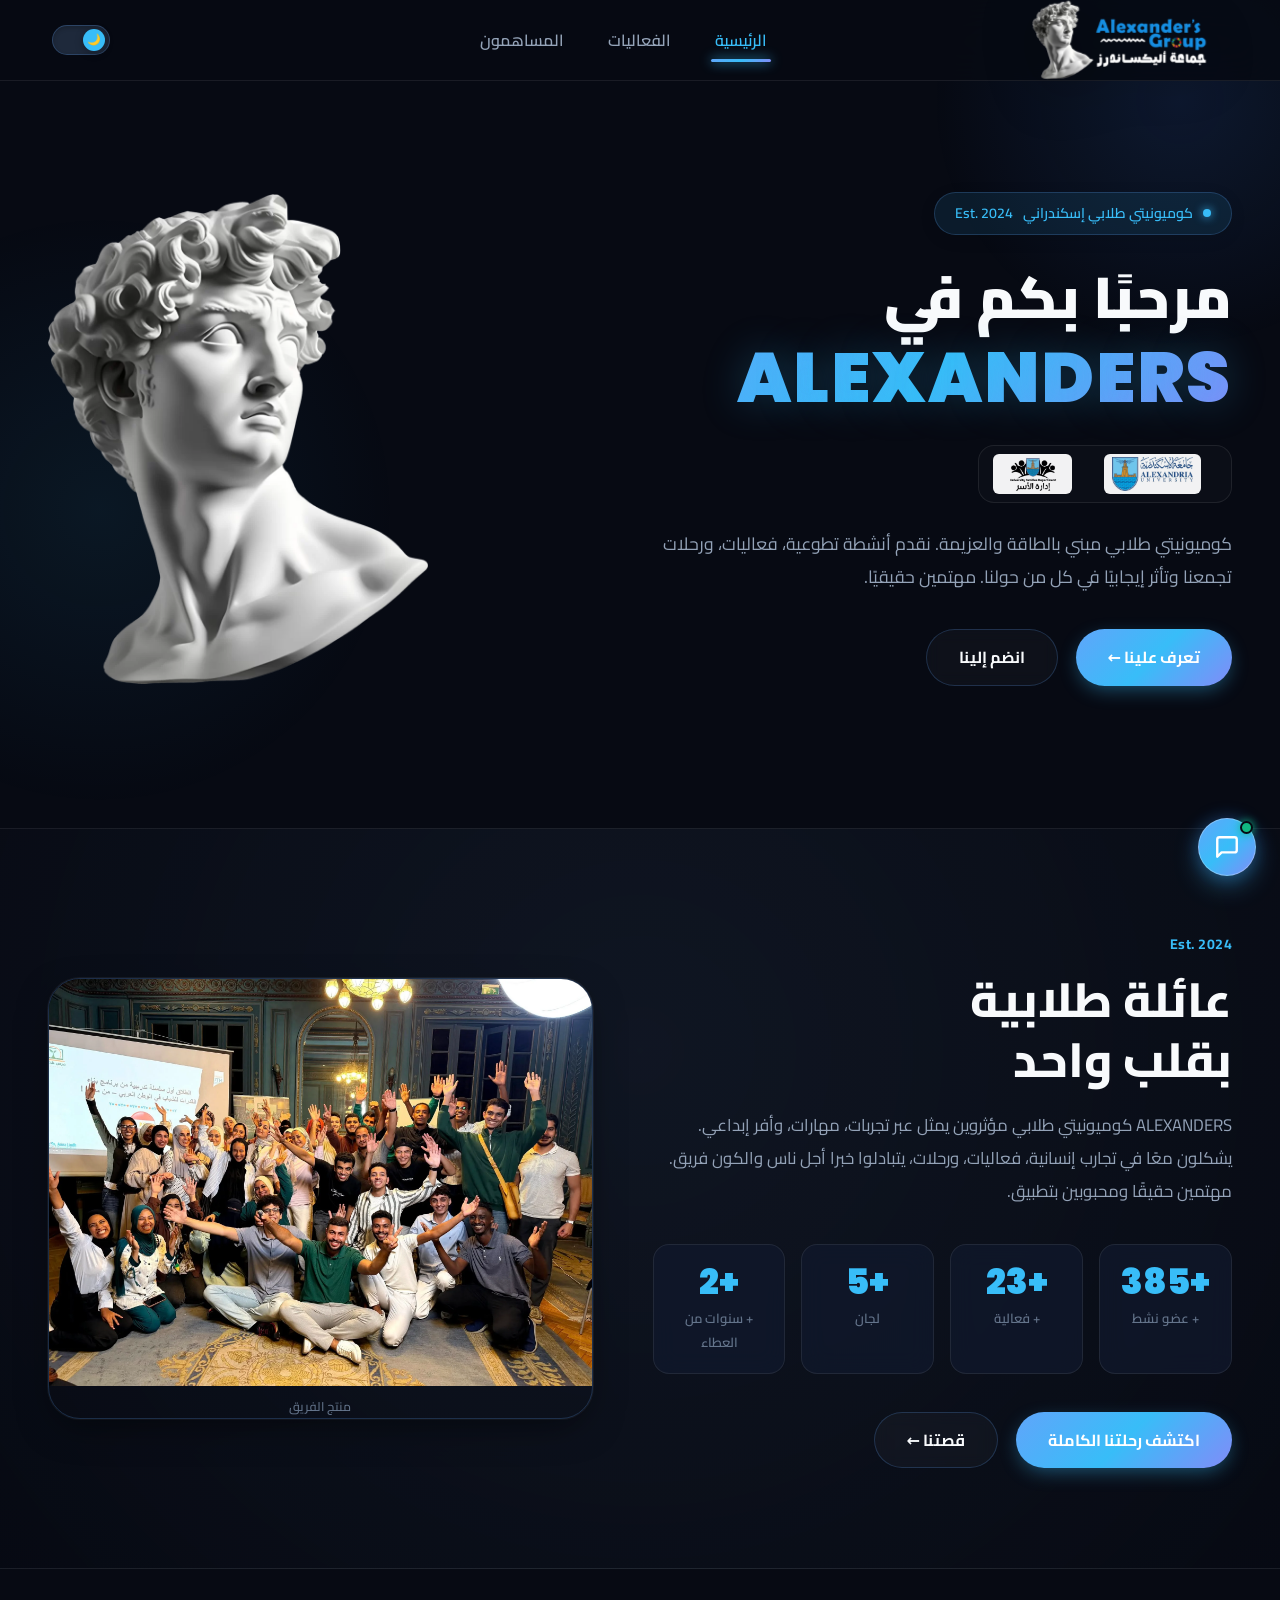
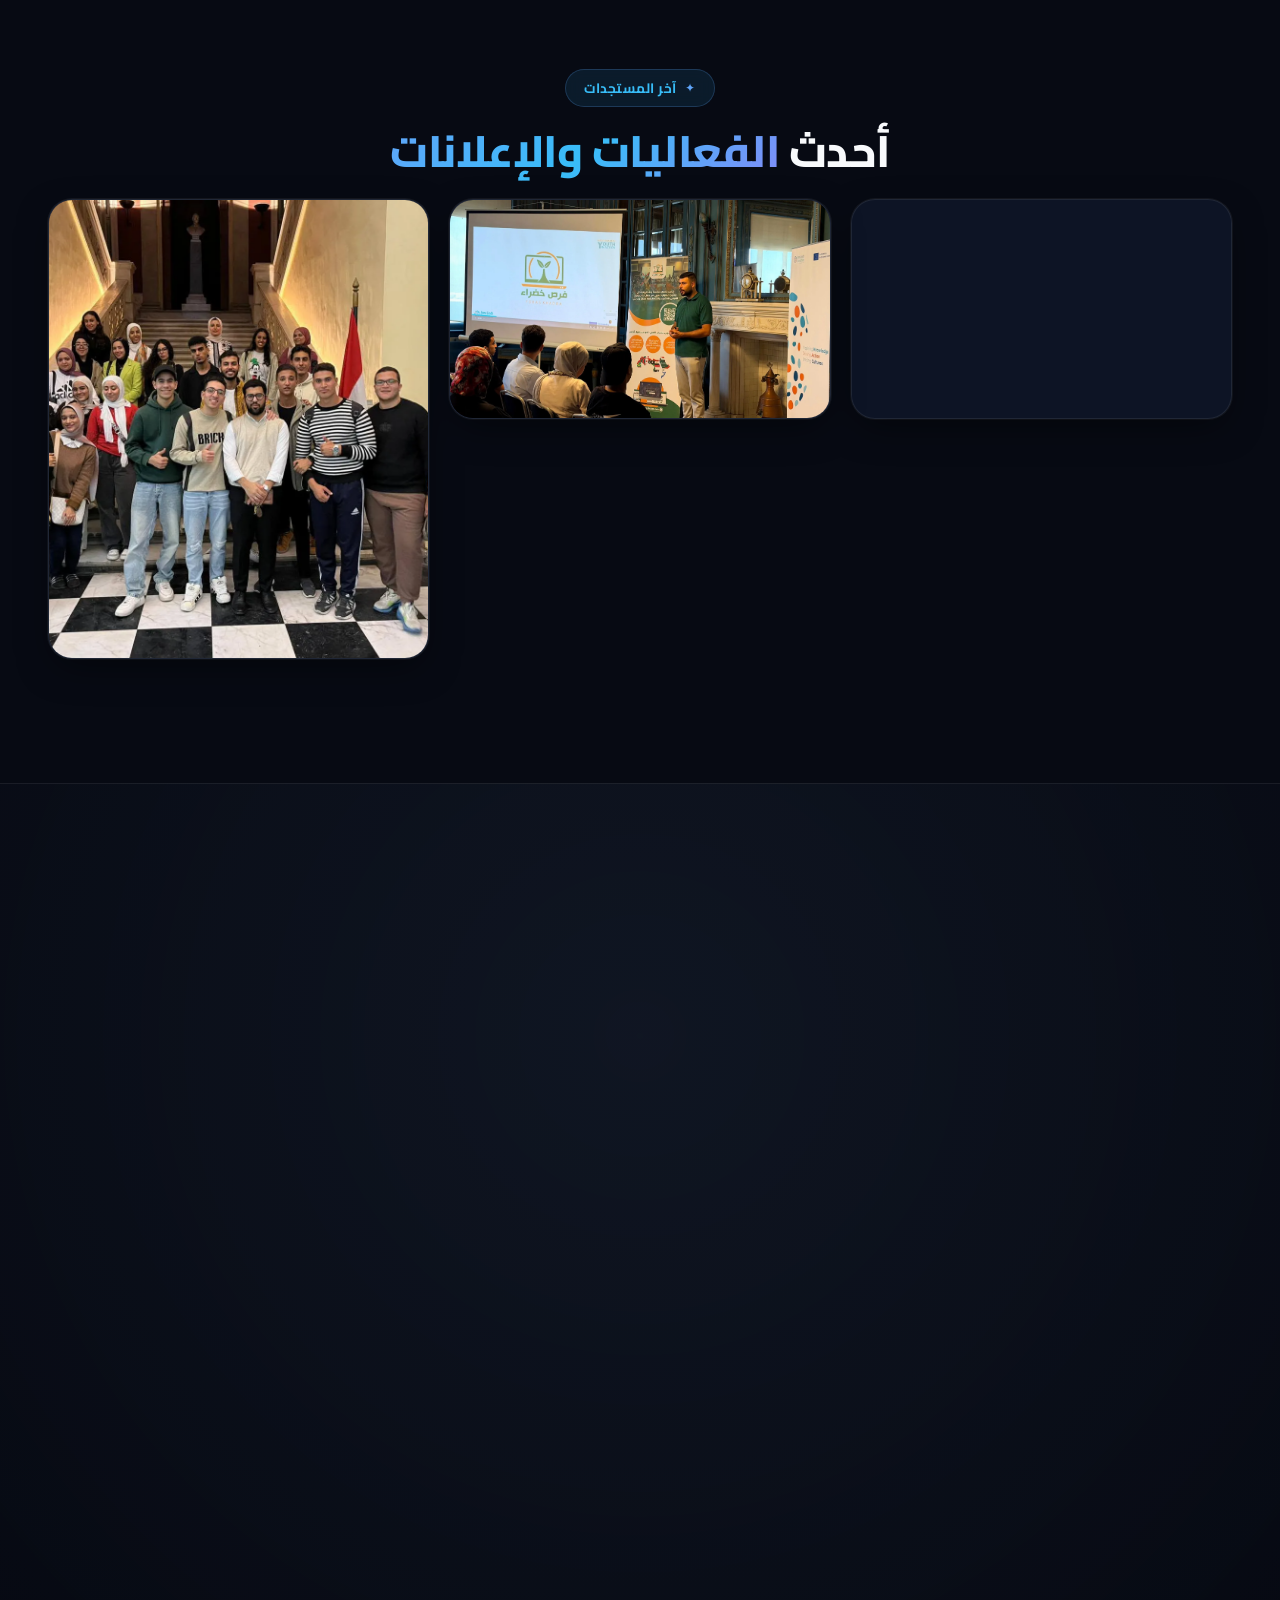
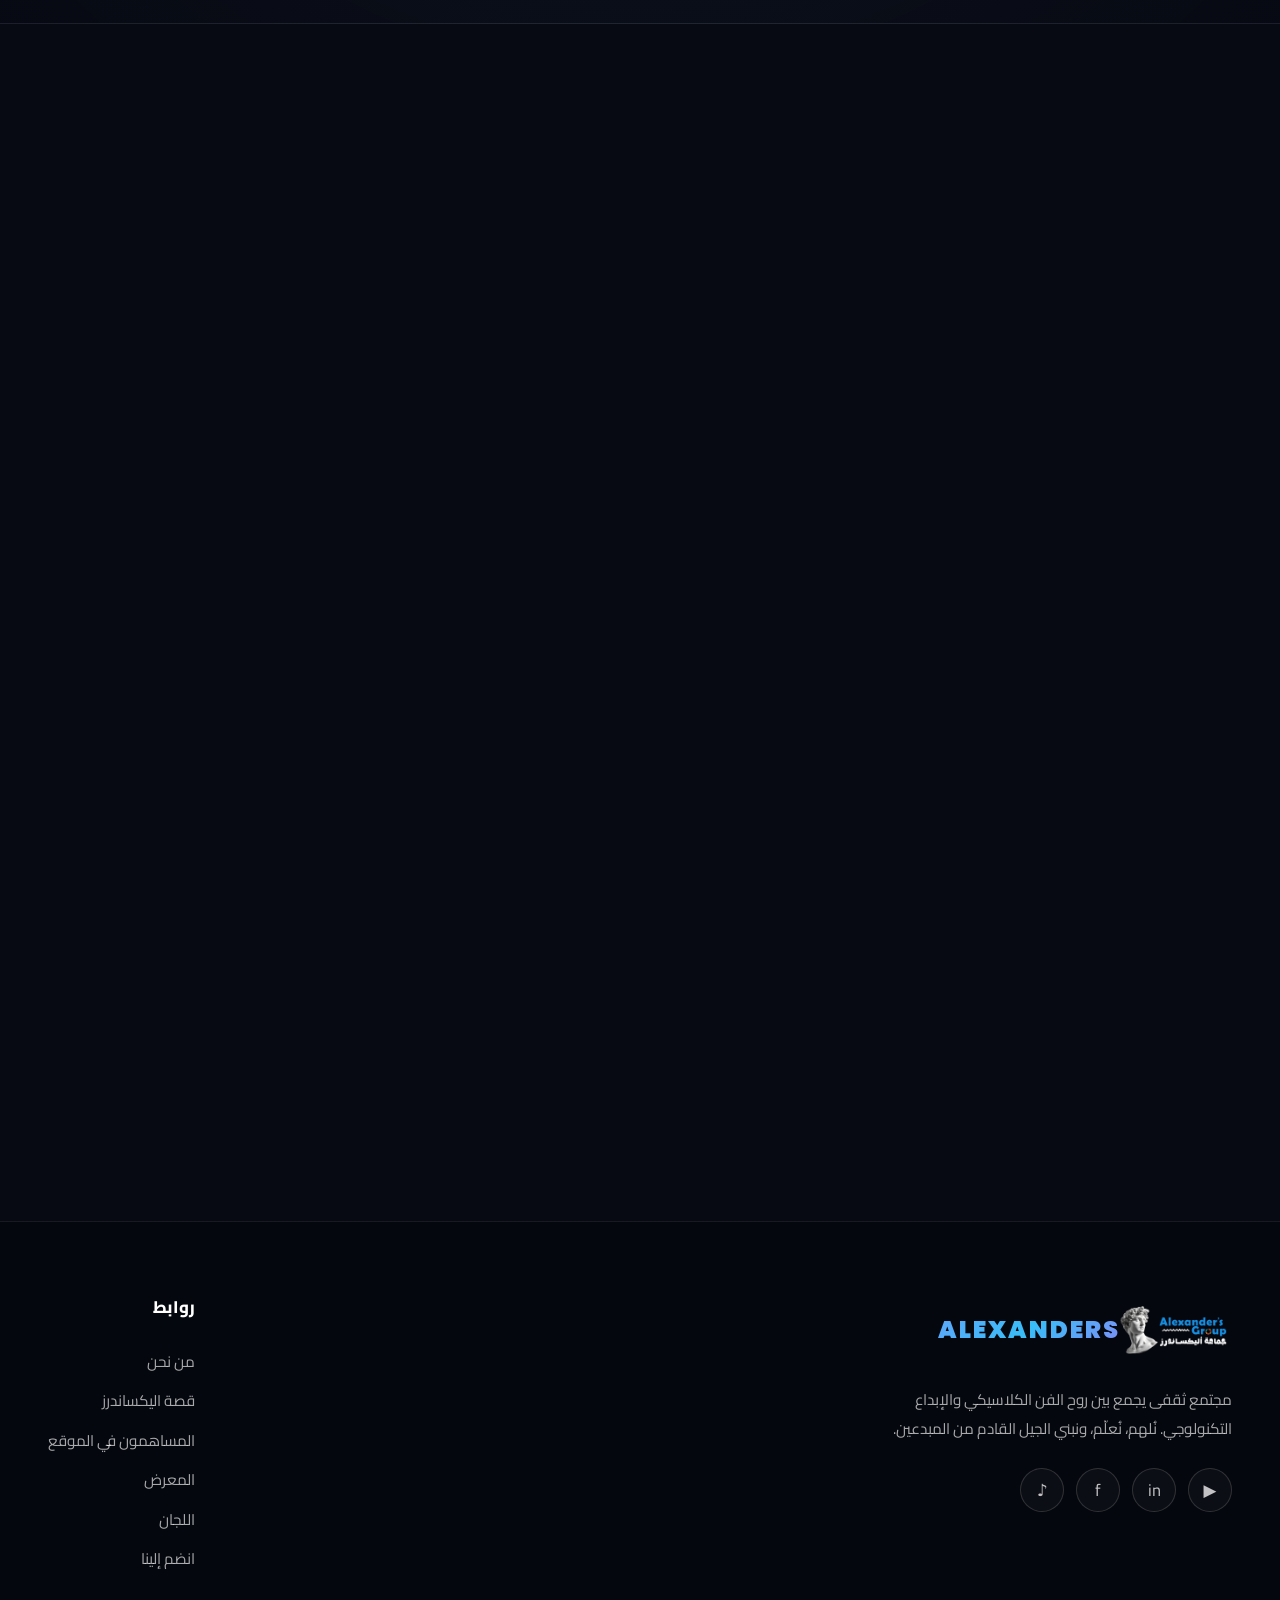
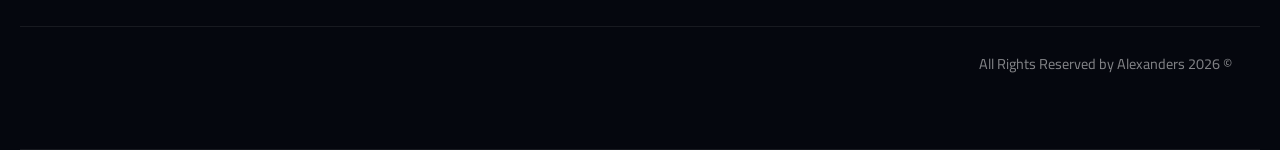
==== commit 0003667b: "Keep only Main, Events, and Honor links in site navbar" ====
--- a/index.html
+++ b/index.html
@@ -26,11 +26,8 @@
       </a>
       <div class="navbar-links">
         <a href="index.html" class="active">الرئيسية</a>
-        <a href="about.html">من نحن</a>
-        <a href="story.html">قصتنا</a>
         <a href="events.html">الفعاليات</a>
         <a href="honor.html">المساهمون</a>
-        <a href="gallery.html">المعرض</a>
       </div>
       <div class="navbar-actions">
         <button class="theme-toggle" onclick="toggleTheme()" aria-label="Toggle theme">
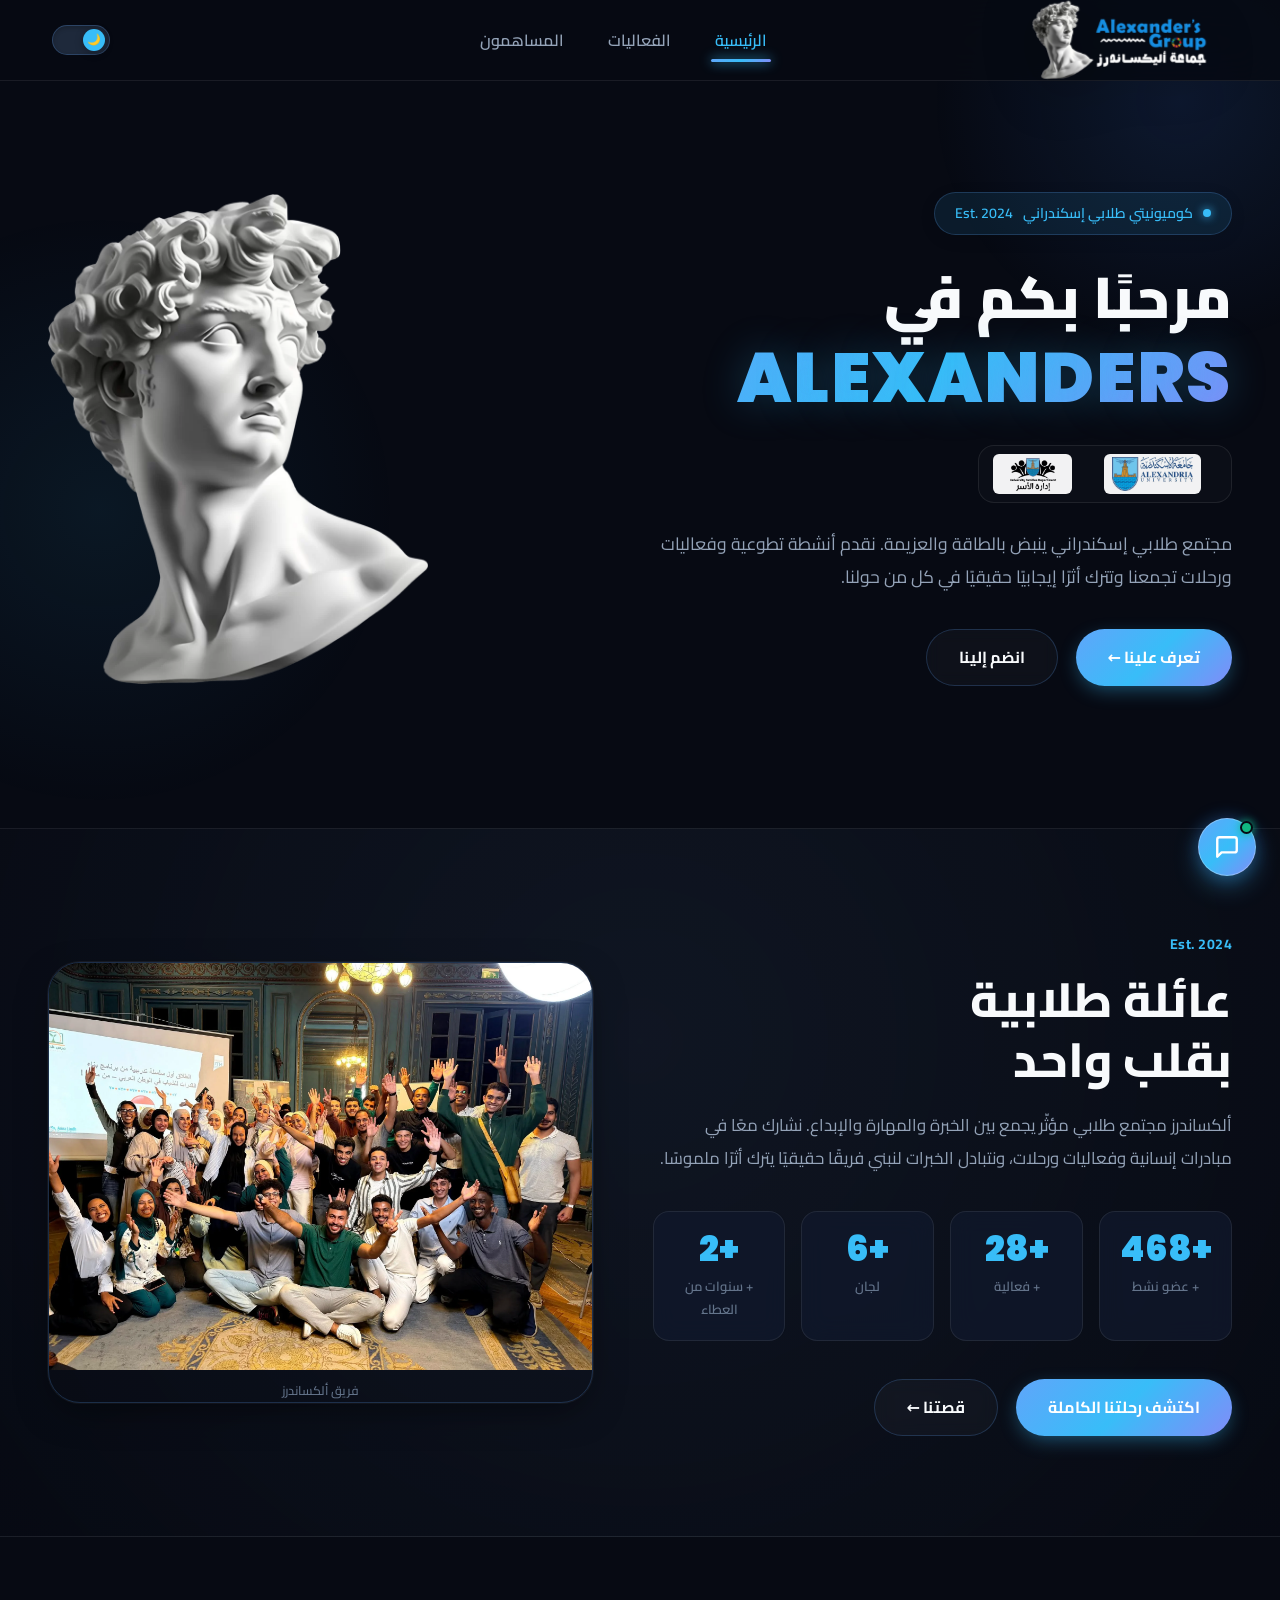
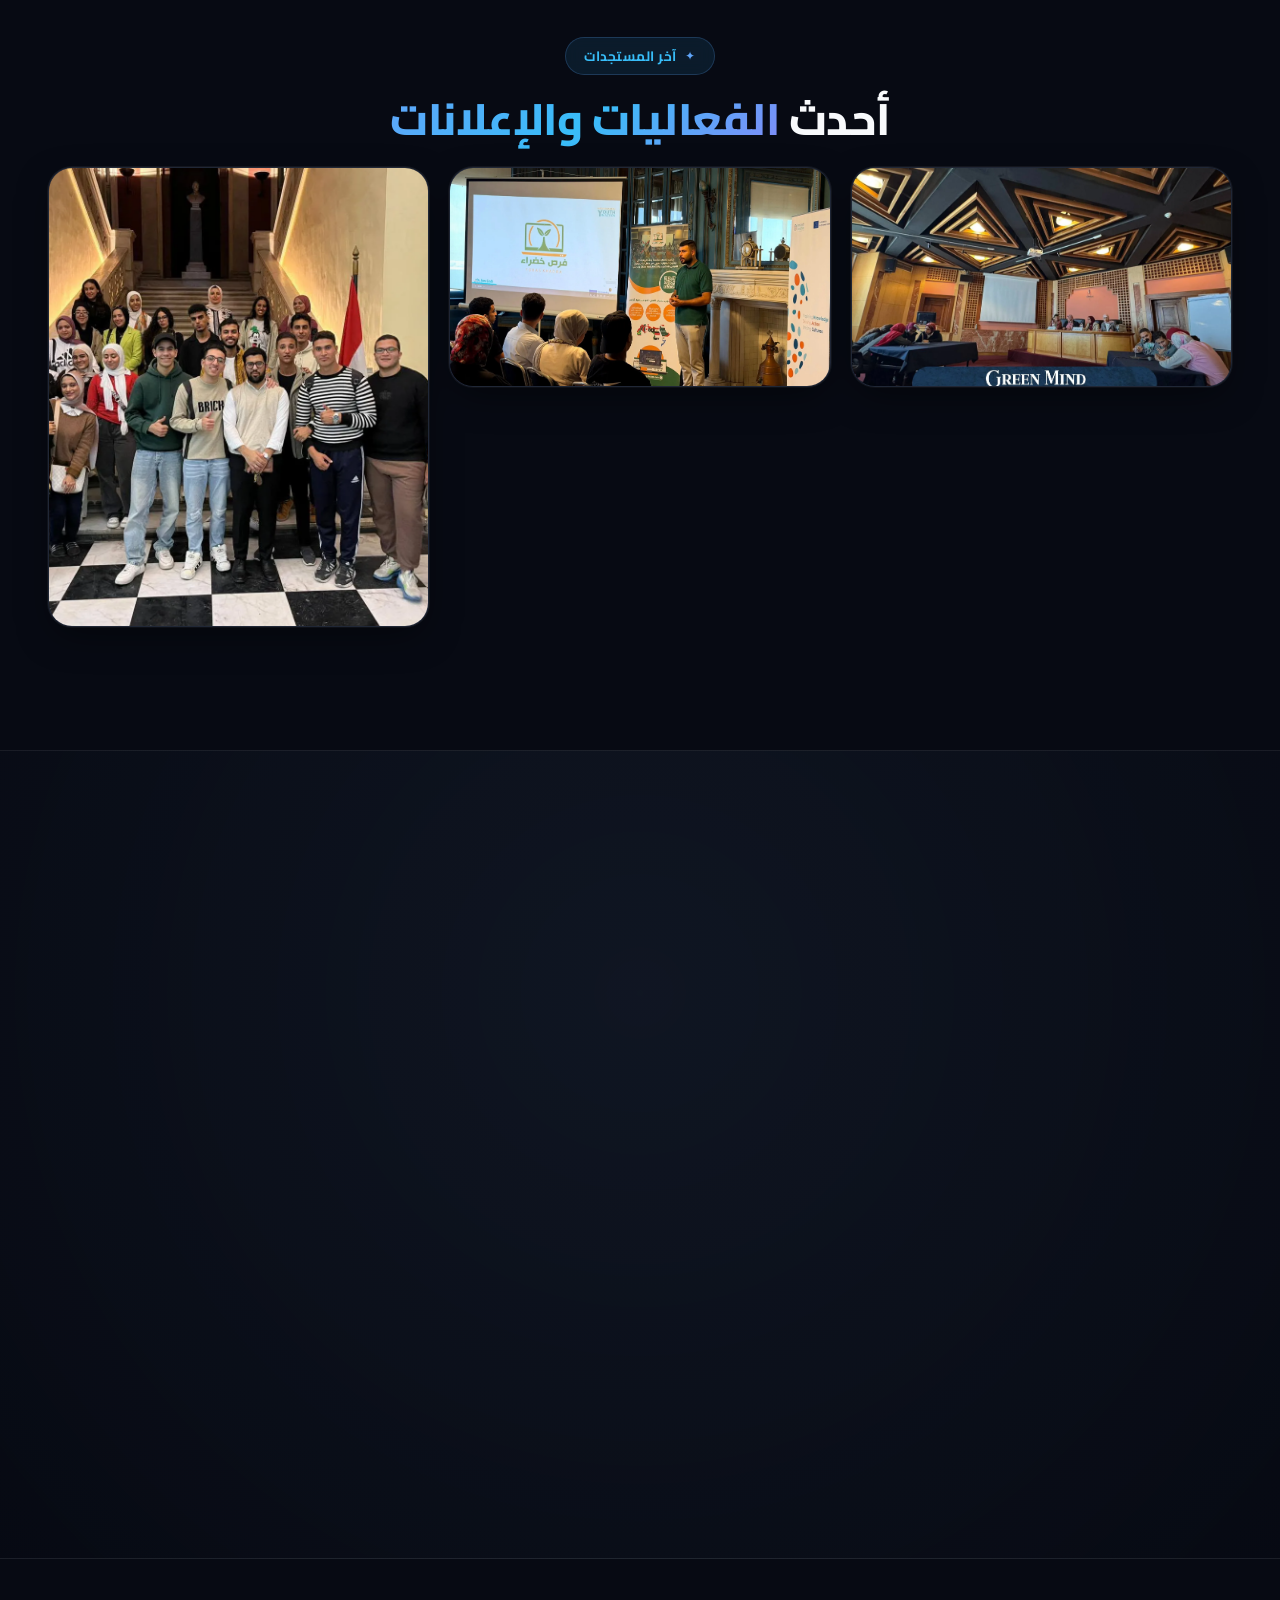
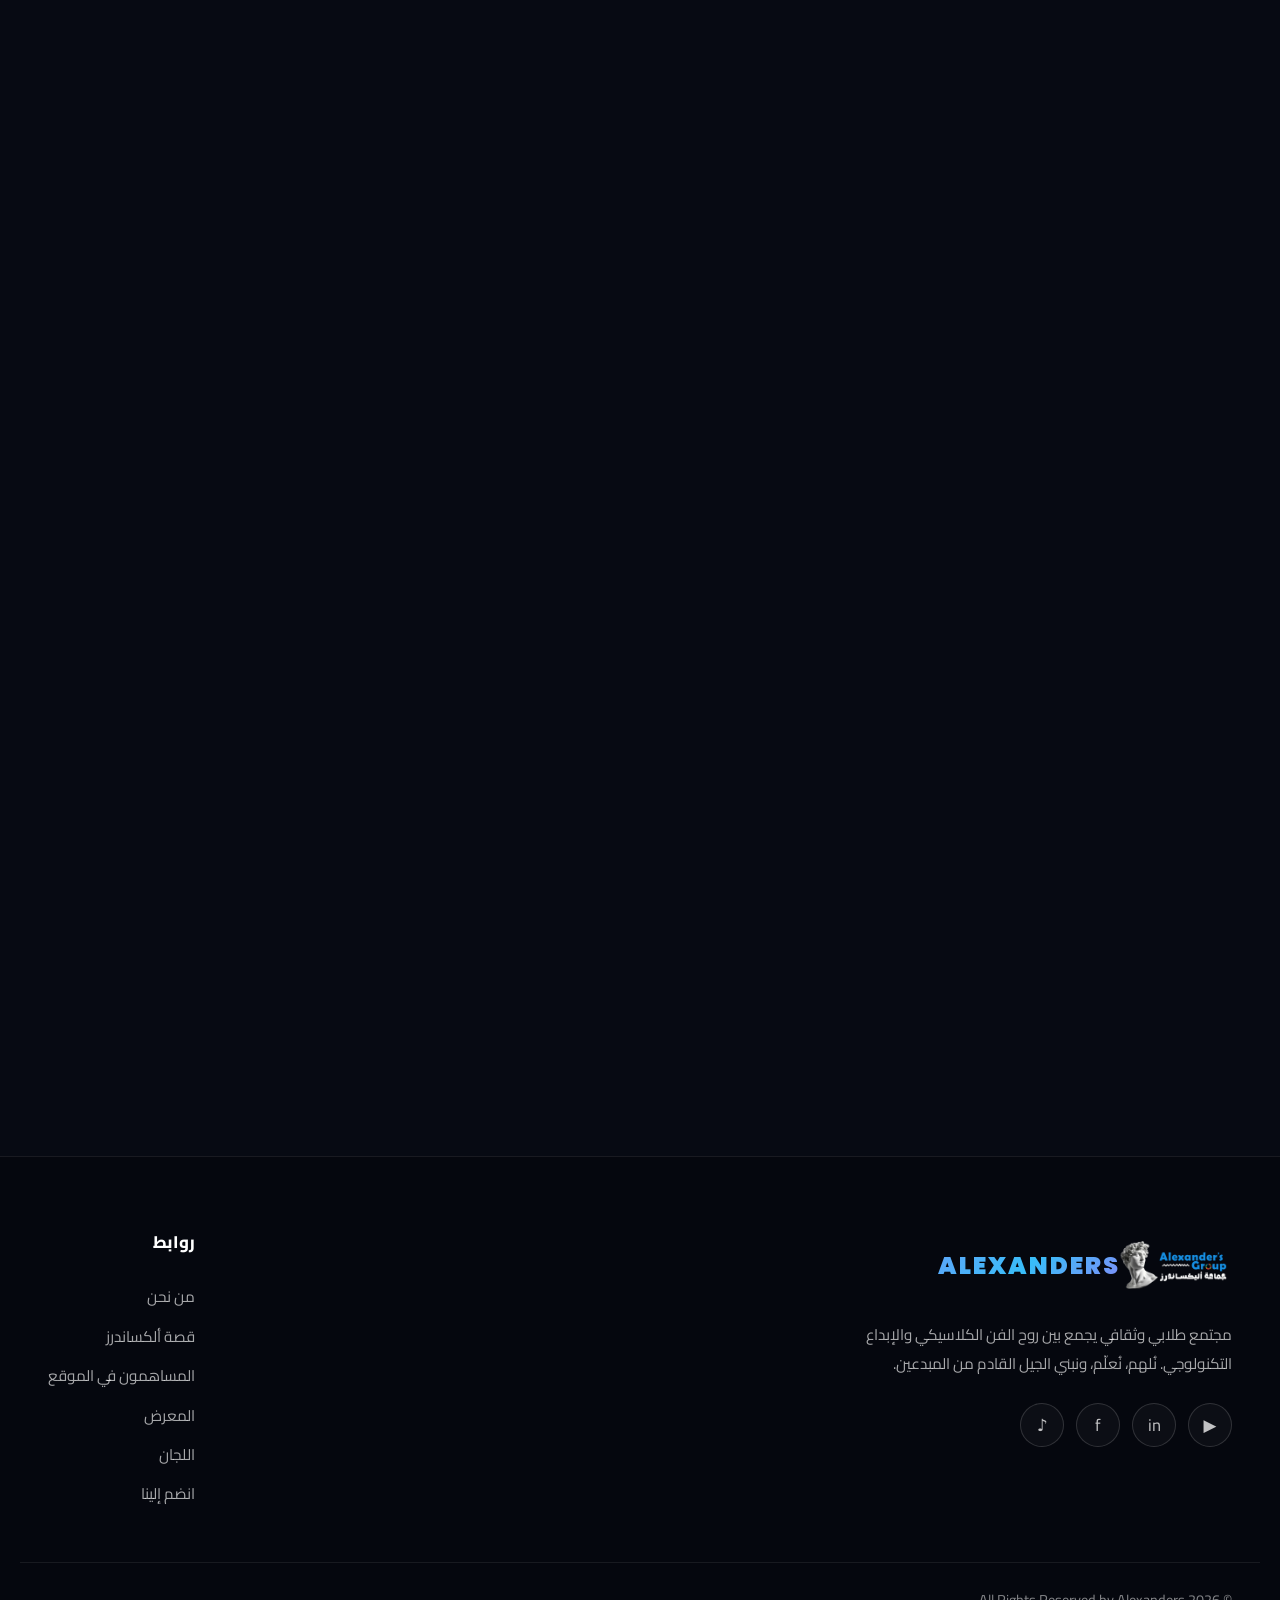
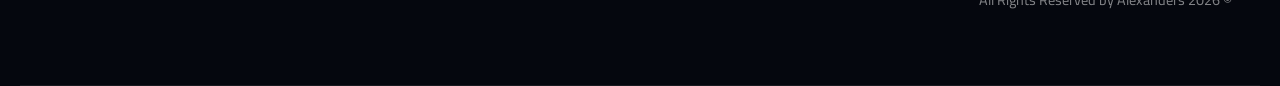
==== commit c11e341e: "Polish Arabic and English copy across all site pages for clarity and professionalism" ====
--- a/index.html
+++ b/index.html
@@ -73,8 +73,8 @@
           </div>
         </div>
         <p class="hero-desc">
-          كوميونيتي طلابي مبني بالطاقة والعزيمة. نقدم أنشطة تطوعية، فعاليات، ورحلات
-          تجمعنا وتأثر إيجابيًا في كل من حولنا. مهتمين حقيقيًا.
+          مجتمع طلابي إسكندراني ينبض بالطاقة والعزيمة. نقدم أنشطة تطوعية وفعاليات ورحلات
+          تجمعنا وتترك أثرًا إيجابيًا حقيقيًا في كل من حولنا.
         </p>
         <div class="hero-actions">
           <a href="about.html" class="btn btn-primary">تعرف علينا ←</a>
@@ -98,9 +98,9 @@
         <span class="est-badge">Est. 2024</span>
         <h2>عائلة طلابية<br>بقلب واحد</h2>
         <p>
-          ALEXANDERS كوميونيتي طلابي مؤثروين يمثل عبر تجربات، مهارات،
-          وأفر إبداعي. يشكلون معًا في تجارب إنسانية، فعاليات، ورحلات، يتبادلوا خبرا
-          أجل ناس والكون فريق. مهتمين حقيقًا ومحبوبين بتطبيق.
+          ألكساندرز مجتمع طلابي مؤثّر يجمع بين الخبرة والمهارة والإبداع. نشارك معًا
+          في مبادرات إنسانية وفعاليات ورحلات، ونتبادل الخبرات لنبني فريقًا حقيقيًا
+          يترك أثرًا ملموسًا.
         </p>
         <div class="stats-row stagger-children">
           <div class="stat-item">
@@ -130,7 +130,7 @@
           <source media="(max-width: 768px)" srcset="assets/mobile/MAIN-BnTpVCgF.webp">
           <img src="assets/pc/MAIN-BnTpVCgF.webp" alt="Alexanders Team" width="2048" height="1536" loading="lazy" decoding="async">
         </picture>
-        <span class="credit">منتج الفريق</span>
+        <span class="credit">فريق ألكساندرز</span>
       </div>
     </div>
   </section>
@@ -171,7 +171,7 @@
       <div class="text-center fade-in">
         <span class="section-label">الفريق</span>
         <h2 class="section-title">سبع لجان، عائلة واحدة</h2>
-        <p class="section-subtitle">كل لجنة فيها ناس فاهم إللي بيعملة — اختار اللجنة اللي تناسب شغفك وانضم للفريق بإمكانك.</p>
+        <p class="section-subtitle">كل لجنة تضم فريقًا شغوفًا ومتخصصًا — اختر اللجنة التي تناسب اهتماماتك وانضم إلينا.</p>
       </div>
       <div class="committees-slider">
         <div class="committee-card">
@@ -196,7 +196,7 @@
             <div class="card-icon">💻</div>
           </div>
           <h3>لجنة البرمجة</h3>
-          <p>قلب الحلول الرقمية وبناء المنصات — تصميم، تطوير، وإبتكار مواقع وتطبيقات احترافية.</p>
+          <p>قلب الحلول الرقمية وبناء المنصات — تصميم، تطوير، وابتكار مواقع وتطبيقات احترافية.</p>
         </div>
         <div class="committee-card">
           <div class="card-header">
@@ -243,23 +243,23 @@
     <div class="container">
       <div class="text-center fade-in">
         <span class="section-label">خدماتنا</span>
-        <h2 class="section-title"><span class="highlight">Offer</span> What We </h2>
+        <h2 class="section-title">ماذا <span class="highlight">نقدم؟</span></h2>
       </div>
       <div class="offer-grid stagger-children">
         <div class="offer-card">
           <div class="offer-icon">🤝</div>
           <h3>أنشطة تطوعية</h3>
-          <p>مبادرات إنسانية وأعمال مجتمعية اللجنة للمجتمع وتعود الي تكوين شخصية.</p>
+          <p>مبادرات إنسانية وأعمال مجتمعية تخدم المجتمع وتُسهم في بناء شخصية قيادية متكاملة.</p>
         </div>
         <div class="offer-card">
           <div class="offer-icon">🎉</div>
           <h3>فعاليات وحفلات</h3>
-          <p>حفلات تخرج ومناسبات للتعارف في أجواء مفعمة بالحيوية والمرح.</p>
+          <p>فعاليات جامعية ومناسبات للتعارف في أجواء مفعمة بالحيوية والمرح.</p>
         </div>
         <div class="offer-card">
           <div class="offer-icon">📚</div>
           <h3>ورش ودورات</h3>
-          <p>ورش تدريب مهارات — تنمية بشرية واجتماعية هادفة في مختلف المجالات والتقنية.</p>
+          <p>ورش تدريبية ودورات متخصصة في التنمية الذاتية والمهارات التقنية والعملية.</p>
         </div>
       </div>
     </div>
@@ -269,8 +269,8 @@
   <section class="cta-section" id="join">
     <div class="container">
       <div class="cta-box fade-in">
-        <h2>يلا انضم لـ العيلة</h2>
-        <p>لو بتحب التطوع، الفعاليات والتجارب الجامدة — مكانك هنا! ستكون جزءًا من كيان وإيد واحدة.</p>
+        <h2>انضم إلى عائلة ألكساندرز</h2>
+        <p>إذا كنت تحب التطوع والفعاليات والتجارب المميزة — مكانك هنا! كن جزءًا من كيان واحد وروح فريق حقيقية.</p>
         <a href="join.html" class="btn btn-cta">انضم إلينا الآن ←</a>
       </div>
     </div>
@@ -287,7 +287,7 @@
           </picture>
           <span>ALEXANDERS</span>
         </div>
-        <p>مجتمع ثقفى يجمع بين روح الفن الكلاسيكي والإبداع التكنولوجي. نُلهم، نُعلّم، ونبني الجيل القادم من المبدعين.</p>
+        <p>مجتمع طلابي وثقافي يجمع بين روح الفن الكلاسيكي والإبداع التكنولوجي. نُلهم، نُعلّم، ونبني الجيل القادم من المبدعين.</p>
         <div class="footer-socials">
           <a href="https://www.youtube.com/@alexandersgroup" aria-label="YouTube">▶</a>
           <a href="https://www.linkedin.com/company/alexanders-group/posts/" aria-label="LinkedIn">in</a>
@@ -298,7 +298,7 @@
       <div class="footer-links-group">
         <h4>روابط</h4>
         <a href="about.html">من نحن</a>
-        <a href="story.html">قصة اليكساندرز</a>
+        <a href="story.html">قصة ألكساندرز</a>
         <a href="honor.html">المساهمون في الموقع</a>
         <a href="gallery.html">المعرض</a>
         <a href="#committees">اللجان</a>
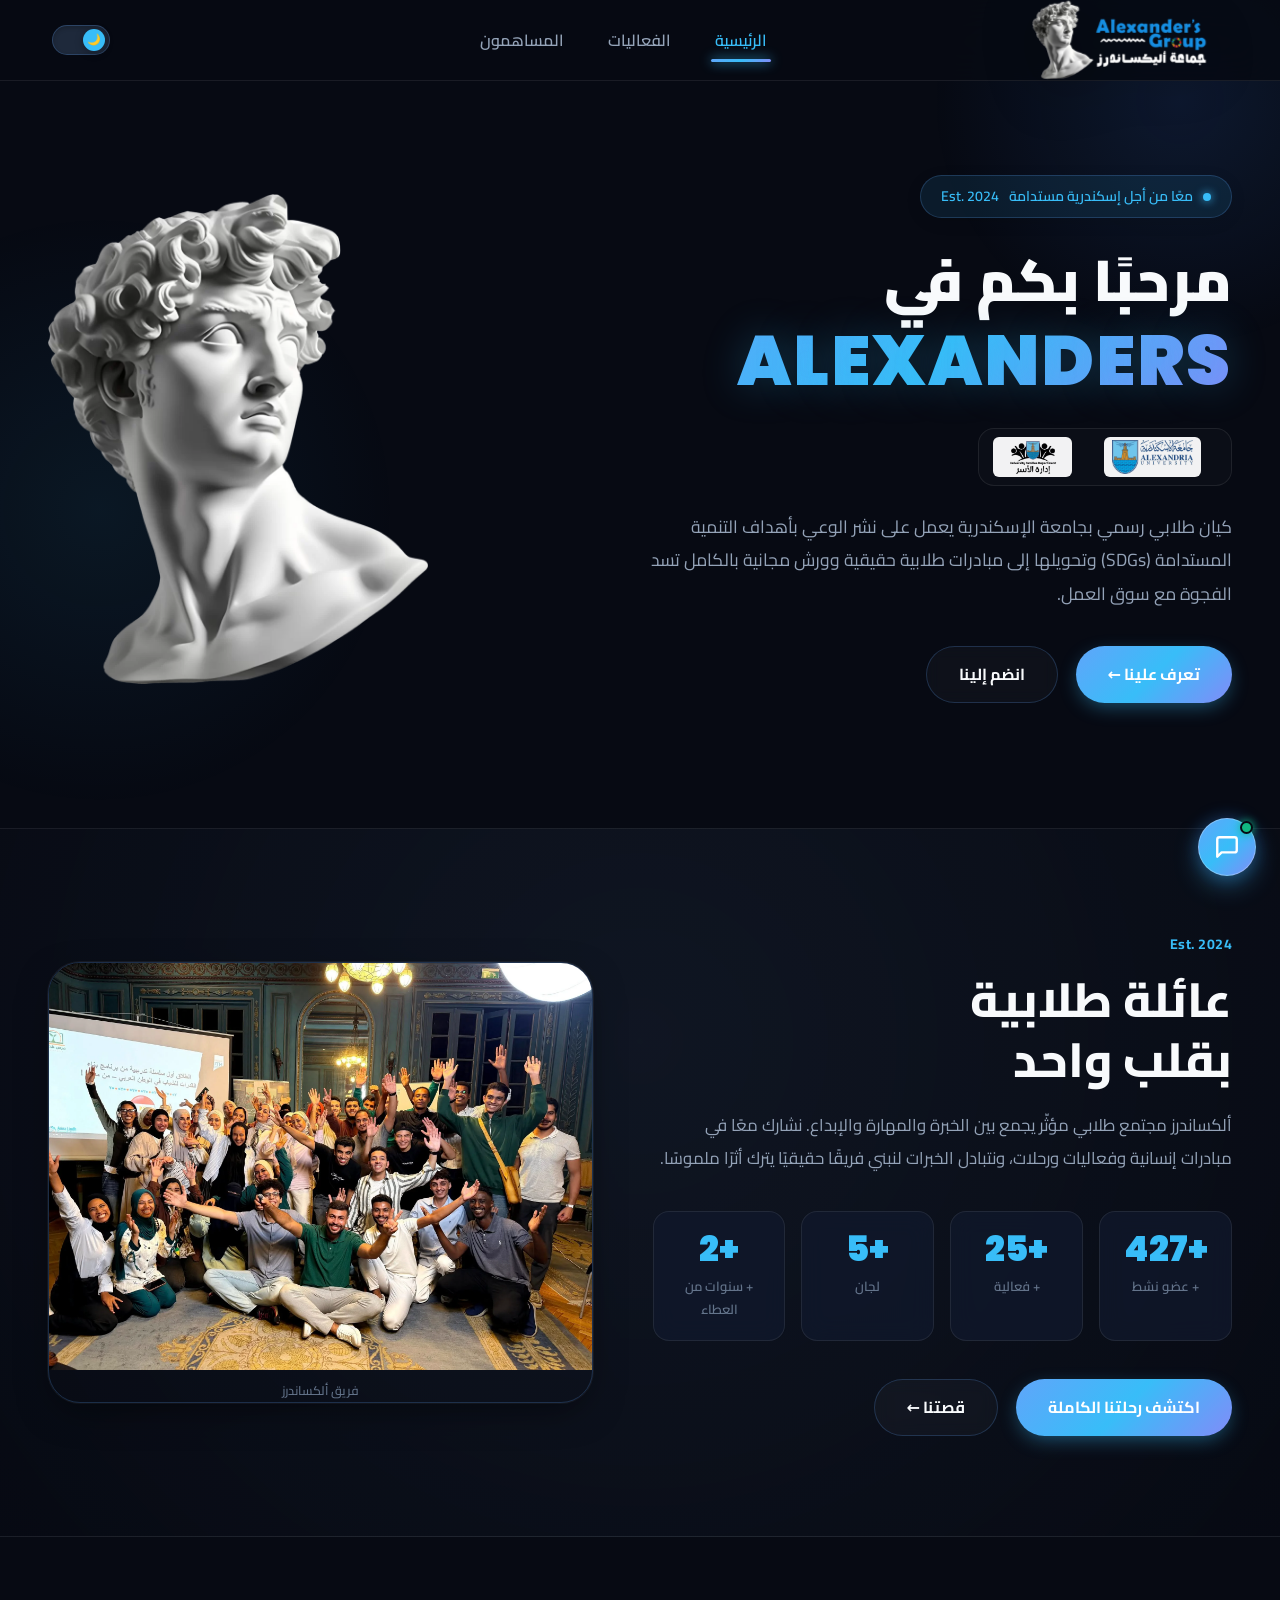
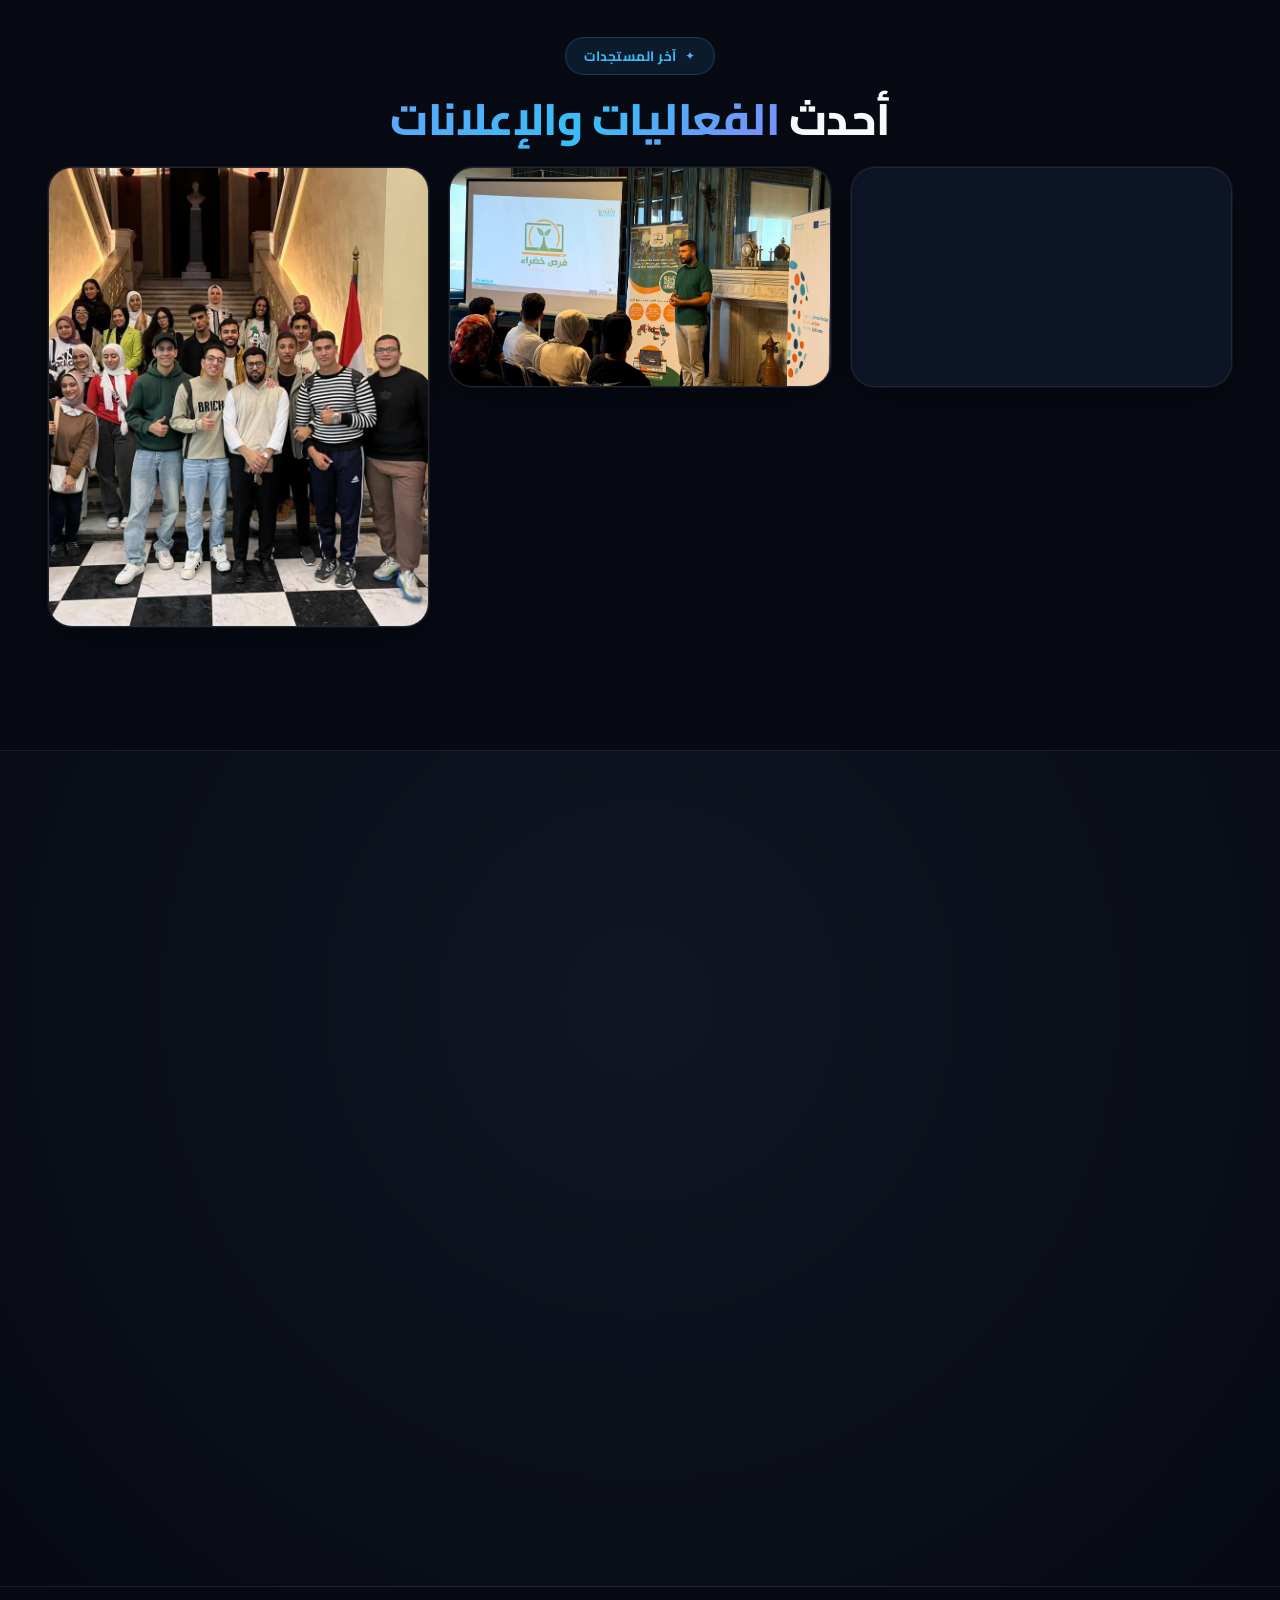
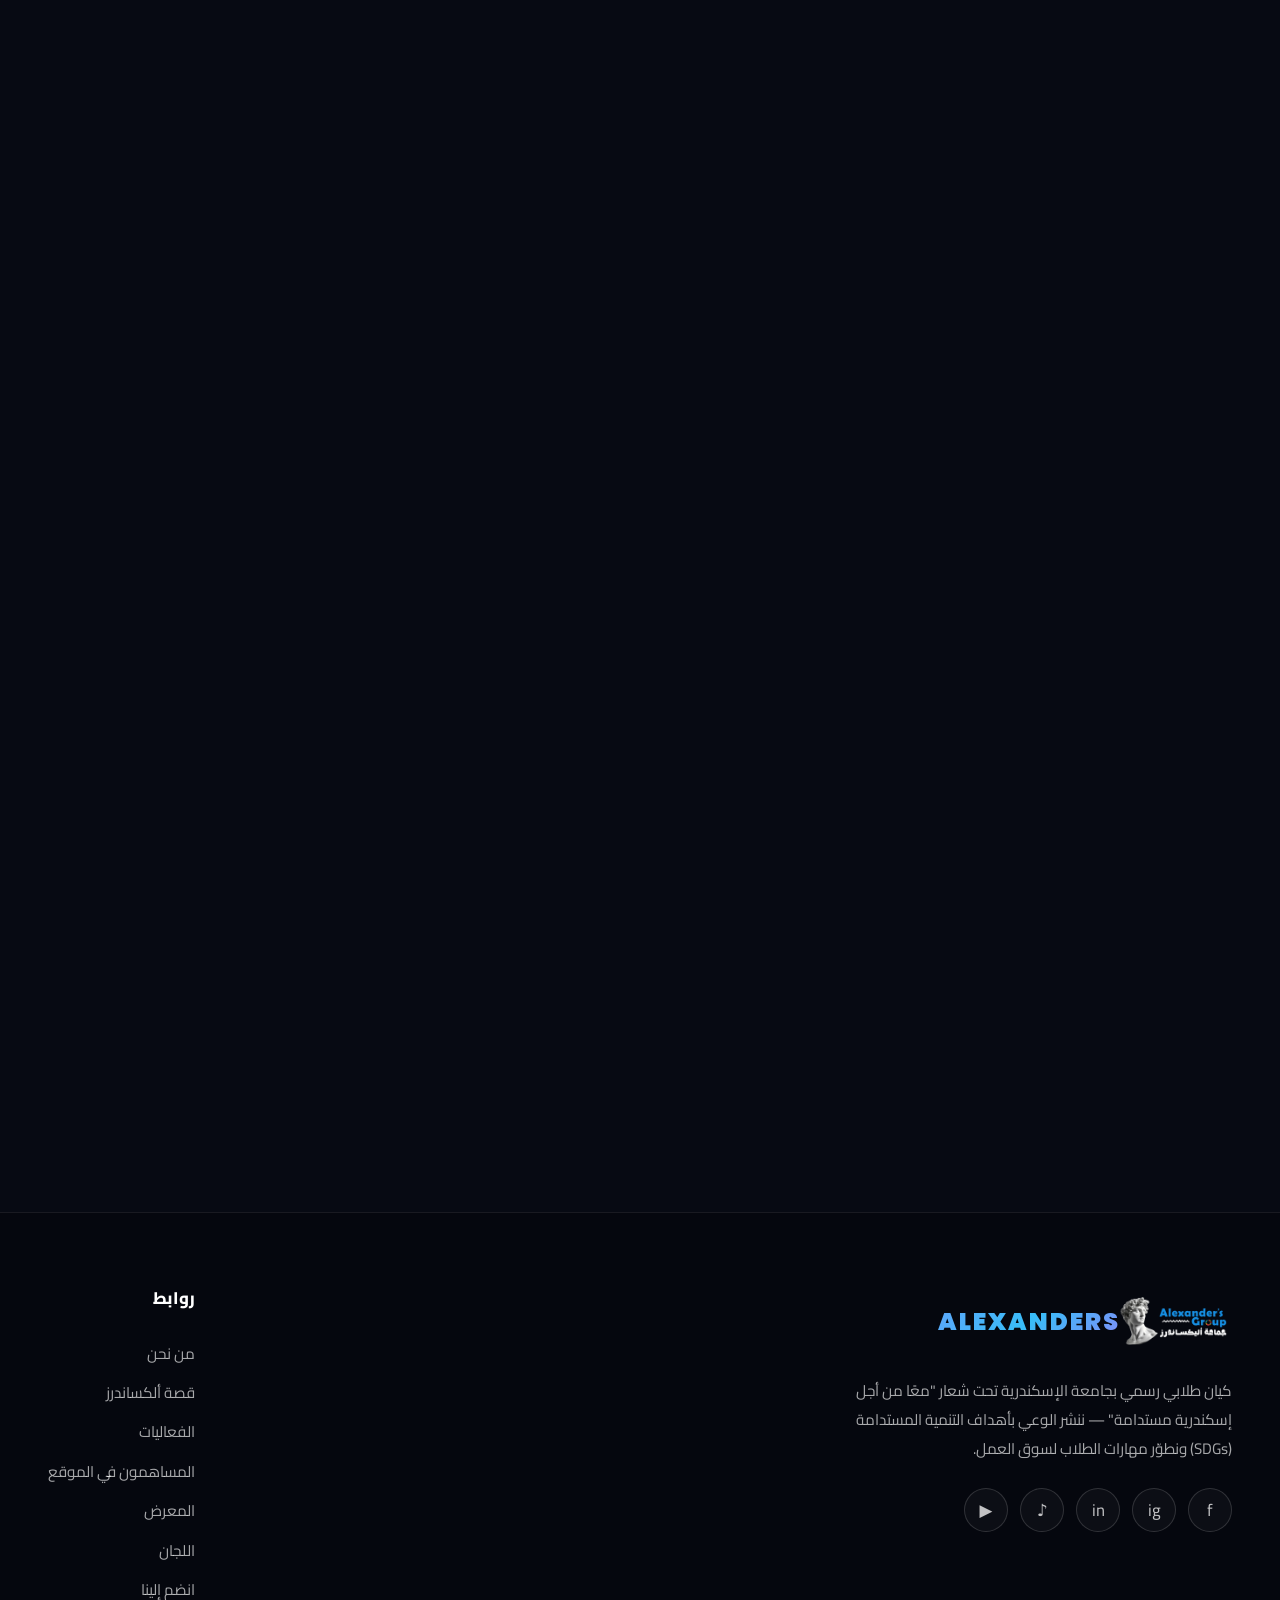
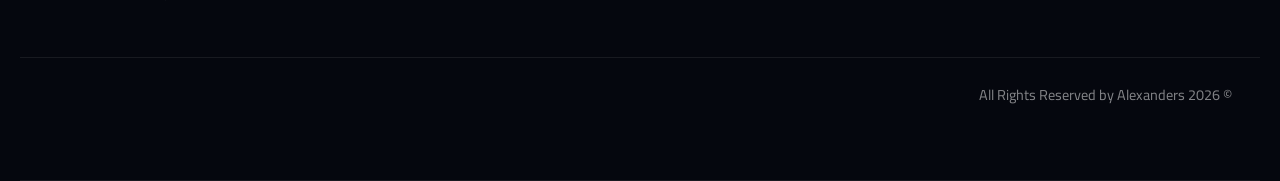
==== commit 4228787b: "Align all site links, 6 committees, forms, and content with official AI Knowledge Base" ====
--- a/index.html
+++ b/index.html
@@ -53,7 +53,7 @@
       <div class="hero-content">
         <div class="hero-badge">
           <span class="dot"></span>
-          <span>كوميونيتي طلابي إسكندراني</span>
+          <span>معًا من أجل إسكندرية مستدامة</span>
           <span>Est. 2024</span>
         </div>
         <h1 class="hero-title">
@@ -73,8 +73,8 @@
           </div>
         </div>
         <p class="hero-desc">
-          مجتمع طلابي إسكندراني ينبض بالطاقة والعزيمة. نقدم أنشطة تطوعية وفعاليات ورحلات
-          تجمعنا وتترك أثرًا إيجابيًا حقيقيًا في كل من حولنا.
+          كيان طلابي رسمي بجامعة الإسكندرية يعمل على نشر الوعي بأهداف التنمية المستدامة (SDGs)
+          وتحويلها إلى مبادرات طلابية حقيقية وورش مجانية بالكامل تسد الفجوة مع سوق العمل.
         </p>
         <div class="hero-actions">
           <a href="about.html" class="btn btn-primary">تعرف علينا ←</a>
@@ -112,7 +112,7 @@
             <div class="stat-label">+ فعالية</div>
           </div>
           <div class="stat-item">
-            <div class="stat-number" data-target="7">0</div>
+            <div class="stat-number" data-target="6">0</div>
             <div class="stat-label">لجان</div>
           </div>
           <div class="stat-item">
@@ -170,65 +170,57 @@
     <div class="container">
       <div class="text-center fade-in">
         <span class="section-label">الفريق</span>
-        <h2 class="section-title">سبع لجان، عائلة واحدة</h2>
+        <h2 class="section-title">ست لجان، عائلة واحدة</h2>
         <p class="section-subtitle">كل لجنة تضم فريقًا شغوفًا ومتخصصًا — اختر اللجنة التي تناسب اهتماماتك وانضم إلينا.</p>
       </div>
       <div class="committees-slider">
         <div class="committee-card">
           <div class="card-header">
             <span class="card-number">01</span>
-            <div class="card-icon">📰</div>
-          </div>
-          <h3>لجنة الإعلام</h3>
-          <p>نوصل صوت المجتمع للعالم — تغطية إعلامية، كتابة محتوى، وصناعة قصص تلهم.</p>
+            <div class="card-icon">🎤</div>
+          </div>
+          <h3>لجنة التنظيم (OC)</h3>
+          <p>الإدارة الميدانية واللوجستيات — تخطيط وتنظيم وتنفيذ الإيفنتات والمؤتمرات والرحلات على أرض الواقع.</p>
         </div>
         <div class="committee-card">
           <div class="card-header">
             <span class="card-number">02</span>
+            <div class="card-icon">👥</div>
+          </div>
+          <h3>الموارد البشرية (HR)</h3>
+          <p>مقابلات التقديم، متابعة وتطوير الأعضاء، وتخصيص مسؤول متابعة (HR Follower) لدعم كل عضو.</p>
+        </div>
+        <div class="committee-card">
+          <div class="card-header">
+            <span class="card-number">03</span>
             <div class="card-icon">🤝</div>
           </div>
-          <h3>العلاقات العامة</h3>
-          <p>بناء جسور التعاون مع الكليات والجهات الطلابية وتعزيز صورة المجتمع.</p>
-        </div>
-        <div class="committee-card">
-          <div class="card-header">
-            <span class="card-number">03</span>
-            <div class="card-icon">💻</div>
-          </div>
-          <h3>لجنة البرمجة</h3>
-          <p>قلب الحلول الرقمية وبناء المنصات — تصميم، تطوير، وابتكار مواقع وتطبيقات احترافية.</p>
+          <h3>العلاقات العامة (PR)</h3>
+          <p>التمثيل الرسمي والتواصل مع المؤسسات الخارجية والمتحدثين وبناء الشراكات الاستراتيجية والرعايات.</p>
         </div>
         <div class="committee-card">
           <div class="card-header">
             <span class="card-number">04</span>
             <div class="card-icon">🎥</div>
           </div>
-          <h3>لجنة الميديا</h3>
-          <p>إنتاج فيديوهات، تصاميم، وموشن جرافيك بجودة احترافية تعكس هويتنا.</p>
+          <h3>الميديا والإعلام (Media)</h3>
+          <p>الإنتاج الرقمي والهوية البصرية عبر 4 مسارات: التصميم الجرافيكي، المونتاج، التصوير، وكتابة المحتوى والفويس أوفر.</p>
         </div>
         <div class="committee-card">
           <div class="card-header">
             <span class="card-number">05</span>
-            <div class="card-icon">🎤</div>
-          </div>
-          <h3>لجنة التنظيم</h3>
-          <p>تنظيم وإدارة الأحداث والفعاليات — من التخطيط للتنفيذ لخلق تجارب مميزة.</p>
+            <div class="card-icon">🎨</div>
+          </div>
+          <h3>اللجنة الفنية والهاند ميد</h3>
+          <p>الاستدامة البيئية عبر الفنون الإبداعية، إعادة التدوير (Recycling & Upcycling)، وتصميم ديكورات الفعاليات.</p>
         </div>
         <div class="committee-card">
           <div class="card-header">
             <span class="card-number">06</span>
-            <div class="card-icon">📢</div>
-          </div>
-          <h3>الموارد البشرية</h3>
-          <p>بناء فريق متكامل ورعاية روح العائلة بين الأعضاء وتطوير مهاراتهم.</p>
-        </div>
-        <div class="committee-card">
-          <div class="card-header">
-            <span class="card-number">07</span>
-            <div class="card-icon">🎨</div>
-          </div>
-          <h3>لجنة الفن</h3>
-          <p>الإبداع والتعبير الفني — رسم، تصوير، وتنفيذ أعمال فنية تعبّر عن هوية الفريق.</p>
+            <div class="card-icon">💻</div>
+          </div>
+          <h3>لجنة البرمجة (Programming)</h3>
+          <p>الدعم التقني وبناء وتطوير المواقع الإلكترونية والأدوات التقنية والمنصات الرقمية الخاصة بالكيان.</p>
         </div>
       </div>
       <div class="committees-nav">
@@ -247,19 +239,19 @@
       </div>
       <div class="offer-grid stagger-children">
         <div class="offer-card">
+          <div class="offer-icon">🎁</div>
+          <h3>مجانية 100%</h3>
+          <p>جميع الفعاليات والكورسات والورش والبرامج التدريبية والرحلات مجانية بالكامل بدون أي رسوم.</p>
+        </div>
+        <div class="offer-card">
+          <div class="offer-icon">🎓</div>
+          <h3>شهادات معتمدة ومهارات عملية</h3>
+          <p>تطوير المهارات التقنية والشخصية لسوق العمل، مع شهادات معتمدة وبدلات انتقال للعديد من البرامج الرسمية.</p>
+        </div>
+        <div class="offer-card">
           <div class="offer-icon">🤝</div>
-          <h3>أنشطة تطوعية</h3>
-          <p>مبادرات إنسانية وأعمال مجتمعية تخدم المجتمع وتُسهم في بناء شخصية قيادية متكاملة.</p>
-        </div>
-        <div class="offer-card">
-          <div class="offer-icon">🎉</div>
-          <h3>فعاليات وحفلات</h3>
-          <p>فعاليات جامعية ومناسبات للتعارف في أجواء مفعمة بالحيوية والمرح.</p>
-        </div>
-        <div class="offer-card">
-          <div class="offer-icon">📚</div>
-          <h3>ورش ودورات</h3>
-          <p>ورش تدريبية ودورات متخصصة في التنمية الذاتية والمهارات التقنية والعملية.</p>
+          <h3>بيئة طلابية داعمة ومرنة</h3>
+          <p>مراعاة كاملة لمواعيد الجامعة والامتحانات، مع دعم مستمر عبر مسؤول متابعة مخصص (HR Follower).</p>
         </div>
       </div>
     </div>
@@ -287,18 +279,20 @@
           </picture>
           <span>ALEXANDERS</span>
         </div>
-        <p>مجتمع طلابي وثقافي يجمع بين روح الفن الكلاسيكي والإبداع التكنولوجي. نُلهم، نُعلّم، ونبني الجيل القادم من المبدعين.</p>
+        <p>كيان طلابي رسمي بجامعة الإسكندرية تحت شعار "معًا من أجل إسكندرية مستدامة" — ننشر الوعي بأهداف التنمية المستدامة (SDGs) ونطوّر مهارات الطلاب لسوق العمل.</p>
         <div class="footer-socials">
-          <a href="https://www.youtube.com/@alexandersgroup" aria-label="YouTube">▶</a>
-          <a href="https://www.linkedin.com/company/alexanders-group/posts/" aria-label="LinkedIn">in</a>
-          <a href="https://www.facebook.com/profile.php?id=61573564592001" aria-label="Facebook">f</a>
-          <a href="https://www.tiktok.com/@alexanders.groupp" aria-label="TikTok">♪</a>
+          <a href="https://www.facebook.com/share/1HKtdgUo2Y/" target="_blank" rel="noopener noreferrer" aria-label="Facebook">f</a>
+          <a href="https://www.instagram.com/alexandersgroupp?cplk=OTVoNjFucG80YWd3" target="_blank" rel="noopener noreferrer" aria-label="Instagram">ig</a>
+          <a href="https://www.linkedin.com/company/alexanders-group/" target="_blank" rel="noopener noreferrer" aria-label="LinkedIn">in</a>
+          <a href="https://www.tiktok.com/@alexanders.groupp?_t=ZS-8w0G3h8ZYue&_r=1" target="_blank" rel="noopener noreferrer" aria-label="TikTok">♪</a>
+          <a href="https://youtube.com/@alexandersgroup?si=k3B7DaCmbUiI3ybJ" target="_blank" rel="noopener noreferrer" aria-label="YouTube">▶</a>
         </div>
       </div>
       <div class="footer-links-group">
         <h4>روابط</h4>
         <a href="about.html">من نحن</a>
         <a href="story.html">قصة ألكساندرز</a>
+        <a href="events.html">الفعاليات</a>
         <a href="honor.html">المساهمون في الموقع</a>
         <a href="gallery.html">المعرض</a>
         <a href="#committees">اللجان</a>
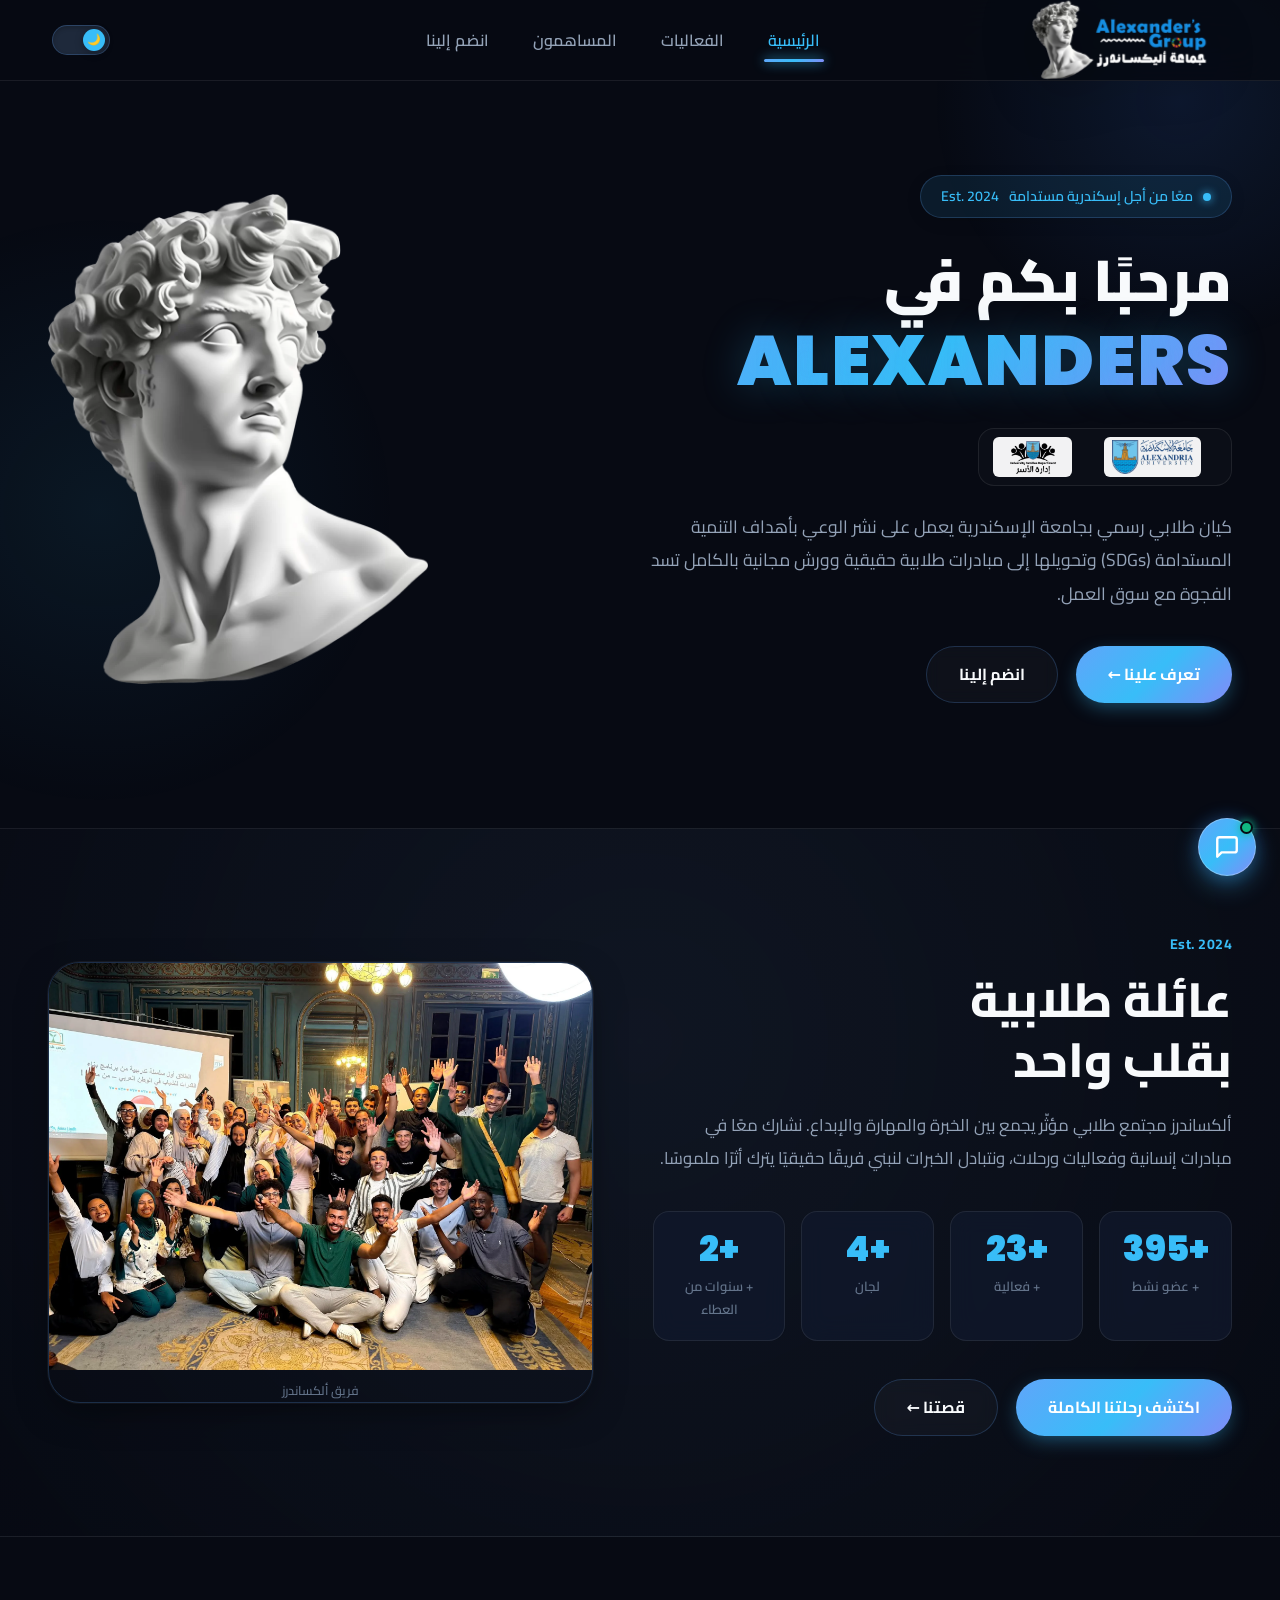
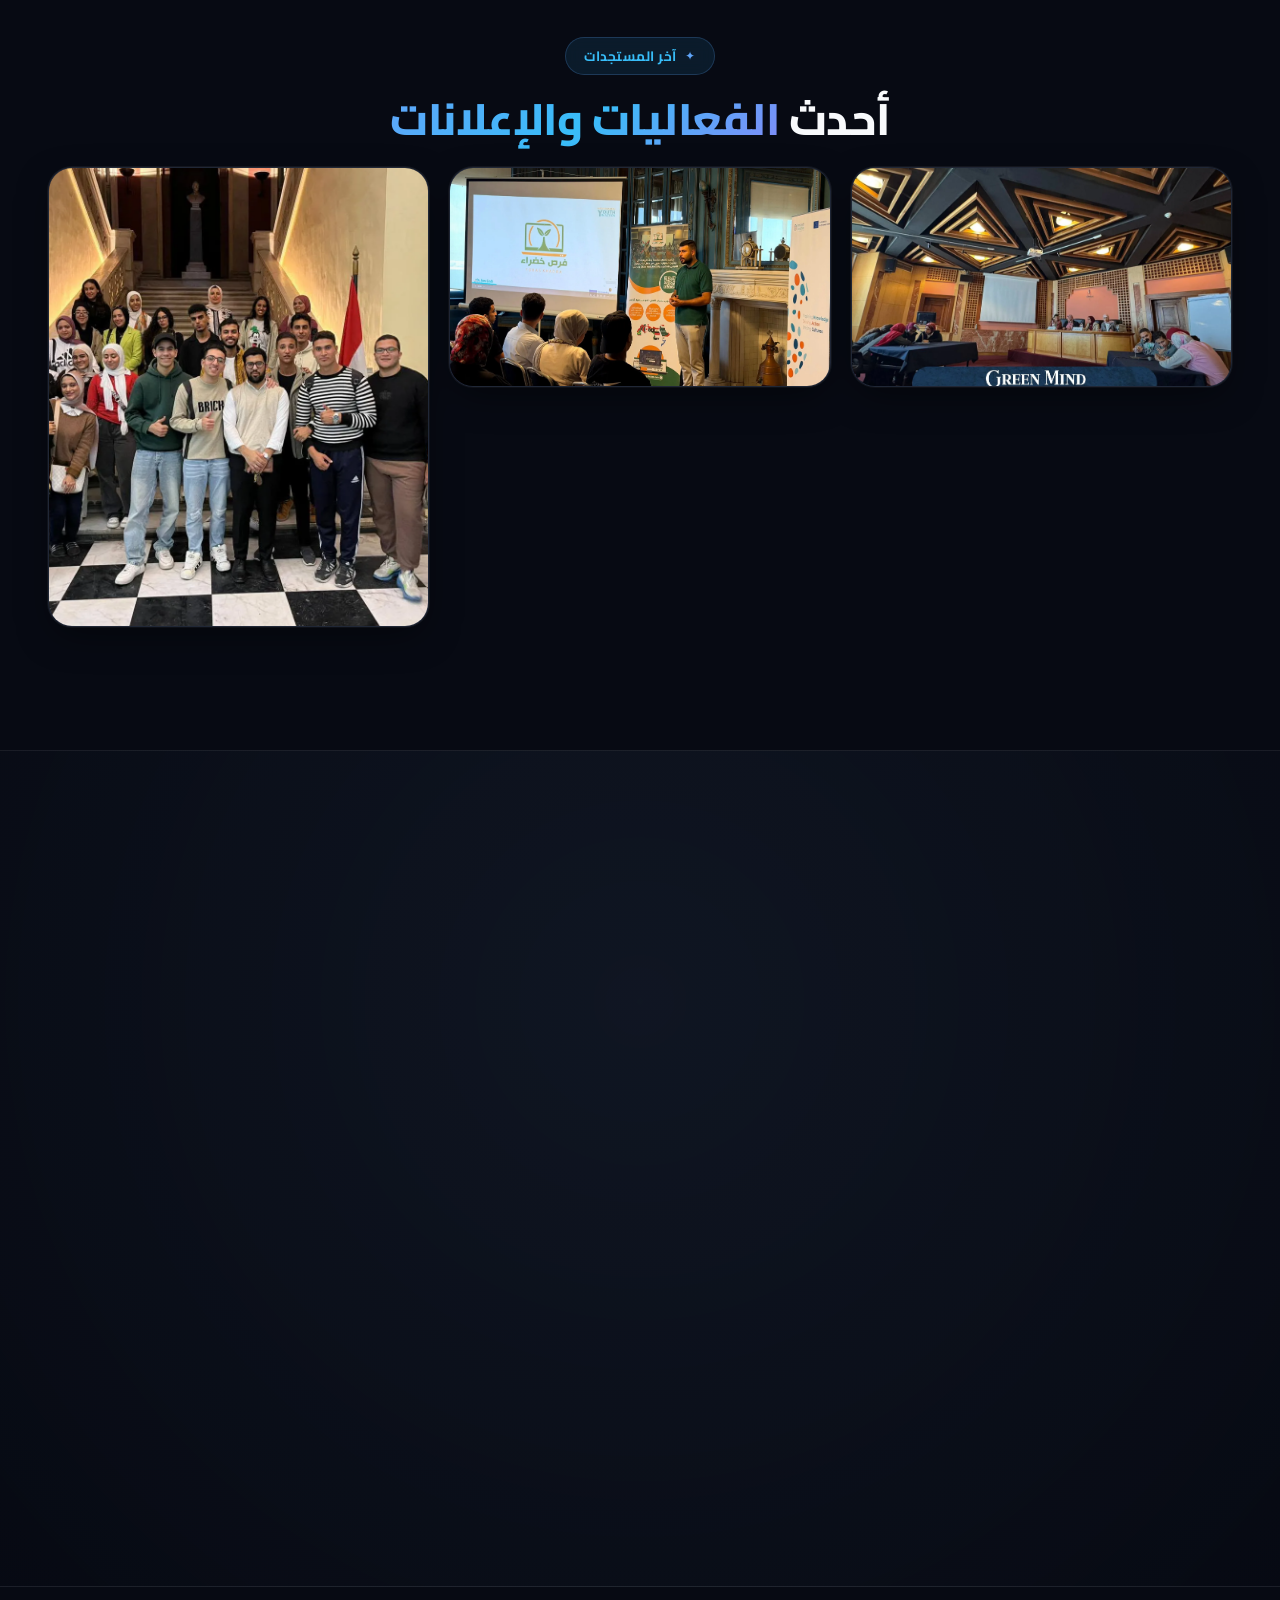
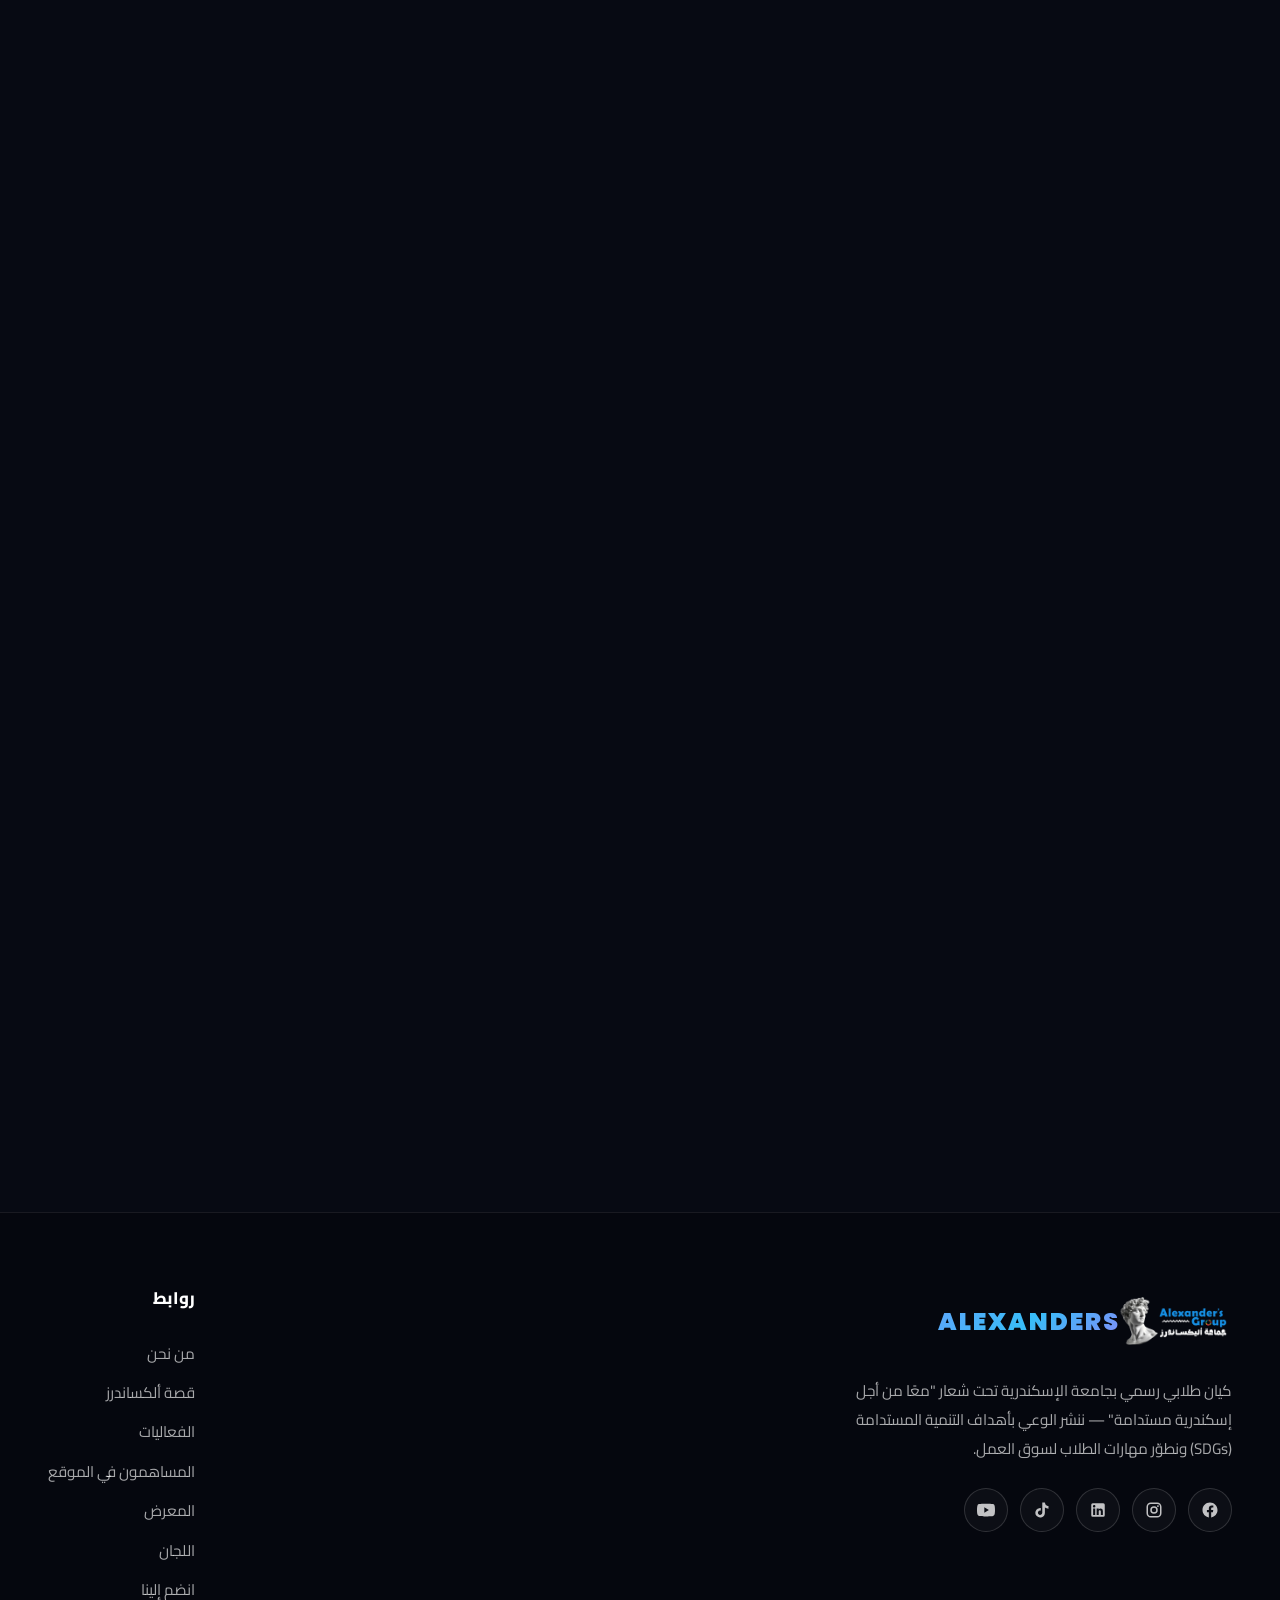
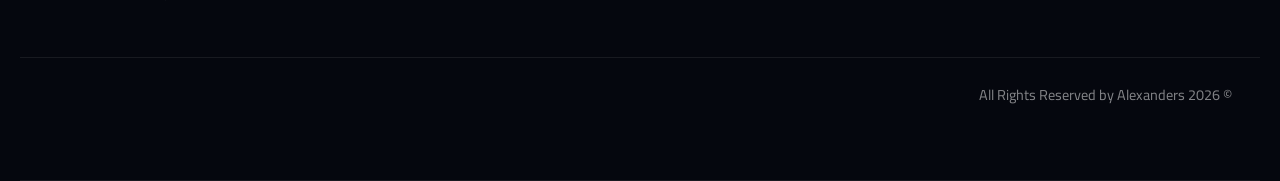
==== commit c73d2245: "Add Join Us to navbar and replace social/card icons with crisp inline SVGs across all pages" ====
--- a/index.html
+++ b/index.html
@@ -28,6 +28,7 @@
         <a href="index.html" class="active">الرئيسية</a>
         <a href="events.html">الفعاليات</a>
         <a href="honor.html">المساهمون</a>
+        <a href="join.html">انضم إلينا</a>
       </div>
       <div class="navbar-actions">
         <button class="theme-toggle" onclick="toggleTheme()" aria-label="Toggle theme">
@@ -177,7 +178,7 @@
         <div class="committee-card">
           <div class="card-header">
             <span class="card-number">01</span>
-            <div class="card-icon">🎤</div>
+            <div class="card-icon"><svg width="24" height="24" viewBox="0 0 24 24" fill="none" stroke="currentColor" stroke-width="2" stroke-linecap="round" stroke-linejoin="round" aria-hidden="true"><rect x="3" y="4" width="18" height="18" rx="2"/><line x1="16" y1="2" x2="16" y2="6"/><line x1="8" y1="2" x2="8" y2="6"/><line x1="3" y1="10" x2="21" y2="10"/></svg></div>
           </div>
           <h3>لجنة التنظيم (OC)</h3>
           <p>الإدارة الميدانية واللوجستيات — تخطيط وتنظيم وتنفيذ الإيفنتات والمؤتمرات والرحلات على أرض الواقع.</p>
@@ -185,7 +186,7 @@
         <div class="committee-card">
           <div class="card-header">
             <span class="card-number">02</span>
-            <div class="card-icon">👥</div>
+            <div class="card-icon"><svg width="24" height="24" viewBox="0 0 24 24" fill="none" stroke="currentColor" stroke-width="2" stroke-linecap="round" stroke-linejoin="round" aria-hidden="true"><path d="M17 21v-2a4 4 0 0 0-4-4H5a4 4 0 0 0-4 4v2"/><circle cx="9" cy="7" r="4"/><path d="M23 21v-2a4 4 0 0 0-3-3.87"/><path d="M16 3.13a4 4 0 0 1 0 7.75"/></svg></div>
           </div>
           <h3>الموارد البشرية (HR)</h3>
           <p>مقابلات التقديم، متابعة وتطوير الأعضاء، وتخصيص مسؤول متابعة (HR Follower) لدعم كل عضو.</p>
@@ -193,7 +194,7 @@
         <div class="committee-card">
           <div class="card-header">
             <span class="card-number">03</span>
-            <div class="card-icon">🤝</div>
+            <div class="card-icon"><svg width="24" height="24" viewBox="0 0 24 24" fill="none" stroke="currentColor" stroke-width="2" stroke-linecap="round" stroke-linejoin="round" aria-hidden="true"><circle cx="12" cy="12" r="10"/><line x1="2" y1="12" x2="22" y2="12"/><path d="M12 2a15.3 15.3 0 0 1 4 10 15.3 15.3 0 0 1-4 10 15.3 15.3 0 0 1-4-10 15.3 15.3 0 0 1 4-10z"/></svg></div>
           </div>
           <h3>العلاقات العامة (PR)</h3>
           <p>التمثيل الرسمي والتواصل مع المؤسسات الخارجية والمتحدثين وبناء الشراكات الاستراتيجية والرعايات.</p>
@@ -201,7 +202,7 @@
         <div class="committee-card">
           <div class="card-header">
             <span class="card-number">04</span>
-            <div class="card-icon">🎥</div>
+            <div class="card-icon"><svg width="24" height="24" viewBox="0 0 24 24" fill="none" stroke="currentColor" stroke-width="2" stroke-linecap="round" stroke-linejoin="round" aria-hidden="true"><polygon points="23 7 16 12 23 17 23 7"/><rect x="1" y="5" width="15" height="14" rx="2"/></svg></div>
           </div>
           <h3>الميديا والإعلام (Media)</h3>
           <p>الإنتاج الرقمي والهوية البصرية عبر 4 مسارات: التصميم الجرافيكي، المونتاج، التصوير، وكتابة المحتوى والفويس أوفر.</p>
@@ -209,7 +210,7 @@
         <div class="committee-card">
           <div class="card-header">
             <span class="card-number">05</span>
-            <div class="card-icon">🎨</div>
+            <div class="card-icon"><svg width="24" height="24" viewBox="0 0 24 24" fill="none" stroke="currentColor" stroke-width="2" stroke-linecap="round" stroke-linejoin="round" aria-hidden="true"><circle cx="13.5" cy="6.5" r=".5" fill="currentColor"/><circle cx="17.5" cy="10.5" r=".5" fill="currentColor"/><circle cx="8.5" cy="7.5" r=".5" fill="currentColor"/><circle cx="6.5" cy="12.5" r=".5" fill="currentColor"/><path d="M12 2C6.5 2 2 6.5 2 12s4.5 10 10 10c.93 0 1.5-.75 1.5-1.5 0-.39-.15-.74-.39-1.01-.23-.26-.38-.61-.38-.99 0-.83.67-1.5 1.5-1.5H16c3.31 0 6-2.69 6-6 0-4.96-4.49-9-10-9z"/></svg></div>
           </div>
           <h3>اللجنة الفنية والهاند ميد</h3>
           <p>الاستدامة البيئية عبر الفنون الإبداعية، إعادة التدوير (Recycling & Upcycling)، وتصميم ديكورات الفعاليات.</p>
@@ -217,7 +218,7 @@
         <div class="committee-card">
           <div class="card-header">
             <span class="card-number">06</span>
-            <div class="card-icon">💻</div>
+            <div class="card-icon"><svg width="24" height="24" viewBox="0 0 24 24" fill="none" stroke="currentColor" stroke-width="2" stroke-linecap="round" stroke-linejoin="round" aria-hidden="true"><polyline points="16 18 22 12 16 6"/><polyline points="8 6 2 12 8 18"/></svg></div>
           </div>
           <h3>لجنة البرمجة (Programming)</h3>
           <p>الدعم التقني وبناء وتطوير المواقع الإلكترونية والأدوات التقنية والمنصات الرقمية الخاصة بالكيان.</p>
@@ -239,17 +240,17 @@
       </div>
       <div class="offer-grid stagger-children">
         <div class="offer-card">
-          <div class="offer-icon">🎁</div>
+          <div class="offer-icon"><svg width="26" height="26" viewBox="0 0 24 24" fill="none" stroke="currentColor" stroke-width="2" stroke-linecap="round" stroke-linejoin="round" aria-hidden="true"><polyline points="20 12 20 22 4 22 4 12"/><rect x="2" y="7" width="20" height="5"/><line x1="12" y1="22" x2="12" y2="7"/><path d="M12 7H7.5a2.5 2.5 0 0 1 0-5C11 2 12 7 12 7z"/><path d="M12 7h4.5a2.5 2.5 0 0 0 0-5C13 2 12 7 12 7z"/></svg></div>
           <h3>مجانية 100%</h3>
           <p>جميع الفعاليات والكورسات والورش والبرامج التدريبية والرحلات مجانية بالكامل بدون أي رسوم.</p>
         </div>
         <div class="offer-card">
-          <div class="offer-icon">🎓</div>
+          <div class="offer-icon"><svg width="26" height="26" viewBox="0 0 24 24" fill="none" stroke="currentColor" stroke-width="2" stroke-linecap="round" stroke-linejoin="round" aria-hidden="true"><path d="M22 10v6M2 10l10-5 10 5-10 5z"/><path d="M6 12v5c3 3 9 3 12 0v-5"/></svg></div>
           <h3>شهادات معتمدة ومهارات عملية</h3>
           <p>تطوير المهارات التقنية والشخصية لسوق العمل، مع شهادات معتمدة وبدلات انتقال للعديد من البرامج الرسمية.</p>
         </div>
         <div class="offer-card">
-          <div class="offer-icon">🤝</div>
+          <div class="offer-icon"><svg width="26" height="26" viewBox="0 0 24 24" fill="none" stroke="currentColor" stroke-width="2" stroke-linecap="round" stroke-linejoin="round" aria-hidden="true"><path d="M12 22s8-4 8-10V5l-8-3-8 3v7c0 6 8 10 8 10z"/></svg></div>
           <h3>بيئة طلابية داعمة ومرنة</h3>
           <p>مراعاة كاملة لمواعيد الجامعة والامتحانات، مع دعم مستمر عبر مسؤول متابعة مخصص (HR Follower).</p>
         </div>
@@ -281,11 +282,11 @@
         </div>
         <p>كيان طلابي رسمي بجامعة الإسكندرية تحت شعار "معًا من أجل إسكندرية مستدامة" — ننشر الوعي بأهداف التنمية المستدامة (SDGs) ونطوّر مهارات الطلاب لسوق العمل.</p>
         <div class="footer-socials">
-          <a href="https://www.facebook.com/share/1HKtdgUo2Y/" target="_blank" rel="noopener noreferrer" aria-label="Facebook">f</a>
-          <a href="https://www.instagram.com/alexandersgroupp?cplk=OTVoNjFucG80YWd3" target="_blank" rel="noopener noreferrer" aria-label="Instagram">ig</a>
-          <a href="https://www.linkedin.com/company/alexanders-group/" target="_blank" rel="noopener noreferrer" aria-label="LinkedIn">in</a>
-          <a href="https://www.tiktok.com/@alexanders.groupp?_t=ZS-8w0G3h8ZYue&_r=1" target="_blank" rel="noopener noreferrer" aria-label="TikTok">♪</a>
-          <a href="https://youtube.com/@alexandersgroup?si=k3B7DaCmbUiI3ybJ" target="_blank" rel="noopener noreferrer" aria-label="YouTube">▶</a>
+          <a href="https://www.facebook.com/share/1HKtdgUo2Y/" target="_blank" rel="noopener noreferrer" aria-label="Facebook"><svg width="18" height="18" viewBox="0 0 24 24" fill="currentColor" aria-hidden="true"><path d="M22 12.07C22 6.48 17.52 2 11.93 2S2 6.48 2 12.07c0 5.02 3.66 9.18 8.44 9.93v-7.03H7.9v-2.9h2.54V9.85c0-2.5 1.49-3.89 3.77-3.89 1.09 0 2.24.2 2.24.2v2.46h-1.26c-1.24 0-1.63.77-1.63 1.56v1.88h2.78l-.44 2.9h-2.34V22c4.78-.75 8.44-4.91 8.44-9.93z"/></svg></a>
+          <a href="https://www.instagram.com/alexandersgroupp?cplk=OTVoNjFucG80YWd3" target="_blank" rel="noopener noreferrer" aria-label="Instagram"><svg width="18" height="18" viewBox="0 0 24 24" fill="currentColor" aria-hidden="true"><path d="M7.75 2h8.5A5.75 5.75 0 0 1 22 7.75v8.5A5.75 5.75 0 0 1 16.25 22h-8.5A5.75 5.75 0 0 1 2 16.25v-8.5A5.75 5.75 0 0 1 7.75 2zm0 2A3.75 3.75 0 0 0 4 7.75v8.5A3.75 3.75 0 0 0 7.75 20h8.5A3.75 3.75 0 0 0 20 16.25v-8.5A3.75 3.75 0 0 0 16.25 4h-8.5zM12 7a5 5 0 1 1 0 10 5 5 0 0 1 0-10zm0 2a3 3 0 1 0 0 6 3 3 0 0 0 0-6zm5.25-3.5a1.25 1.25 0 1 1 0 2.5 1.25 1.25 0 0 1 0-2.5z"/></svg></a>
+          <a href="https://www.linkedin.com/company/alexanders-group/" target="_blank" rel="noopener noreferrer" aria-label="LinkedIn"><svg width="18" height="18" viewBox="0 0 24 24" fill="currentColor" aria-hidden="true"><path d="M19 3a2 2 0 0 1 2 2v14a2 2 0 0 1-2 2H5a2 2 0 0 1-2-2V5a2 2 0 0 1 2-2h14m-.5 15.5v-5.3a3.26 3.26 0 0 0-3.26-3.26c-.85 0-1.84.52-2.28 1.3v-1.11h-2.79v8.37h2.79v-4.93c0-.77.62-1.4 1.39-1.4a1.4 1.4 0 0 1 1.4 1.4v4.93h2.75M6.88 8.56a1.68 1.68 0 0 0 1.68-1.68c0-.93-.75-1.69-1.68-1.69a1.69 1.69 0 0 0-1.69 1.69c0 .93.76 1.68 1.69 1.68m1.39 9.94v-8.37H5.5v8.37h2.77z"/></svg></a>
+          <a href="https://www.tiktok.com/@alexanders.groupp?_t=ZS-8w0G3h8ZYue&_r=1" target="_blank" rel="noopener noreferrer" aria-label="TikTok"><svg width="18" height="18" viewBox="0 0 24 24" fill="currentColor" aria-hidden="true"><path d="M19.59 6.69a4.83 4.83 0 0 1-3.77-4.25V2h-3.45v13.67a2.89 2.89 0 0 1-5.2 1.74 2.89 2.89 0 0 1 2.31-4.64c.3 0 .59.04.88.13V9.4a6.33 6.33 0 0 0-1-.08A6.34 6.34 0 0 0 5 20.1a6.34 6.34 0 0 0 10.86-4.43v-7a8.16 8.16 0 0 0 4.77 1.52v-3.4a4.85 4.85 0 0 1-1.04-.1z"/></svg></a>
+          <a href="https://youtube.com/@alexandersgroup?si=k3B7DaCmbUiI3ybJ" target="_blank" rel="noopener noreferrer" aria-label="YouTube"><svg width="18" height="18" viewBox="0 0 24 24" fill="currentColor" aria-hidden="true"><path d="M23.5 6.19a3.02 3.02 0 0 0-2.12-2.14C19.5 3.5 12 3.5 12 3.5s-7.5 0-9.38.55A3.02 3.02 0 0 0 .5 6.19C0 8.07 0 12 0 12s0 3.93.5 5.81a3.02 3.02 0 0 0 2.12 2.14c1.88.55 9.38.55 9.38.55s7.5 0 9.38-.55a3.02 3.02 0 0 0 2.12-2.14C24 15.93 24 12 24 12s0-3.93-.5-5.81zM9.75 15.52V8.48L15.82 12l-6.07 3.52z"/></svg></a>
         </div>
       </div>
       <div class="footer-links-group">
